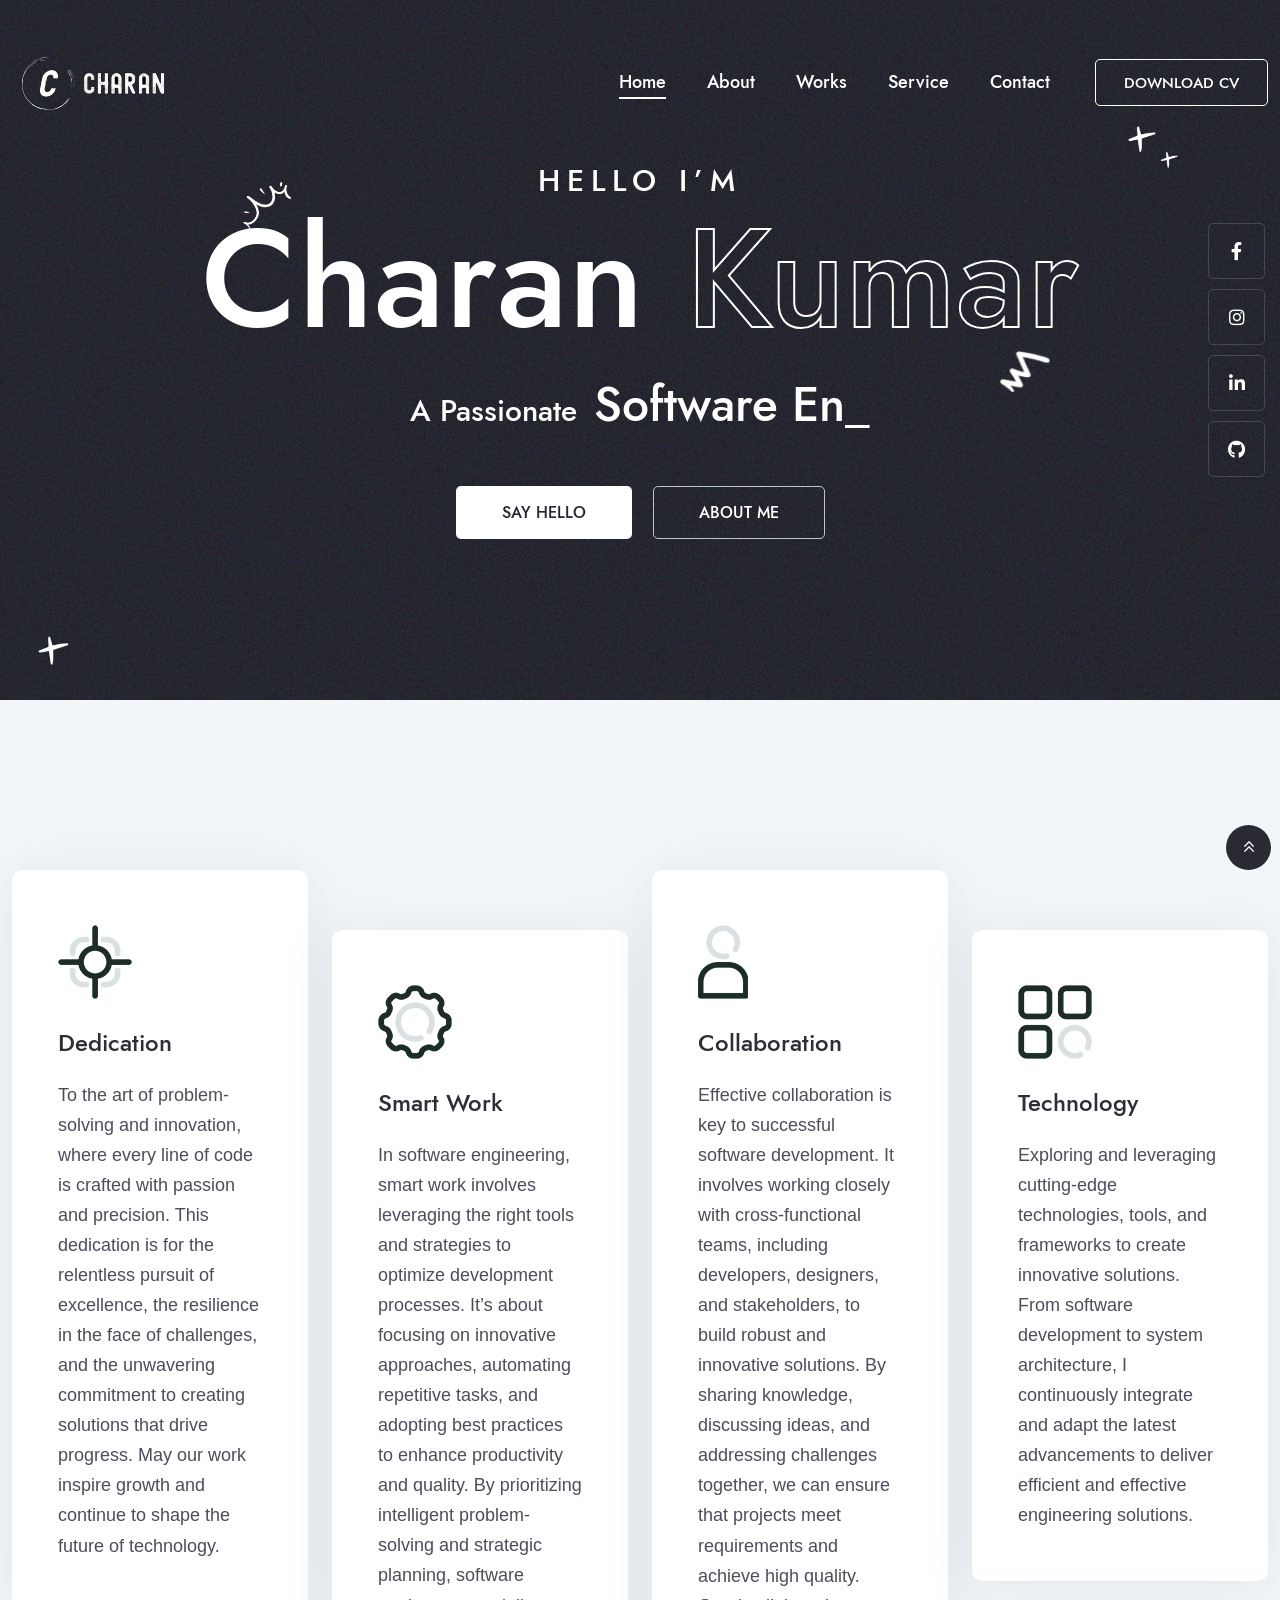
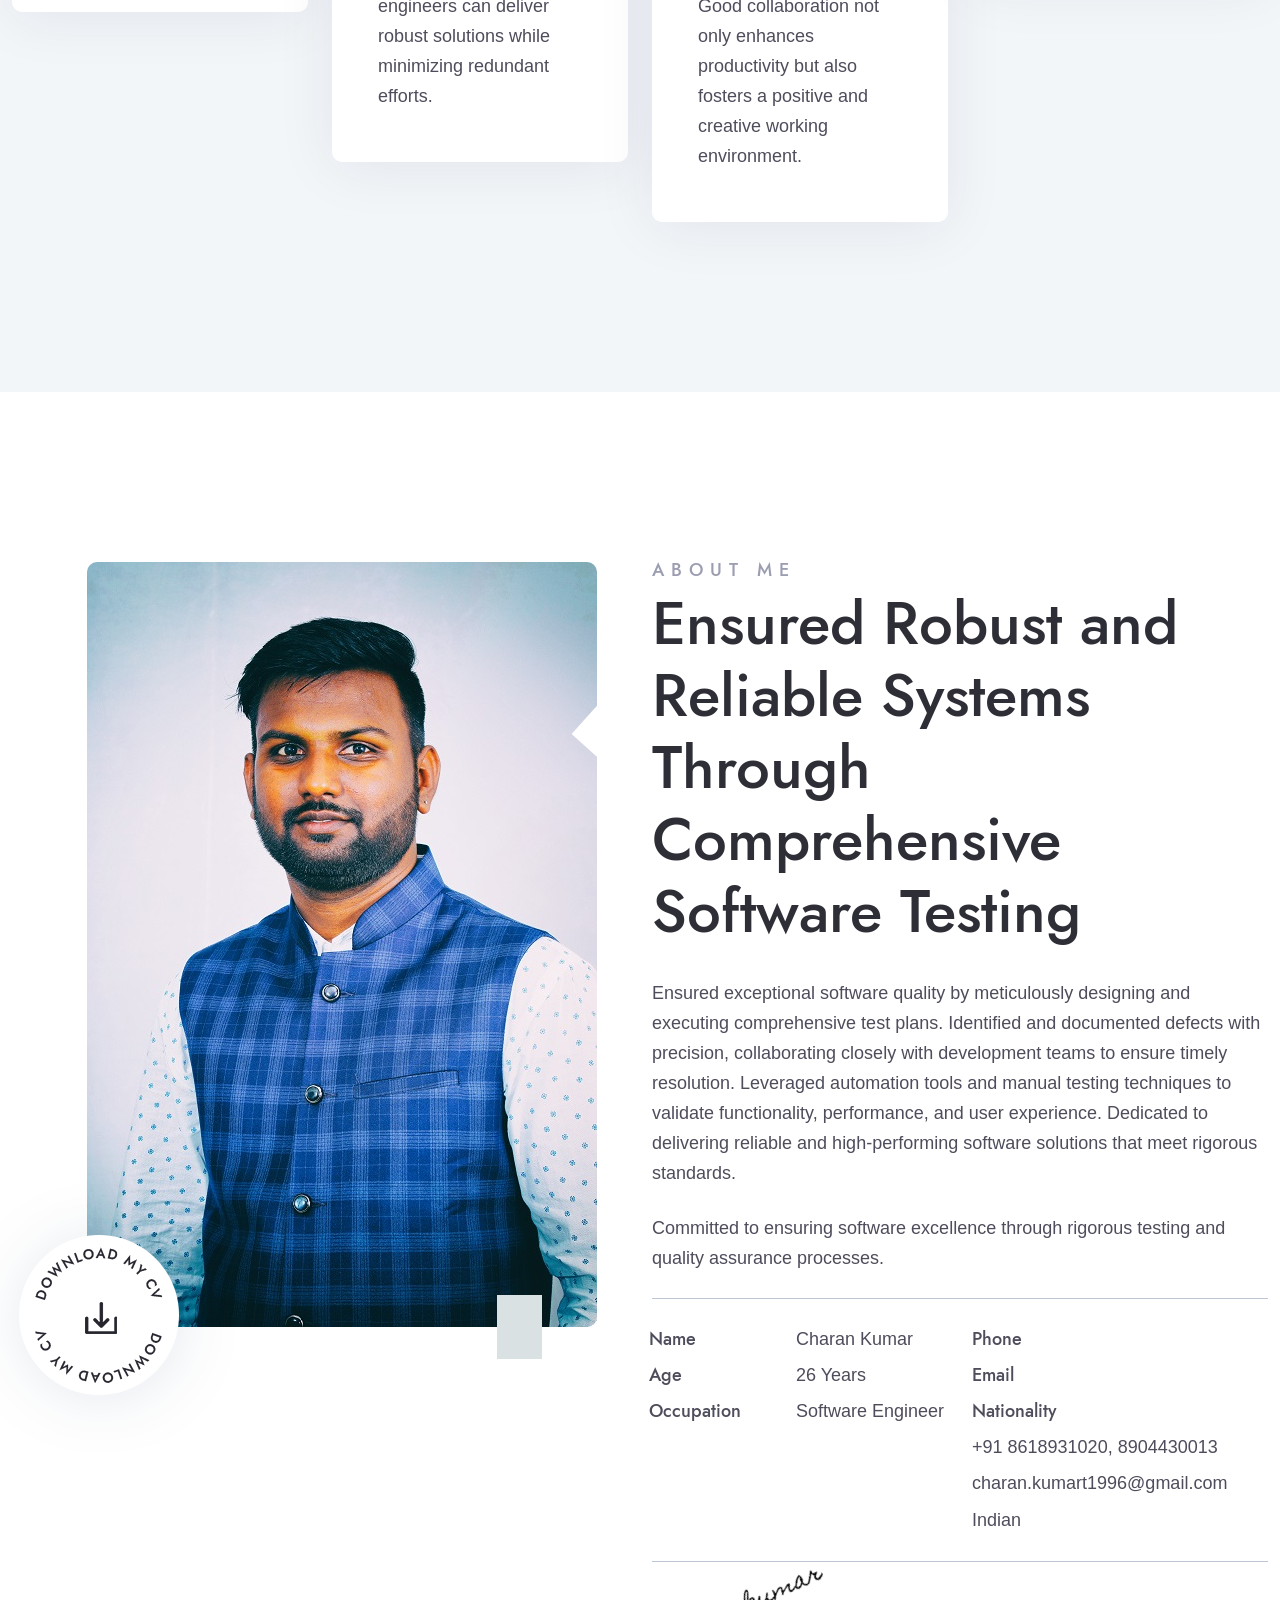
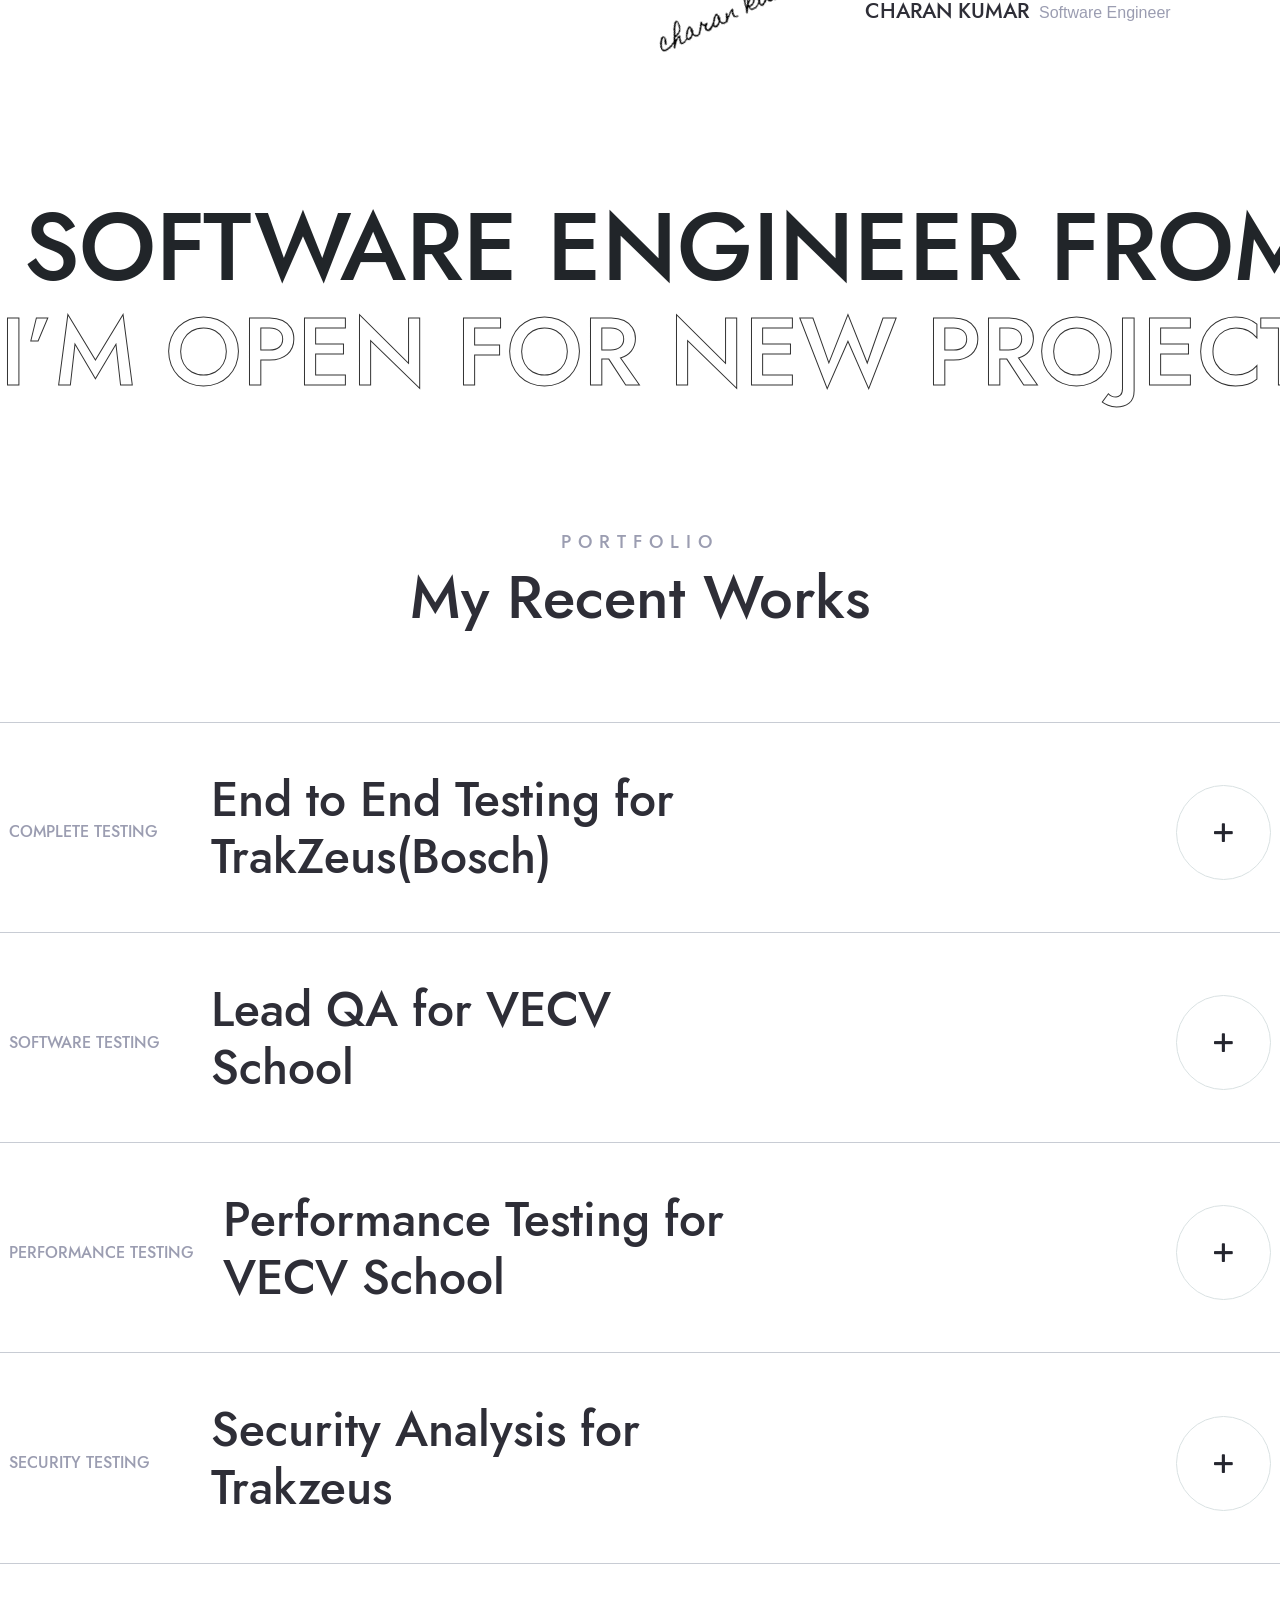
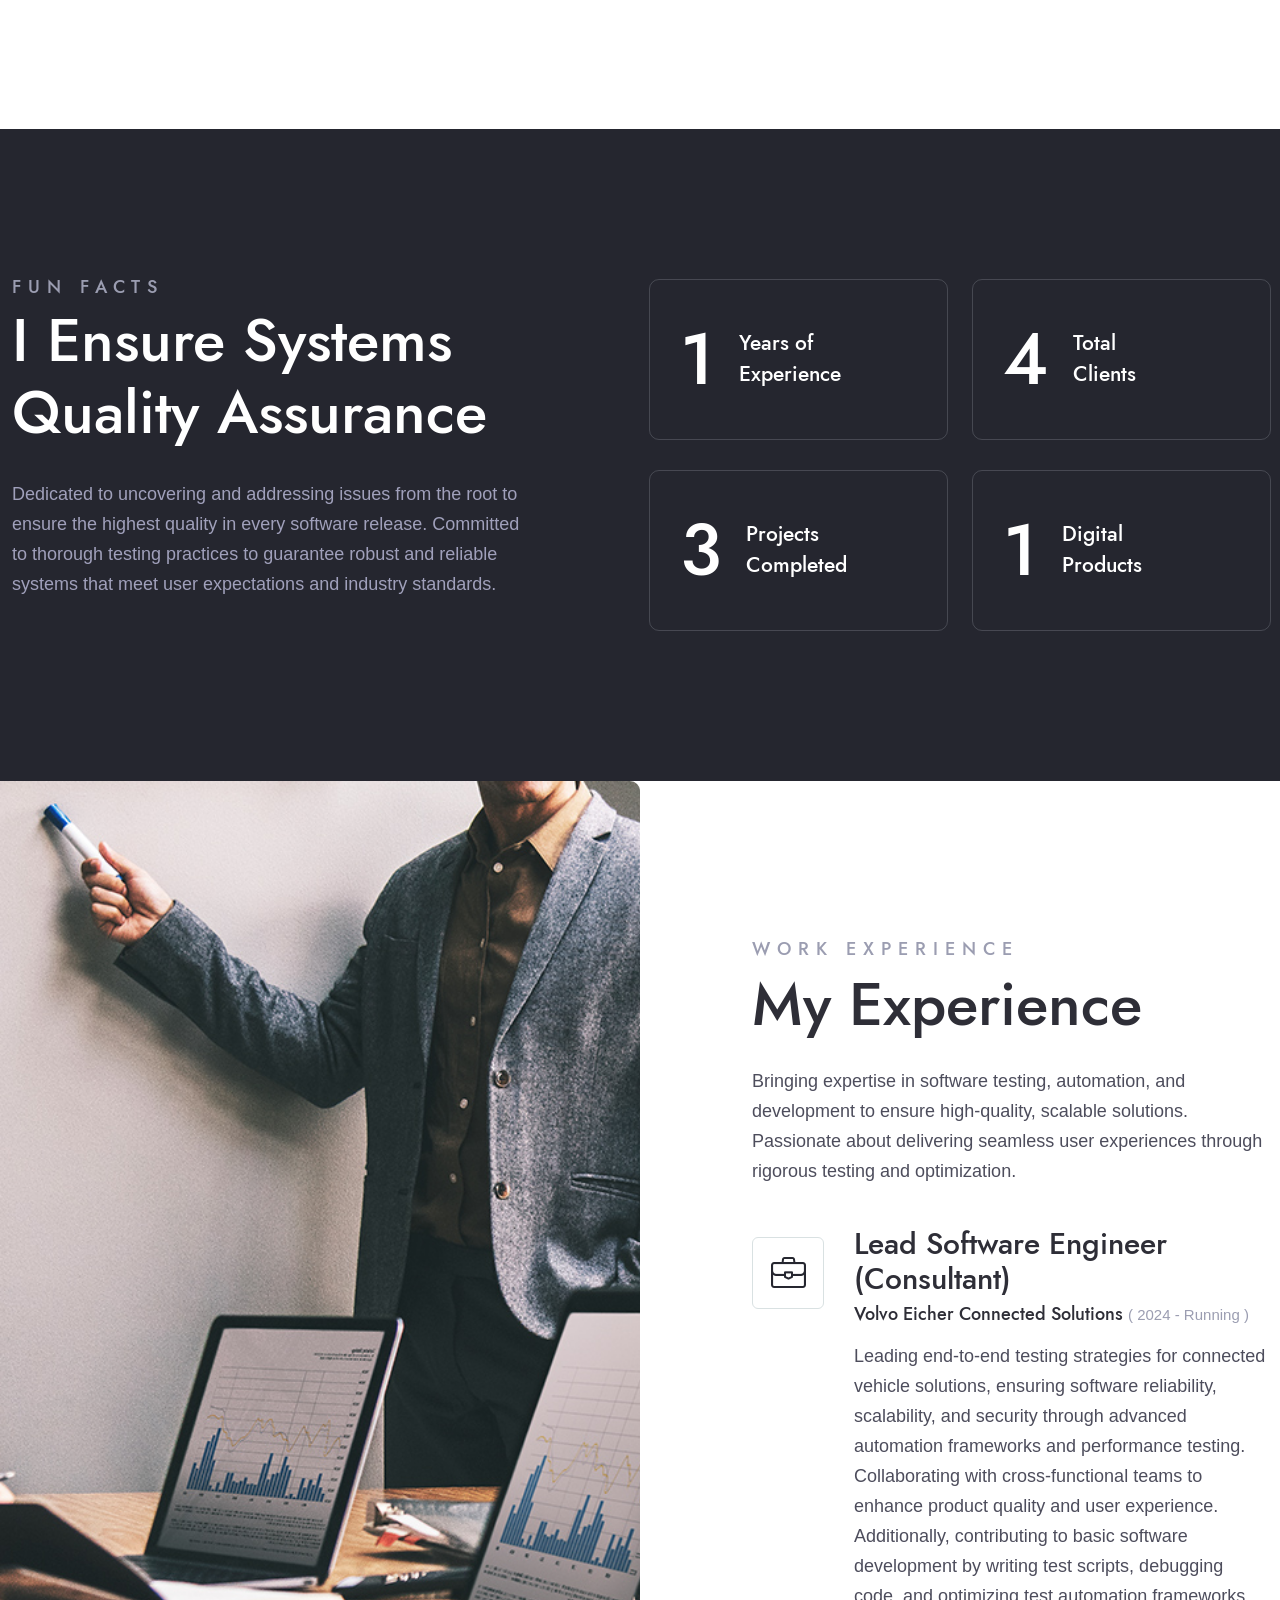
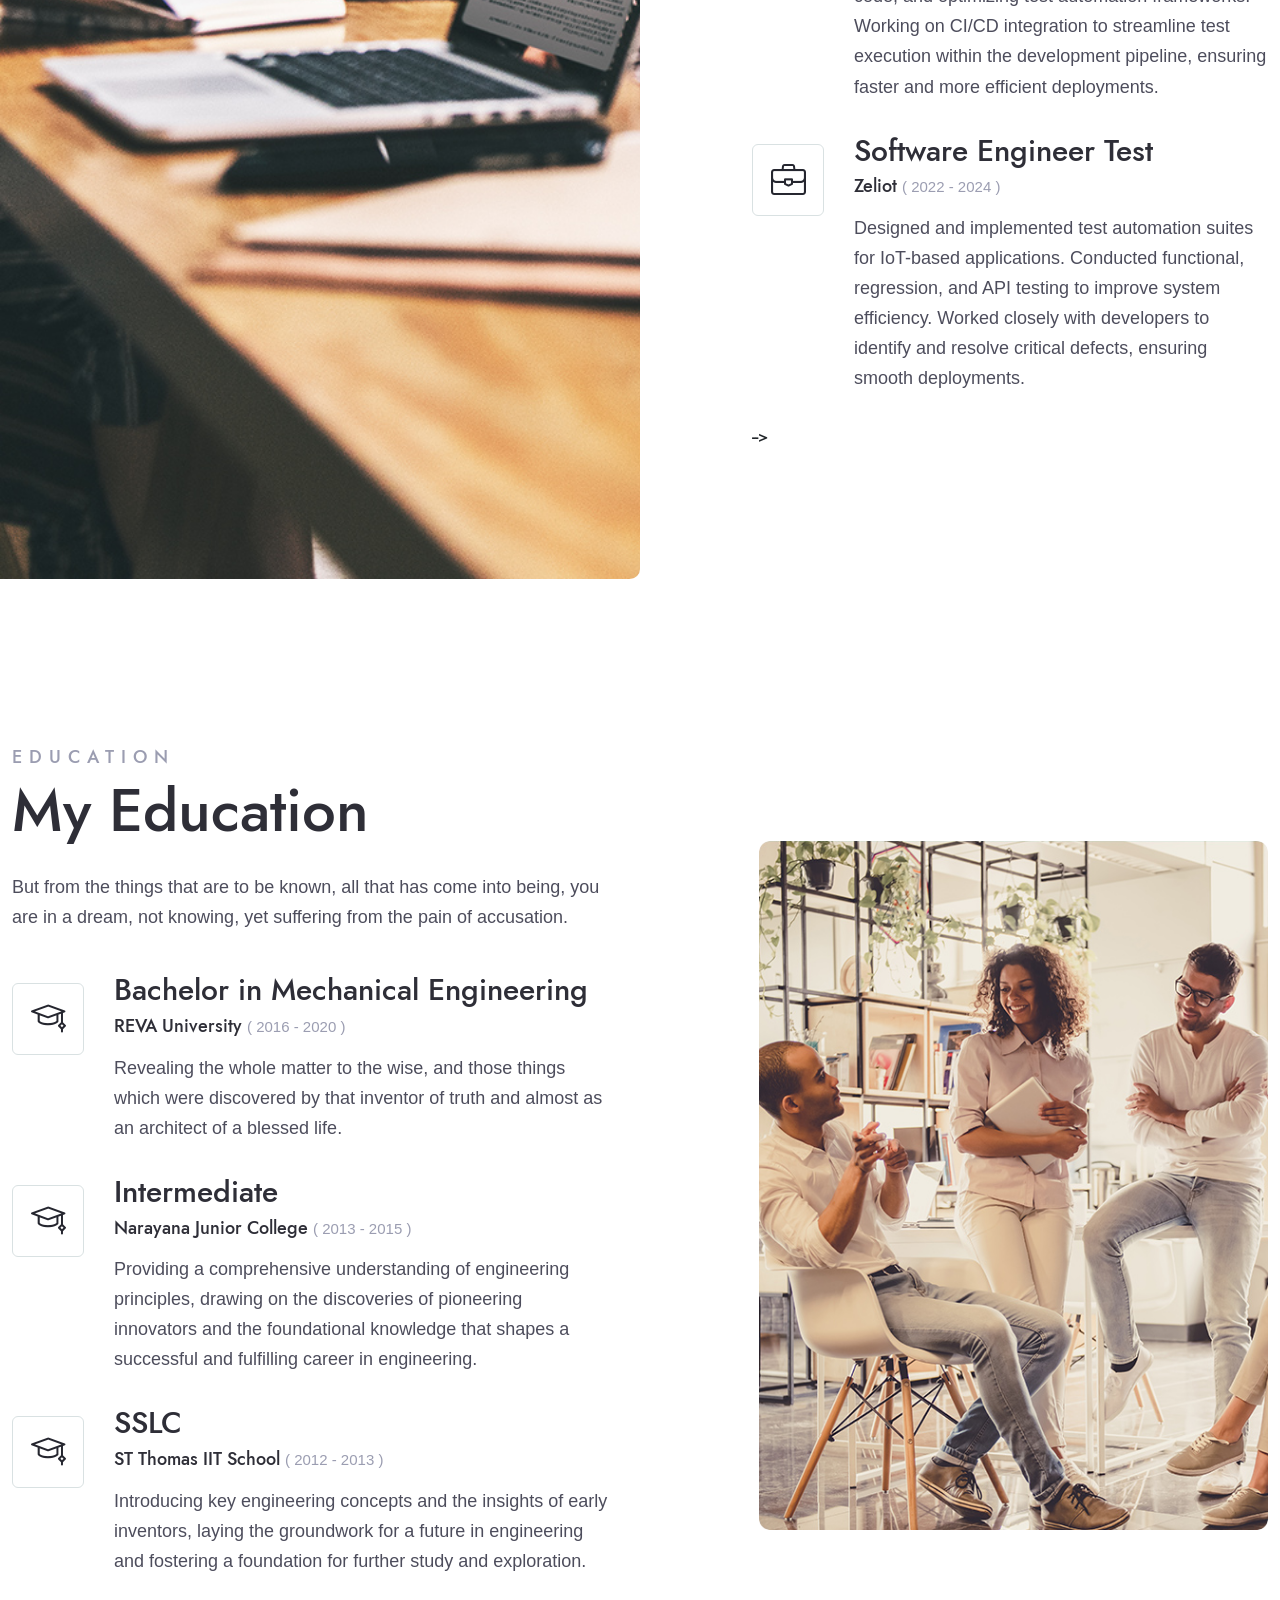
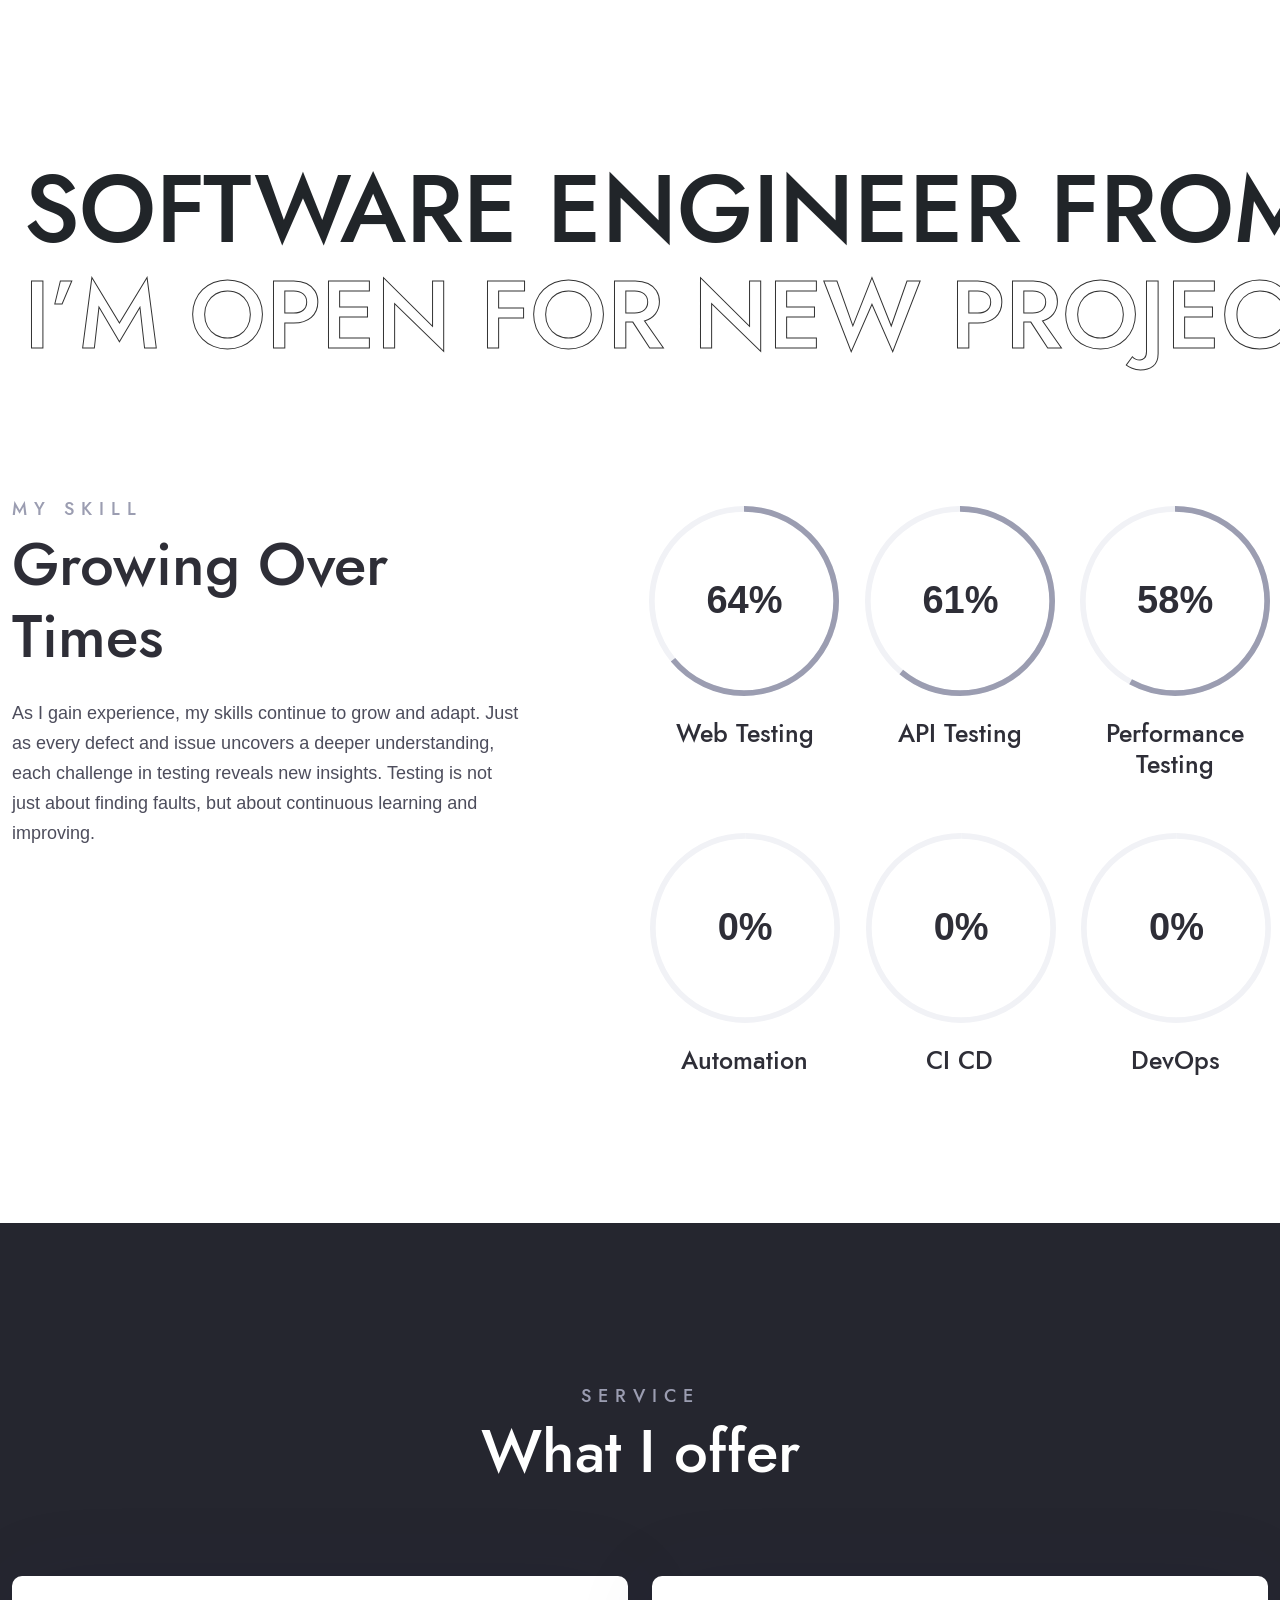
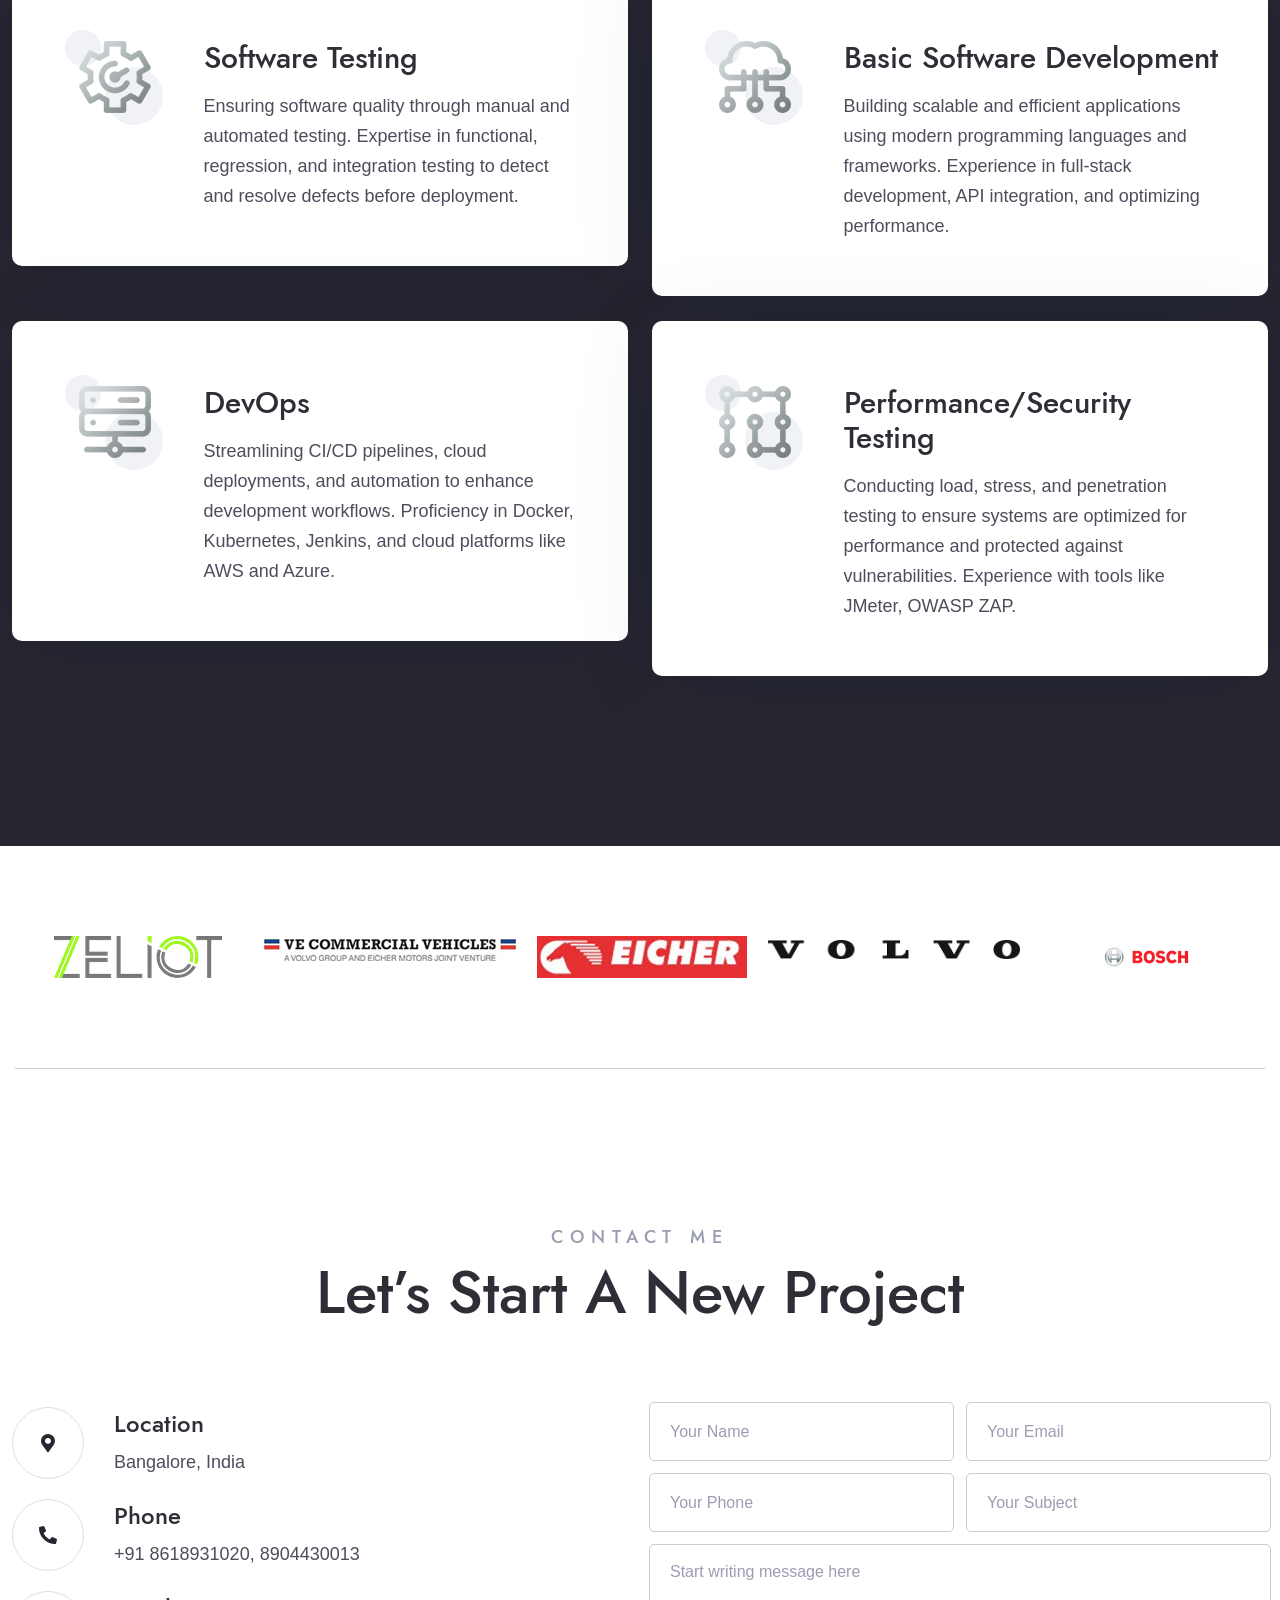
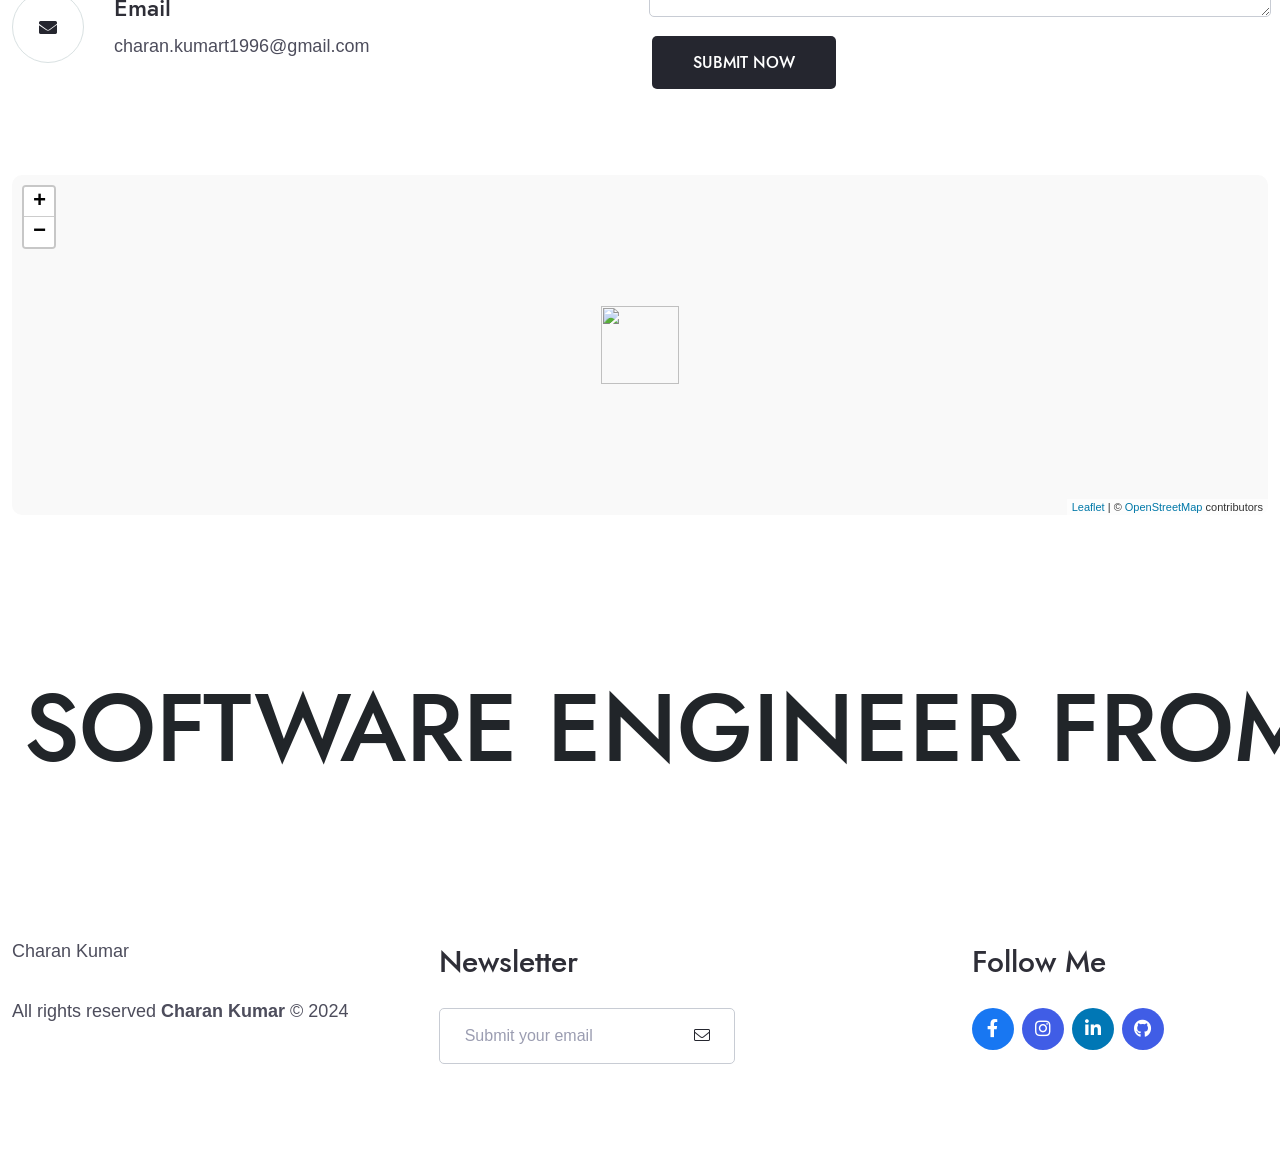
==== index.html @ a5921521 "github latest code" ====
<!DOCTYPE html>
<html class="no-js" lang="zxx">
  <!-- Mirrored from ethemestudio.com/demo/thames/6_home_minimal/index.html by HTTrack Website Copier/3.x [XR&CO'2014], Fri, 09 Aug 2024 05:52:03 GMT -->
  <head>
    <meta charset="utf-8" />
    <meta http-equiv="x-ua-compatible" content="ie=edge" />
    <title>Charan - Software Engineer Personal Portfolio HTML template</title>
    <meta name="description" content="" />
    <meta name="viewport" content="width=device-width, initial-scale=1" />
    <!-- Place favicon.ico in the root directory -->
    <link
      rel="shortcut icon"
      href="images/logo/charanfavicon.png"
      type="image/x-icon"
    />

    <!-- Fonts -->
    <link rel="preconnect" href="../../../../fonts.googleapis.com/index.html" />
    <link
      rel="preconnect"
      href="../../../../fonts.gstatic.com/index.html"
      crossorigin
    />
    <link
      href="../../../../fonts.googleapis.com/css293d2.css?family=Open+Sans:ital,wght@0,300;0,400;0,500;0,700;0,800;1,300;1,400;1,500;1,600;1,700;1,800&amp;display=swap"
      rel="stylesheet"
    />

    <!-- All css here -->
    <link rel="stylesheet" href="css/bootstrap.min.css" />
    <link rel="stylesheet" href="css/fontawesome-all.min.css" />
    <link rel="stylesheet" href="css/flaticon.css" />
    <link rel="stylesheet" href="css/animate.css" />
    <link rel="stylesheet" href="css/aos.css" />
    <link rel="stylesheet" href="css/jquery.fancybox.min.css" />
    <link rel="stylesheet" href="css/slick.css" />
    <link rel="stylesheet" href="css/leaflet.css" />
    <link rel="stylesheet" href="css/meanmenu.css" />
    <link rel="stylesheet" href="css/default.css" />
    <link rel="stylesheet" href="css/style.css" />
    <link rel="stylesheet" href="css/responsive.css" />
  </head>

  <body>
    <!--[if lte IE 9]>
      <p class="browserupgrade">
        You are using an <strong>outdated</strong> browser. Please
        <a href="https://browsehappy.com/">upgrade your browser</a> to improve
        your experience and security.
      </p>
    <![endif]-->

    <!--  ====== preloader=============================================  -->
    <div id="preloader">
      <div id="loading">
        <div id="loading-center">
          <div id="loading-center-absolute">
            <div class="object" id="object_one"></div>
            <div class="object" id="object_two"></div>
            <div class="object" id="object_three"></div>
          </div>
        </div>
      </div>
    </div>
    <!-- /preloader -->

    <!--  ====== header-area-start
    ============================================================ -->
    <header>
      <div id="header-sticky" class="transparent-header header-area">
        <div class="header">
          <div class="container">
            <div class="row align-items-center">
              <div class="col-xl-2 col-lg-2 col-md-3 col-sm-4 col-5">
                <div class="logo mt-50 mb-50 transition5">
                  <a class="header-logo" href="index.html"
                    ><img src="images/logo/logo3.png" alt="CHARAN"
                  /></a>
                </div>
              </div>
              <!-- /col -->
              <div
                class="col-xl-10 col-lg-10 col-md-9 col-sm-8 col-7 pl-0 d-flex justify-content-end align-items-center"
              >
                <div class="main-menu">
                  <nav id="mobile-menu">
                    <ul class="d-block">
                      <li>
                        <a class="active" href="#home">Home</a>
                      </li>
                      <li>
                        <a href="#about">About</a>
                      </li>
                      <li>
                        <a href="#work">Works</a>
                      </li>
                      <li>
                        <a href="#service">service</a>
                      </li>
                      <li>
                        <a href="#contact">Contact</a>
                      </li>
                      <!-- <li>
                        <a href="#blog">Blog</a>
                      </li> -->
                    </ul>
                  </nav>
                </div>
                <!-- /main-menu -->
                <div class="header-btn pl-45">
                  <!-- <a href="#" class="white-text text-uppercase d-inline-block">download cv</a> -->
                  <a
                    href="./images/Resume/Charan-Kumar-Resume.pdf"
                    target="_blank"
                    download
                    class="white-text text-uppercase d-inline-block"
                    >Download CV</a
                  >
                </div>
                <!-- /header-btn -->
                <div class="mobile-m-bar d-block d-lg-none ml-30">
                  <a
                    class="mobile-menubar theme-color primary-hover"
                    href="javascript:void(0);"
                    ><i class="far fa-bars"></i
                  ></a>
                </div>
              </div>
              <!-- /col -->
            </div>
            <!-- /row -->
          </div>
          <!-- /container -->
        </div>
      </div>
      <!-- /header-bottom -->
    </header>
    <!--  header-area-end  -->

    <!--  ====== header extra info start
    ============================================================ -->

    <!-- side-mobile-menu start -->
    <div class="side-mobile-menu pt-15 pb-30 pl-30 pr-20 pb-100">
      <div class="d-fle justify-content-between w-100">
        <div
          class="close-icon d-inline-block float-right clear-both mt-20 mb-15"
        >
          <a href="javascript:void(0);"
            ><span class="icon-clear theme-color"
              ><i class="fa fa-times"></i></span
          ></a>
        </div>
      </div>
      <div class="mobile-menu mt-10"></div>
      <h5 class="text-white text-center mt-35 pb-1 d-inline-block ml-3">
        Follow me
      </h5>
      <ul class="social social-bg text-center d-flex mt-10 ml-3">
        <li class="mr-2 rotate-hover">
          <a
            class="facebook-bg text-center pr-0 text-white d-block transition-3 rotate"
            href="https://www.facebook.com/www.charantogata"
            target="_blank"
            ><i class="fab fa-facebook-f"></i
          ></a>
        </li>
        <li class="mr-2 rotate-hover">
          <a
            class="instagram-bg text-center pr-0 text-white d-block rotate transition-3"
            href="https://www.instagram.com/charanthogata/"
            target="_blank"
            ><i class="fab fa-instagram"></i
          ></a>
        </li>
        <li class="mr-2 rotate-hover">
          <a
            class="linkedin-bg text-center pr-0 text-white d-block rotate transition-3"
            href="https://www.linkedin.com/in/charan-kumar-thogata"
            target="_blank"
            ><i class="fab fa-linkedin-in"></i
          ></a>
        </li>
        <li class="mr-2 rotate-hover">
          <a
            class="instagram-bg text-center pr-0 text-white d-block rotate transition-3"
            href="#"
            ><i class="fab fa-instagram"></i
          ></a>
        </li>
      </ul>
      <!-- social -->
    </div>
    <!-- /side-mobile-menu -->
    <div class="body-overlay"></div>
    <!-- header extra info end  -->

    <main class="over-hiddenn">
      <!-- ====== slider-area-start
        ==================================================== -->
      <div id="home" class="slider-area slider-bg-color over-hidden">
        <div
          class="single-slider slider-height over-hidden position-relative xxl-device-width bg-cover no-repeat"
          data-background="images/slider/slider-bg.jpg"
        >
          <div
            id="scene"
            class="parallax position-absolute w-100 h-100 z-index1"
          >
            <img
              data-depth="0.20"
              class="hero-shape hero-shape1 position-absolute d-none d-lg-inline-block"
              src="images/shape/shape1.png"
              alt="#"
            /><!-- /hero-shape1 -->
            <img
              data-depth="0.15"
              class="hero-shape hero-shape2 position-absolute d-none d-lg-inline-block"
              src="images/shape/shape2.png"
              alt="#"
            /><!-- /hero-shape2 -->
            <img
              data-depth="0.30"
              class="hero-shape hero-shape3 position-absolute d-none d-lg-inline-block"
              src="images/shape/shape3.png"
              alt="#"
            /><!-- /hero-shape3 -->
            <img
              data-depth="0.10"
              class="hero-shape hero-shape4 position-absolute d-none d-lg-inline-block"
              src="images/shape/shape4.png"
              alt="#"
            /><!-- /hero-shape4 -->
          </div>
          <!-- /parallax -->

          <div
            class="container slider-height d-flex align-items-center justify-content-center"
          >
            <div class="row justify-content-center align-items-center h-100">
              <div
                class="col-12 d-flex align-items-center justify-content-center"
              >
                <div
                  class="slider-content text-center text-center position-relative z-index11"
                  data-aos="fade-right"
                  data-aos-duration="2200"
                  data-aos-delay="1000"
                >
                  <h1 class="mb-15 white-text">
                    <span
                      class="sub-heading d-block text-uppercase primary-color mb-1"
                      >Hello I’m</span
                    >
                    Charan <span class="hm2-m-hero-text-style">Kumar</span>
                  </h1>
                  <h2 class="text-capitalize white-text mb-45">
                    A Passionate
                    <span class="d-text d-block d-sm-inline-block">
                      <span
                        class="typer primary-color d-inline-block pl-2"
                        id="main"
                        data-words="Software Engineer, DevOps Engineer, Automation Engineer"
                        data-delay="100"
                        data-colors="#25262f"
                      ></span
                      ><span
                        class="cursor primary-color d-inline-block"
                        data-owner="main"
                      ></span>
                    </span>
                  </h2>
                  <a
                    href="#hero-btn"
                    class="btn position-relative over-hidden theme-bg text-uppercase transition5 mr-3"
                    >Say Hello</a
                  >
                  <a
                    href="#hero-btn"
                    class="btn position-relative over-hidden bg-transparent main-border text-uppercase transition5"
                    >About Me</a
                  >
                </div>
                <!-- /slider-content -->
              </div>
              <!-- /col -->
            </div>
            <!-- /row -->
          </div>
          <!-- /container -->

          <div
            class="slider-social-link position-absolute right-0 d-none d-md-block z-index11"
          >
            <ul class="social pr-60">
              <li class="mt-10 mb-10 rotate-hover">
                <a
                  class="text-center d-inline-block rotate"
                  href="https://www.facebook.com/www.charantogata"
                  target="_blank"
                  ><i class="fab fa-facebook-f"></i
                ></a>
              </li>
              <li class="mt-10 mb-10 rotate-hover">
                <a
                  class="text-center d-inline-block rotate"
                  href="https://www.instagram.com/charanthogata/"
                  target="_blank"
                  ><i class="fab fa-instagram"></i
                ></a>
              </li>
              <li class="mt-10 mb-10 rotate-hover">
                <a
                  class="text-center d-inline-block rotate"
                  href="https://www.linkedin.com/in/charan-kumar-thogata"
                  target="_blank"
                  ><i class="fab fa-linkedin-in"></i
                ></a>
              </li>
              <li class="mt-10 mb-10 rotate-hover">
                <a
                  class="text-center d-inline-block rotate"
                  href="https://github.com/Chandan102"
                  target="_blank"
                  ><i class="fab fa-github"></i
                ></a>
              </li>
            </ul>
            <!-- social -->
          </div>
          <!-- /slider-social-link -->
        </div>
        <!-- /single-slider -->
      </div>
      <!-- slider-area-end  -->

      <!-- ====== intro-feature-area-start
        ================================================== -->
      <div class="intro-feature-area over-hidden position-relative section-bg">
        <div class="container">
          <div
            class="row single-intro-feature-wrapper justify-content-center pt-170 pb-140"
          >
            <div class="col-xl-3 col-lg-3 col-md-6 col-sm-9 col-11">
              <div
                class="single-intro-feature-content white-bg border-radius10 transition5 mb-30"
                data-tilt
                data-tilt-max="10"
              >
                <div class="intro-ft-icon d-inline-block mb-30 transition5">
                  <img src="images/icon/intro-ft-icon1.png" alt="icon1" />
                </div>
                <!-- /intro ft-icon -->
                <div class="intro-feature-text">
                  <h4 class="mb-22">Dedication</h4>
                  <p>
                    To the art of problem-solving and innovation, where every
                    line of code is crafted with passion and precision. This
                    dedication is for the relentless pursuit of excellence, the
                    resilience in the face of challenges, and the unwavering
                    commitment to creating solutions that drive progress. May
                    our work inspire growth and continue to shape the future of
                    technology.
                  </p>
                </div>
              </div>
              <!-- /single-intro-feature-content -->
            </div>
            <!-- /col -->

            <div class="col-xl-3 col-lg-3 col-md-6 col-sm-9 col-11">
              <div
                class="single-intro-feature-content white-bg border-radius10 transition5 mb-30 intro-feature-margin mt-60"
                data-tilt
                data-tilt-max="10"
              >
                <div class="intro-ft-icon d-inline-block mb-30 transition5">
                  <img src="images/icon/intro-ft-icon2.png" alt="icon1" />
                </div>
                <!-- /intro ft-icon -->
                <div class="intro-feature-text">
                  <h4 class="mb-22">Smart Work</h4>
                  <p>
                    In software engineering, smart work involves leveraging the
                    right tools and strategies to optimize development
                    processes. It’s about focusing on innovative approaches,
                    automating repetitive tasks, and adopting best practices to
                    enhance productivity and quality. By prioritizing
                    intelligent problem-solving and strategic planning, software
                    engineers can deliver robust solutions while minimizing
                    redundant efforts.
                  </p>
                </div>
              </div>
              <!-- /single-intro-feature-content -->
            </div>
            <!-- /col -->

            <div class="col-xl-3 col-lg-3 col-md-6 col-sm-9 col-11">
              <div
                class="single-intro-feature-content white-bg border-radius10 transition5 mb-30"
                data-tilt
                data-tilt-max="10"
              >
                <div class="intro-ft-icon d-inline-block mb-30 transition5">
                  <img src="images/icon/intro-ft-icon3.png" alt="icon1" />
                </div>
                <!-- /intro ft-icon -->
                <div class="intro-feature-text">
                  <h4 class="mb-22">Collaboration</h4>
                  <p>
                    Effective collaboration is key to successful software
                    development. It involves working closely with
                    cross-functional teams, including developers, designers, and
                    stakeholders, to build robust and innovative solutions. By
                    sharing knowledge, discussing ideas, and addressing
                    challenges together, we can ensure that projects meet
                    requirements and achieve high quality. Good collaboration
                    not only enhances productivity but also fosters a positive
                    and creative working environment.
                  </p>
                </div>
              </div>
              <!-- /single-intro-feature-content -->
            </div>
            <!-- /col -->

            <div class="col-xl-3 col-lg-3 col-md-6 col-sm-9 col-11">
              <div
                class="single-intro-feature-content white-bg border-radius10 transition5 mb-30 intro-feature-margin mt-60"
                data-tilt
                data-tilt-max="10"
              >
                <div class="intro-ft-icon d-inline-block mb-30 transition5">
                  <img src="images/icon/intro-ft-icon4.png" alt="icon1" />
                </div>
                <!-- /intro ft-icon -->
                <div class="intro-feature-text">
                  <h4 class="mb-22">Technology</h4>
                  <p>
                    Exploring and leveraging cutting-edge technologies, tools,
                    and frameworks to create innovative solutions. From software
                    development to system architecture, I continuously integrate
                    and adapt the latest advancements to deliver efficient and
                    effective engineering solutions.
                  </p>
                </div>
              </div>
              <!-- /single-intro-feature-content -->
            </div>
            <!-- /col -->
          </div>
          <!-- /row -->
        </div>
        <!-- /container -->
      </div>
      <!-- intro-area-end  -->

      <!-- ====== about-area-start
        ==================================================== -->
      <div id="about" class="about-area over-hidden">
        <div
          class="about-content-wrapper about-margin mt-170 mb-110 position-relative"
        >
          <div class="container">
            <div class="row justify-content-center">
              <div
                class="col-xl-6 col-lg-6 col-md-8 offset-md-0 col-sm-10 col-10"
              >
                <div class="about-img-wrapper position-relative mb-90">
                  <div
                    class="about-img position-relative z-index11"
                    data-aos="fade-right"
                    data-aos-duration="2000"
                    data-aos-delay="100"
                  >
                    <div
                      class="about-img-over pl-50 transition5 d-inline-block position-relative"
                    >
                      <div
                        class="position-relative z-index11"
                        data-tilt
                        data-tilt-max="10"
                      >
                        <img
                          class="border-radius10 position-relative z-index11"
                          src="images/about/charan.JPG"
                          alt="about image 1"
                        />
                      </div>

                      <div
                        class="about-shape1 position-absolute"
                        data-aos="fade-right"
                        data-aos-duration="2000"
                        data-aos-delay="800"
                      ></div>
                      <!-- /about-shape1 -->
                      <div
                        class="about-shape2 position-absolute z-index11"
                        data-aos="fade-right"
                        data-aos-duration="2000"
                        data-aos-delay="800"
                      ></div>
                      <!-- /about-shape2 -->
                      <div
                        class="about-download-wrapper position-absolute z-index11"
                      >
                        <img
                          class="download-bg rotate-animation d-inline-block"
                          src="images/about/download-bg.png"
                          alt="about image 2"
                        />
                        <a
                          href="./images/Resume/Charan-Kumar-Resume.pdf"
                          target="_blank"
                          class="cv-download-link transition5"
                          download
                        >
                          <img
                            class="d-icon d-inline-block position-absolute"
                            src="images/icon/download-icon.png"
                            alt="Download Resume"
                          />
                        </a>
                      </div>
                      <!-- /about-download -->
                    </div>
                  </div>
                  <!-- /about-img -->
                </div>
                <!-- /about-img-wrapper -->
              </div>
              <!-- /col -->

              <div class="col-xl-6 col-lg-6 col-md-12 col-sm-12 col-12">
                <div class="about-content position-relative mb-50">
                  <div class="position-relative">
                    <div class="title">
                      <span
                        class="meta-text-color text-uppercase d-block mb-1 mt--5"
                        >About Me</span
                      >
                      <h2 class="mb-30">
                        Ensured Robust and Reliable Systems Through
                        Comprehensive Software Testing
                      </h2>
                    </div>
                    <!-- /title -->
                  </div>
                  <p class="mb-25">
                    Ensured exceptional software quality by meticulously
                    designing and executing comprehensive test plans. Identified
                    and documented defects with precision, collaborating closely
                    with development teams to ensure timely resolution.
                    Leveraged automation tools and manual testing techniques to
                    validate functionality, performance, and user experience.
                    Dedicated to delivering reliable and high-performing
                    software solutions that meet rigorous standards.
                  </p>
                  <p>
                    Committed to ensuring software excellence through rigorous
                    testing and quality assurance processes.
                  </p>
                  <div class="about-info-wrapper pt-25 pb-20 mt-25">
                    <div class="row">
                      <div class="col-xl-6 col-lg-12 col-md-6 col-sm-12 col-12">
                        <ul class="about-info">
                          <li class="d-inline-block pr-50">
                            <p class="jostMedium-font-family mb-6">Name</p>
                            <p class="jostMedium-font-family mb-6">Age</p>
                            <p class="jostMedium-font-family mb-6">
                              Occupation
                            </p>
                          </li>
                          <!-- /li -->
                          <li class="d-inline-block">
                            <p class="mb-6">Charan Kumar</p>
                            <p class="mb-6">26 Years</p>
                            <p class="mb-6">Software Engineer</p>
                          </li>
                          <!-- /li -->
                        </ul>
                      </div>
                      <!-- /col -->
                      <div class="col-xl-6 col-lg-12 col-md-6 col-sm-12 col-12">
                        <ul class="about-info">
                          <li class="d-inline-block pr-50">
                            <p class="jostMedium-font-family mb-6">Phone</p>
                            <p class="jostMedium-font-family mb-6">Email</p>
                            <p class="jostMedium-font-family mb-6">
                              Nationality
                            </p>
                          </li>
                          <!-- /li -->
                          <li class="d-inline-block">
                            <p class="mb-6">+91 8618931020, 8904430013</p>
                            <p class="mb-6">charan.kumart1996@gmail.com</p>
                            <p class="mb-6">Indian</p>
                          </li>
                          <!-- /li -->
                        </ul>
                      </div>
                      <!-- /col -->
                    </div>
                    <!-- /row -->
                  </div>
                  <!-- /about-info-wrapper -->
                  <div
                    class="about-footer-content d-sm-flex align-items-center mt-lg-2 mt-sm-4 mt-3"
                  >
                    <div class="signature pt-12 pr-45">
                      <img
                        src="images/about/charansignature.png"
                        alt="signature"
                        style="transform: rotate(-25deg); margin-top: 4mm"
                      />
                    </div>
                    <div class="about-footer-content-right mt-20 text-left">
                      <h6 class="d-xl-inline-block text-uppercase pr5 mb-0">
                        Charan Kumar
                      </h6>
                      <span class="openS-font-family meta-text-color"
                        >Software Engineer</span
                      >
                    </div>
                  </div>
                  <!-- /about-footer-content -->
                </div>
                <!-- /about-content -->
              </div>
              <!-- /col -->
            </div>
            <!-- /row -->
          </div>
          <!-- /container -->
        </div>
        <!-- /about-wrapper -->
      </div>
      <!-- about-area-end -->

      <!-- ====== portfolio-area-start
        ==================================================== -->
      <div id="work" class="portfolio-area over-hidden pb-165">
        <div class="marquee-w mb-125">
          <div class="marquee">
            <span class="pl-4">Software Engineer from Bangalore India *</span>
            <span class="pl-4">Software Engineer from Bangalore India *</span>
          </div>
          <div class="marquee marquee2 pb-1">
            <span>I’m Open for new projects * Let’s Work Together.</span>
            <span>I’m Open for new projects * Let’s Work Together.</span>
          </div>
        </div>
        <!-- /marquee -->

        <div class="portfolio-wrapper position-relative mt--5">
          <div class="container">
            <div class="row">
              <div class="col-xl-12 col-lg-12 col-md-12 col-sm-12 col-12">
                <div class="title text-center">
                  <span class="meta-text-color text-uppercase d-block mb-6"
                    >Portfolio</span
                  >
                  <h2>My Recent Works</h2>
                </div>
                <!-- /title -->
              </div>
              <!-- /col -->
            </div>
            <!-- /row -->

            <div class="row portfolio mt-80">
              <div class="col-12">
                <div
                  class="row single-portfolio position-relative theme-border-top align-items-center"
                >
                  <div class="col-xl-2 col-lg-2 col-md-7 col-sm- col-">
                    <div class="port-category">
                      <span class="meta-text-color text-uppercase"
                        >Complete Testing</span
                      >
                    </div>
                  </div>
                  <!-- /col -->
                  <div class="col-xl-5 col-lg-5 col-md-6 col-sm- col- pl-lg-0">
                    <h3>End to End Testing for TrakZeus(Bosch)</h3>
                  </div>
                  <!-- /col -->
                  <div
                    class="col-xl-5 col-lg-5 col-md-6 col-sm- col- d-flex justify-content-end align-items-center"
                  >
                    <img
                      class="port-img position-absolute left-0 ml-xl-3 transition5"
                      src="images/portfolio/port-img1.jpg"
                      alt="portfolio image 1"
                    />
                    <div
                      class="port-content text-center transition5 z-index11"
                      data-toggle="modal"
                      data-target="#exampleModal-p1"
                    >
                      <span class="d-inline-block"
                        ><i class="far fa-plus"></i>
                      </span>
                    </div>
                    <!-- /port-content -->
                  </div>
                  <!-- /col -->
                </div>
                <!-- /single-prot -->
              </div>
              <!-- /col -->

              <div class="col-12">
                <div
                  class="row single-portfolio position-relative theme-border-top align-items-center"
                >
                  <div class="col-xl-2 col-lg-2 col-md-7 col-sm- col-">
                    <div class="port-category">
                      <span class="meta-text-color text-uppercase"
                        >Software Testing</span
                      >
                    </div>
                  </div>
                  <!-- /col -->
                  <div class="col-xl-5 col-lg-5 col-md-6 col-sm- col- pl-lg-0">
                    <h3>Lead QA for VECV School</h3>
                  </div>
                  <!-- /col -->
                  <div
                    class="col-xl-5 col-lg-5 col-md-6 col-sm- col- d-flex justify-content-end align-items-center"
                  >
                    <img
                      class="port-img position-absolute left-0 ml-xl-3 transition5"
                      src="images/portfolio/port-img2.jpg"
                      alt="portfolio image2"
                    />
                    <div
                      class="port-content text-center transition5 z-index11"
                      data-toggle="modal"
                      data-target="#exampleModal-p2"
                    >
                      <span class="d-inline-block"
                        ><i class="far fa-plus"></i>
                      </span>
                    </div>
                    <!-- /port-content -->
                  </div>
                  <!-- /col -->
                </div>
                <!-- /single-prot -->
              </div>
              <!-- /col -->

              <div class="col-12">
                <div
                  class="row single-portfolio position-relative theme-border-top align-items-center"
                >
                  <div class="col-xl-2 col-lg-2 col-md-7 col-sm- col-">
                    <div class="port-category">
                      <span class="meta-text-color text-uppercase"
                        >Performance Testing</span
                      >
                    </div>
                  </div>
                  <!-- /col -->
                  <div class="col-xl-5 col-lg-5 col-md-6 col-sm- col- ml-lg-0">
                    <h3>Performance Testing for VECV School</h3>
                  </div>
                  <!-- /col -->
                  <div
                    class="col-xl-5 col-lg-5 col-md-6 col-sm- col- d-flex justify-content-end align-items-center"
                  >
                    <img
                      class="port-img position-absolute left-0 ml-xl-3 transition5"
                      src="images/portfolio/port-img3.jpg"
                      alt="portfolio image 3"
                    />
                    <div
                      class="port-content text-center transition5 z-index11"
                      data-toggle="modal"
                      data-target="#exampleModal-p3"
                    >
                      <span class="d-inline-block"
                        ><i class="far fa-plus"></i>
                      </span>
                    </div>
                    <!-- /port-content -->
                  </div>
                  <!-- /col -->
                </div>
                <!-- /single-prot -->
              </div>
              <!-- /col -->

              <div class="col-12">
                <div
                  class="row single-portfolio position-relative theme-border-top theme-border-bottom align-items-center"
                >
                  <div class="col-xl-2 col-lg-2 col-md-7 col-sm- col-">
                    <div class="port-category">
                      <span class="meta-text-color text-uppercase"
                        >Security Testing</span
                      >
                    </div>
                  </div>
                  <!-- /col -->
                  <div class="col-xl-5 col-lg-5 col-md-6 col-sm- col- pl-lg-0">
                    <h3>Security Analysis for Trakzeus</h3>
                  </div>
                  <!-- /col -->
                  <div
                    class="col-xl-5 col-lg-5 col-md-6 col-sm- col- d-flex justify-content-end align-items-center"
                  >
                    <img
                      class="port-img position-absolute left-0 ml-xl-3 transition5"
                      src="images/portfolio/port-img4.jpg"
                      alt="portfolio image 4"
                    />
                    <div
                      class="port-content text-center transition5 z-index11"
                      data-toggle="modal"
                      data-target="#exampleModal-p4"
                    >
                      <span class="d-inline-block"
                        ><i class="far fa-plus"></i>
                      </span>
                    </div>
                    <!-- /port-content -->
                  </div>
                  <!-- /col -->
                </div>
                <!-- /single-prot -->
              </div>
              <!-- /col -->
            </div>
            <!-- /row -->

            <!-- Modal1 start -->
            <div
              class="modal fade"
              id="exampleModal-p1"
              tabindex="-1"
              role="dialog"
              aria-labelledby="exampleModal-p1"
              aria-hidden="true"
            >
              <div class="modal-dialog" role="document">
                <div class="modal-content">
                  <div class="close-icon float-right pt-10 pr-10">
                    <button
                      type="button"
                      class="close d-inline-block"
                      data-dismiss="modal"
                      aria-label="Close"
                    >
                      <span aria-hidden="true"
                        ><i class="fa fa-times"></i
                      ></span>
                    </button>
                  </div>
                  <div class="modal-content border-0">
                    <div class="modal-body pl-50 pr-50 pt-10 pb-20">
                      <div class="blog-modal-img">
                        <img
                          class="w-100"
                          src="images/portfolio/port-img1-large.jpg"
                          alt="product image 02"
                        />
                      </div>
                      <div class="row">
                        <div
                          class="col-xl-7 col-lg-7 col-md-12 col-sm-12 col-12"
                        >
                          <div class="content-wrapper">
                            <h2 class="modal-title">QA & Testing Expertise</h2>
                            <p>
                              Gained in-depth understanding of applications
                              through detailed analysis of required documents,
                              ensuring comprehensive test coverage.
                            </p>
                            <p>
                              Prepared functional test cases and test data,
                              executing both functional and regression test
                              scenarios to maintain software quality.
                            </p>
                            <p>
                              Responsible for executing test cases, identifying
                              defects, preparing defect reports, and tracking
                              issues to resolution.
                            </p>
                            <p>
                              Conducted security vulnerability testing using
                              OWASP ZAP automation to ensure application
                              security and compliance.
                            </p>
                            <p class="mb-0">
                              Assisted in onboarding and mentoring new team
                              members by providing knowledge transfer sessions
                              and guidance.
                            </p>
                          </div>
                        </div>
                        <!-- /col -->
                        <div
                          class="col-xl-5 col-lg-5 col-md-12 col-sm-12 col-12"
                        >
                          <div
                            class="meta-wrapper form-bg mt-60 pt-40 pb-45 pr-20 pl-45 mt-40 mb-10"
                          >
                            <ul class="item-meta">
                              <li>
                                Project Type :
                                <span class="pl-2 openS-font-family"
                                  >Software Testing</span
                                >
                              </li>
                              <li>
                                Clien :
                                <span class="pl-2 openS-font-family"
                                  >BOSCH</span
                                >
                              </li>
                              <li>
                                Duration :<span class="pl-2 openS-font-family"
                                  >1 year</span
                                >
                              </li>
                              <li>
                                Task :
                                <span class="pl-2 openS-font-family"
                                  >Manual and Automation Testing</span
                                >
                              </li>
                              <li>
                                Tools Used :
                                <span class="pl-2 openS-font-family"
                                  >Playwright with JAVA</span
                                >
                              </li>
                            </ul>
                            <a
                              href="https://portal.trakzeus.in/"
                              class="btn position-relative over-hidden text-uppercase mt-20 pt-2 pb-2"
                              >View Live</a
                            >
                          </div>
                        </div>
                        <!-- /col -->
                      </div>
                      <!-- /row -->
                      <div class="pro-modal-footer mt-30 mb-45">
                        <div
                          class="row align-items-center justify-content-md-between"
                        >
                          <div
                            class="col-xl-7 col-lg-7 col-md-12 col-sm-12 col-12"
                          >
                            <div
                              class="modal-tags d-sm-flex align-items-center pt-25"
                            >
                              <h6 class="mb-0 pr-15">Tags :</h6>
                              <ul class="tag-list">
                                <li class="d-inline-block pr-10">
                                  <a class="d-block" href="#"
                                    >Software Testing</a
                                  >
                                </li>
                                <li class="d-inline-block pr-10">
                                  <a class="d-block" href="#">Automation</a>
                                </li>
                                <li class="d-inline-block pr-10">
                                  <a class="d-block" href="#">Product</a>
                                </li>
                              </ul>
                            </div>
                          </div>
                          <!-- /col -->
                          <div
                            class="col-xl-5 col-lg-5 col-md-12 col-sm-10 col-12"
                          >
                            <div
                              class="pro-modal-social-link d-flex align-items-center justify-content-lg-end pt-25"
                            >
                              <!-- <h6 class="pr-12 mb-0">Share this product :</h6>
                              <ul class="social-link text-md-right">
                                <li class="d-inline-block">
                                  <a
                                    class="facebook-color text-center pl-15 d-inline-block transition-3"
                                    href="https://www.facebook.com/www.charantogata"
                                    target="_blank"
                                    ><i class="fab fa-facebook-f"></i
                                  ></a>
                                </li>
                                <li class="d-inline-block">
                                  <a
                                    class="instagram-color text-center pl-15 d-inline-block transition-3"
                                    href="https://www.instagram.com/charanthogata/"
                                    target="_blank"
                                    ><i class="fab fa-instagram"></i
                                  ></a>
                                </li>
                                <li class="d-inline-block">
                                  <a
                                    class="github-color text-center pl-15 d-inline-block transition-3"
                                    href="https://github.com/Chandan102"
                                    target="_blank"
                                    ><i class="fab fa-github-g"></i
                                  ></a>
                                </li>
                                <li class="d-inline-block">
                                  <a
                                    class="linkedin-color text-center pl-15 d-inline-block transition-3"
                                    href="https://www.linkedin.com/in/charan-kumar-thogata"
                                    target="_blank"
                                    ><i class="fab fa-linkedin-in"></i
                                  ></a>
                                </li>
                              </ul> -->
                              <!-- social-link -->
                            </div>
                          </div>
                          <!-- /col -->
                        </div>
                        <!-- .row -->
                      </div>
                    </div>
                    <!-- /modal-body -->
                  </div>
                </div>
              </div>
            </div>
            <!-- Modal end -->

            <!-- Modal2 start -->
            <div
              class="modal fade"
              id="exampleModal-p2"
              tabindex="-2"
              role="dialog"
              aria-labelledby="exampleModal-p1"
              aria-hidden="true"
            >
              <div class="modal-dialog" role="document">
                <div class="modal-content">
                  <div class="close-icon float-right pt-10 pr-10">
                    <button
                      type="button"
                      class="close d-inline-block"
                      data-dismiss="modal"
                      aria-label="Close"
                    >
                      <span aria-hidden="true"
                        ><i class="fa fa-times"></i
                      ></span>
                    </button>
                  </div>
                  <div class="modal-content border-0">
                    <div class="modal-body pl-50 pr-50 pt-10 pb-20">
                      <div class="blog-modal-img">
                        <img
                          class="w-100"
                          src="images/portfolio/port-img2-large.jpg"
                          alt="product image 02"
                        />
                      </div>
                      <div class="row">
                        <div
                          class="col-xl-7 col-lg-7 col-md-12 col-sm-12 col-12"
                        >
                          <div class="content-wrapper">
                            <h2 class="modal-title">VECV School - Team Lead</h2>
                            <p>
                              Led the QA team in the successful testing and
                              deployment of the VECV School project, ensuring
                              high-quality standards and seamless functionality
                              across the platform.
                            </p>
                            <p>
                              Conducted in-depth application analysis, reviewed
                              business and functional requirement documents, and
                              collaborated with stakeholders to ensure alignment
                              with project objectives.
                            </p>
                            <p>
                              Designed and implemented comprehensive test
                              strategies, covering functional, regression,
                              usability, and security testing to maintain
                              application reliability.
                            </p>
                            <p>
                              Developed and executed detailed test cases,
                              ensuring maximum test coverage, and identified
                              critical defects early in the development
                              lifecycle.
                            </p>
                            <p>
                              Managed test case execution, defect reporting, and
                              tracking through Jira, ensuring effective
                              coordination with developers and timely resolution
                              of issues.
                            </p>
                            <p>
                              Performed security vulnerability testing using
                              OWASP ZAP automation, identifying potential
                              threats and ensuring the application met security
                              compliance standards.
                            </p>
                            <p>
                              Led and mentored a team of QA engineers, providing
                              technical guidance, conducting knowledge transfer
                              (KT) sessions, and enhancing overall testing
                              efficiency.
                            </p>
                            <p>
                              Implemented process improvements to optimize test
                              execution, defect management, and reporting,
                              contributing to faster release cycles and improved
                              software quality.
                            </p>
                            <p>
                              Coordinated with cross-functional teams, including
                              development, business analysts, and product
                              owners, to ensure smooth project execution and
                              timely delivery.
                            </p>
                            <p class="mb-0">
                              Provided valuable insights during sprint planning,
                              release management, and post-release validation,
                              playing a crucial role in delivering a stable and
                              high-performing application.
                            </p>
                          </div>
                        </div>
                        <!-- /col -->
                        <div
                          class="col-xl-5 col-lg-5 col-md-12 col-sm-12 col-12"
                        >
                          <div
                            class="meta-wrapper form-bg mt-60 pt-40 pb-45 pr-20 pl-45 mt-40 mb-10"
                          >
                            <ul class="item-meta">
                              <li>
                                Project Type :
                                <span class="pl-2 openS-font-family"
                                  >Software Testing</span
                                >
                              </li>
                              <li>
                                Clien :
                                <span class="pl-2 openS-font-family"
                                  >Volvo Eicher Commercial Vehicles</span
                                >
                              </li>
                              <li>
                                Duration :<span class="pl-2 openS-font-family"
                                  >6 Months</span
                                >
                              </li>
                              <li>
                                Task :
                                <span class="pl-2 openS-font-family"
                                  >Team Lead - Software Testing</span
                                >
                              </li>
                              <li>
                                Tools Used :
                                <span class="pl-2 openS-font-family"
                                  >Playwright with JAVA</span
                                >
                              </li>
                            </ul>
                            <a
                              href="https://schools.myeicher.in/"
                              class="btn position-relative over-hidden text-uppercase mt-20 pt-2 pb-2"
                              >View Live</a
                            >
                          </div>
                        </div>
                        <!-- /col -->
                      </div>
                      <!-- /row -->
                      <div class="pro-modal-footer mt-30 mb-45">
                        <div
                          class="row align-items-center justify-content-md-between"
                        >
                          <div
                            class="col-xl-7 col-lg-7 col-md-12 col-sm-12 col-12"
                          >
                            <div
                              class="modal-tags d-sm-flex align-items-center pt-25"
                            >
                              <h6 class="mb-0 pr-15">Tags :</h6>
                              <ul class="tag-list">
                                <li class="d-inline-block pr-10">
                                  <a class="d-block" href="#"
                                    >Software Testing</a
                                  >
                                </li>
                                <li class="d-inline-block pr-10">
                                  <a class="d-block" href="#"
                                    >School Transport Solution</a
                                  >
                                </li>
                                <li class="d-inline-block pr-10">
                                  <a class="d-block" href="#">Product</a>
                                </li>
                              </ul>
                            </div>
                          </div>
                          <!-- /col -->
                          <div
                            class="col-xl-5 col-lg-5 col-md-12 col-sm-10 col-12"
                          >
                            <div
                              class="pro-modal-social-link d-flex align-items-center justify-content-lg-end pt-25"
                            >
                              <!-- <h6 class="pr-12 mb-0">Share this product :</h6>
                              <ul class="social-link text-md-right">
                                <li class="d-inline-block">
                                  <a
                                    class="facebook-color text-center pl-15 d-inline-block transition-3"
                                    href="https://www.facebook.com/www.charantogata"
                                    target="_blank"
                                    ><i class="fab fa-facebook-f"></i
                                  ></a>
                                </li>
                                <li class="d-inline-block">
                                  <a
                                    class="instagram-color text-center pl-15 d-inline-block transition-3"
                                    href="https://www.instagram.com/charanthogata/"
                                    target="_blank"
                                    ><i class="fab fa-instagram"></i
                                  ></a>
                                </li>
                                <li class="d-inline-block">
                                  <a
                                    class="github-color text-center pl-15 d-inline-block transition-3"
                                    href="https://github.com/Chandan102"
                                    target="_blank"
                                    ><i class="fab fa-github-g"></i
                                  ></a>
                                </li>
                                <li class="d-inline-block">
                                  <a
                                    class="linkedin-color text-center pl-15 d-inline-block transition-3"
                                    href="https://www.linkedin.com/in/charan-kumar-thogata"
                                    target="_blank"
                                    ><i class="fab fa-linkedin-in"></i
                                  ></a>
                                </li>
                              </ul> -->
                              <!-- social-link -->
                            </div>
                          </div>
                          <!-- /col -->
                        </div>
                        <!-- .row -->
                      </div>
                    </div>
                    <!-- /modal-body -->
                  </div>
                </div>
              </div>
            </div>
            <!-- Modal end -->

            <!-- Modal3 start -->
            <div
              class="modal fade"
              id="exampleModal-p3"
              tabindex="-3"
              role="dialog"
              aria-labelledby="exampleModal-p1"
              aria-hidden="true"
            >
              <div class="modal-dialog" role="document">
                <div class="modal-content">
                  <div class="close-icon float-right pt-10 pr-10">
                    <button
                      type="button"
                      class="close d-inline-block"
                      data-dismiss="modal"
                      aria-label="Close"
                    >
                      <span aria-hidden="true"
                        ><i class="fa fa-times"></i
                      ></span>
                    </button>
                  </div>
                  <div class="modal-content border-0">
                    <div class="modal-body pl-50 pr-50 pt-10 pb-20">
                      <div class="blog-modal-img">
                        <img
                          class="w-100"
                          src="images/portfolio/port-img3-large.jpg"
                          alt="product image 02"
                        />
                      </div>
                      <div class="row">
                        <div
                          class="col-xl-7 col-lg-7 col-md-12 col-sm-12 col-12"
                        >
                          <div class="content-wrapper">
                            <h2 class="modal-title">
                              Performance Testing for VECV School
                            </h2>
                            <p>
                              Ensured optimal system performance and scalability
                              for VECV School’s platform through rigorous load,
                              stress, and endurance testing. Identified and
                              resolved bottlenecks to enhance system
                              reliability, response time, and overall user
                              experience. Leveraged industry-leading tools and
                              frameworks to simulate real-world usage and
                              optimize backend performance.
                            </p>
                            <p>
                              Conducted thorough performance analysis,
                              generating detailed reports and insights to
                              fine-tune system configurations. Collaborated with
                              development teams to implement enhancements,
                              ensuring seamless scalability under peak loads.
                            </p>
                            <p class="mb-0">
                              Utilized automated performance testing frameworks,
                              integrating with CI/CD pipelines for continuous
                              monitoring and proactive issue resolution.
                            </p>
                          </div>
                        </div>
                        <!-- /col -->
                        <div
                          class="col-xl-5 col-lg-5 col-md-12 col-sm-12 col-12"
                        >
                          <div
                            class="meta-wrapper form-bg mt-60 pt-40 pb-45 pr-20 pl-45 mt-40 mb-10"
                          >
                            <ul class="item-meta">
                              <li>
                                Project Type :
                                <span class="pl-2 openS-font-family"
                                  >Performance Testing</span
                                >
                              </li>
                              <li>
                                Clien :
                                <span class="pl-2 openS-font-family">VECV</span>
                              </li>
                              <li>
                                Duration :<span class="pl-2 openS-font-family"
                                  >8 Weeks</span
                                >
                              </li>
                              <li>
                                Task :
                                <span class="pl-2 openS-font-family"
                                  >Load Testing, Stress Testing,
                                  Optimization</span
                                >
                              </li>
                              <!-- <li>
                                Budget :
                                <span class="pl-2 openS-font-family"
                                  >$2000</span
                                >
                              </li> -->
                            </ul>
                            <a
                              href="#"
                              class="btn position-relative over-hidden text-uppercase mt-20 pt-2 pb-2"
                              >View Live</a
                            >
                          </div>
                        </div>
                        <!-- /col -->
                      </div>
                      <!-- /row -->
                      <div class="pro-modal-footer mt-30 mb-45">
                        <div
                          class="row align-items-center justify-content-md-between"
                        >
                          <div
                            class="col-xl-7 col-lg-7 col-md-12 col-sm-12 col-12"
                          >
                            <div
                              class="modal-tags d-sm-flex align-items-center pt-25"
                            >
                              <h6 class="mb-0 pr-15">Tags :</h6>
                              <ul class="tag-list">
                                <li class="d-inline-block pr-10">
                                  <a class="d-block" href="#"
                                    >Performance Testing</a
                                  >
                                </li>
                                <li class="d-inline-block pr-10">
                                  <a class="d-block" href="#">Load Testing</a>
                                </li>
                                <li class="d-inline-block pr-10">
                                  <a class="d-block" href="#">Automation</a>
                                </li>
                              </ul>
                            </div>
                          </div>
                          <!-- /col -->
                          <div
                            class="col-xl-5 col-lg-5 col-md-12 col-sm-10 col-12"
                          >
                            <div
                              class="pro-modal-social-link d-flex align-items-center justify-content-lg-end pt-25"
                            >
                              <!-- <h6 class="pr-12 mb-0">Share this product :</h6>
                              <ul class="social-link text-md-right">
                                <li class="d-inline-block">
                                  <a
                                    class="facebook-color text-center pl-15 d-inline-block transition-3"
                                    href="https://www.facebook.com/www.charantogata"
                                    target="_blank"
                                    ><i class="fab fa-facebook-f"></i
                                  ></a>
                                </li>
                                <li class="d-inline-block">
                                  <a
                                    class="instagram-color text-center pl-15 d-inline-block transition-3"
                                    href="https://www.instagram.com/charanthogata/"
                                    target="_blank"
                                    ><i class="fab fa-instagram"></i
                                  ></a>
                                </li>
                                <li class="d-inline-block">
                                  <a
                                    class="github-color text-center pl-15 d-inline-block transition-3"
                                    href="https://github.com/Chandan102"
                                    target="_blank"
                                    ><i class="fab fa-github-g"></i
                                  ></a>
                                </li>
                                <li class="d-inline-block">
                                  <a
                                    class="linkedin-color text-center pl-15 d-inline-block transition-3"
                                    href="https://www.linkedin.com/in/charan-kumar-thogata"
                                    target="_blank"
                                    ><i class="fab fa-linkedin-in"></i
                                  ></a>
                                </li>
                              </ul> -->
                              <!-- social-link -->
                            </div>
                          </div>
                          <!-- /col -->
                        </div>
                        <!-- .row -->
                      </div>
                    </div>
                    <!-- /modal-body -->
                  </div>
                </div>
              </div>
            </div>
            <!-- Modal end -->

            <!-- Modal4 start -->
            <div
              class="modal fade"
              id="exampleModal-p4"
              tabindex="-4"
              role="dialog"
              aria-labelledby="exampleModal-p1"
              aria-hidden="true"
            >
              <div class="modal-dialog" role="document">
                <div class="modal-content">
                  <div class="close-icon float-right pt-10 pr-10">
                    <button
                      type="button"
                      class="close d-inline-block"
                      data-dismiss="modal"
                      aria-label="Close"
                    >
                      <span aria-hidden="true"
                        ><i class="fa fa-times"></i
                      ></span>
                    </button>
                  </div>
                  <div class="modal-content border-0">
                    <div class="modal-body pl-50 pr-50 pt-10 pb-20">
                      <div class="blog-modal-img">
                        <img
                          class="w-100"
                          src="images/portfolio/port-img4-large.jpg"
                          alt="product image 02"
                        />
                      </div>
                      <div class="row">
                        <div
                          class="col-xl-7 col-lg-7 col-md-12 col-sm-12 col-12"
                        >
                          <div class="content-wrapper">
                            <h2 class="modal-title">
                              Security Analysis for Trakzeus
                            </h2>
                            <p>
                              Conducted an in-depth security assessment for
                              Trakzeus, identifying vulnerabilities and ensuring
                              compliance with industry security standards.
                              Performed penetration testing, threat modeling,
                              and risk assessment to safeguard sensitive data
                              and prevent potential cyber threats.
                            </p>
                            <p>
                              Utilized OWASP methodologies and security tools to
                              detect vulnerabilities in authentication, data
                              encryption, and API security. Provided detailed
                              reports with actionable recommendations to enhance
                              system security and mitigate risks.
                            </p>
                            <p class="mb-0">
                              Integrated security best practices into the
                              development lifecycle, ensuring continuous
                              monitoring and proactive defense mechanisms
                              against evolving threats.
                            </p>
                          </div>
                        </div>
                        <!-- /col -->
                        <div
                          class="col-xl-5 col-lg-5 col-md-12 col-sm-12 col-12"
                        >
                          <div
                            class="meta-wrapper form-bg mt-60 pt-40 pb-45 pr-20 pl-45 mt-40 mb-10"
                          >
                            <ul class="item-meta">
                              <li>
                                Project Type :
                                <span class="pl-2 openS-font-family"
                                  >Security Analysis</span
                                >
                              </li>
                              <li>
                                Clien :
                                <span class="pl-2 openS-font-family"
                                  >BOSCH</span
                                >
                              </li>
                              <li>
                                Duration :<span class="pl-2 openS-font-family"
                                  >4 Weeks</span
                                >
                              </li>
                              <li>
                                Task :
                                <span class="pl-2 openS-font-family"
                                  >Penetration Testing, Risk Assessment, Threat
                                  Mitigation</span
                                >
                              </li>
                              <!-- <li>
                                Budget :
                                <span class="pl-2 openS-font-family"
                                  >$2000</span
                                >
                              </li> -->
                            </ul>
                            <a
                              href="#"
                              class="btn position-relative over-hidden text-uppercase mt-20 pt-2 pb-2"
                              >View Live</a
                            >
                          </div>
                        </div>
                        <!-- /col -->
                      </div>
                      <!-- /row -->
                      <div class="pro-modal-footer mt-30 mb-45">
                        <div
                          class="row align-items-center justify-content-md-between"
                        >
                          <div
                            class="col-xl-7 col-lg-7 col-md-12 col-sm-12 col-12"
                          >
                            <div
                              class="modal-tags d-sm-flex align-items-center pt-25"
                            >
                              <h6 class="mb-0 pr-15">Tags :</h6>
                              <ul class="tag-list">
                                <li class="d-inline-block pr-10">
                                  <a class="d-block" href="#">Cybersecurity </a>
                                </li>
                                <li class="d-inline-block pr-10">
                                  <a class="d-block" href="#"
                                    >Penetration Testing</a
                                  >
                                </li>
                                <li class="d-inline-block pr-10">
                                  <a class="d-block" href="#"
                                    >Risk Assessment</a
                                  >
                                </li>
                              </ul>
                            </div>
                          </div>
                          <!-- /col -->
                          <div
                            class="col-xl-5 col-lg-5 col-md-12 col-sm-10 col-12"
                          >
                            <div
                              class="pro-modal-social-link d-flex align-items-center justify-content-lg-end pt-25"
                            >
                              <!-- <h6 class="pr-15 mb-0">Share this product :</h6>
                              <ul class="social-link text-md-right">
                                <li class="d-inline-block">
                                  <a
                                    class="facebook-color text-center pl-15 d-inline-block transition-3"
                                    href="https://www.facebook.com/www.charantogata"
                                    target="_blank"
                                    ><i class="fab fa-facebook-f"></i
                                  ></a>
                                </li>
                                <li class="d-inline-block">
                                  <a
                                    class="instagram-color text-center pl-15 d-inline-block transition-3"
                                    href="https://www.instagram.com/charanthogata/"
                                    target="_blank"
                                    ><i class="fab fa-instagram"></i
                                  ></a>
                                </li>
                                <li class="d-inline-block">
                                  <a
                                    class="github-color text-center pl-15 d-inline-block transition-3"
                                    href="https://github.com/Chandan102"
                                    target="_blank"
                                    ><i class="fab fa-github-g"></i
                                  ></a>
                                </li>
                                <li class="d-inline-block">
                                  <a
                                    class="linkedin-color text-center pl-15 d-inline-block transition-3"
                                    href="https://www.linkedin.com/in/charan-kumar-thogata"
                                    target="_blank"
                                    ><i class="fab fa-linkedin-in"></i
                                  ></a>
                                </li>
                              </ul> -->
                              <!-- social-link -->
                            </div>
                          </div>
                          <!-- /col -->
                        </div>
                        <!-- .row -->
                      </div>
                    </div>
                    <!-- /modal-body -->
                  </div>
                </div>
              </div>
            </div>
            <!-- Modal end -->
          </div>
          <!-- /container -->
        </div>
        <!-- /portfolio-wrapper -->
      </div>
      <!-- portfolio-area-end -->

      <!-- ====== fun-fact-area-start
        ==================================================== -->
      <div
        class="fun-fact-area fun-fact-bg position-relative over-hidden pt-150 pb-120"
        data-aos="fade-up"
        data-aos-duration="1800"
      >
        <div class="container">
          <div class="row">
            <div class="col-xl-5 col-lg-6 col-md-12 col-sm- col-">
              <div class="fun-fact-content mb-50 mr-lg-2 mr-xl-0">
                <div class="position-relative">
                  <div class="title">
                    <span
                      class="meta-text-color text-uppercase d-block mb-1 mt--5"
                      >Fun Facts</span
                    >
                    <h2 class="mb-30 text-white">
                      I Ensure Systems Quality Assurance
                    </h2>
                  </div>
                  <!-- /title -->
                </div>
                <p>
                  Dedicated to uncovering and addressing issues from the root to
                  ensure the highest quality in every software release.
                  Committed to thorough testing practices to guarantee robust
                  and reliable systems that meet user expectations and industry
                  standards.
                </p>
              </div>
              <!-- fun-fact-content -->
            </div>
            <!-- /col -->

            <div class="col-xl-6 offset-xl-1 col-lg-6 col-md-12 col-sm- col-">
              <div class="row justify-content-center align-items-center">
                <div class="col-xl-6 col-lg-6 col-md-6 col-sm-6 col-10">
                  <div
                    class="single-fact d-block d-flex align-items-center border-radius10 mb-30"
                  >
                    <div
                      class="mr-25 d-flex align-content-start justify-content-center"
                    >
                      <span class="primary-color d-inline-block counter"
                        >3</span
                      >
                    </div>
                    <h3 class="text-white mb-0">
                      Years of <br />
                      Experience
                    </h3>
                  </div>
                  <!-- /single-fact -->
                </div>
                <!-- /col -->

                <div class="col-xl-6 col-lg-6 col-md-6 col-sm-6 col-10">
                  <div
                    class="single-fact d-block d-flex align-items-center border-radius10 mb-30"
                  >
                    <div
                      class="mr-25 d-flex align-content-start justify-content-center"
                    >
                      <span class="primary-color d-inline-block counter"
                        >10</span
                      >
                      <span class="per d-inline-block primary-color"></span>
                    </div>
                    <h3 class="text-white mb-0">
                      Total <br />
                      Clients
                    </h3>
                  </div>
                  <!-- /single-fact -->
                </div>
                <!-- /col -->

                <div class="col-xl-6 col-lg-6 col-md-6 col-sm-6 col-10">
                  <div
                    class="single-fact d-block d-flex align-items-center border-radius10 mb-30"
                  >
                    <div
                      class="mr-25 d-flex align-content-start justify-content-center"
                    >
                      <span class="primary-color d-inline-block counter"
                        >10</span
                      >
                      <span class="per d-inline-block primary-color"></span>
                    </div>
                    <h3 class="text-white mb-0">
                      Projects <br />
                      Completed
                    </h3>
                  </div>
                  <!-- /single-fact -->
                </div>
                <!-- /col -->

                <div class="col-xl-6 col-lg-6 col-md-6 col-sm-6 col-10">
                  <div
                    class="single-fact d-block d-flex align-items-center border-radius10 mb-30"
                  >
                    <div
                      class="mr-25 d-flex align-content-start justify-content-center"
                    >
                      <span class="primary-color d-inline-block counter"
                        >3</span
                      >
                    </div>
                    <h3 class="text-white mb-0">
                      Digital <br />
                      Products
                    </h3>
                  </div>
                  <!-- /single-fact -->
                </div>
                <!-- /col -->
              </div>
              <!-- /row -->
            </div>
            <!-- /col -->
          </div>
          <!-- /row -->
        </div>
        <!-- /container -->
      </div>
      <!-- fun-fact-area-end  -->

      <!-- ====== award-area-start 
        ==================================================== -->

      <!-- award-area-end  -->

      <!-- ====== experience-area-start
        ==================================================== -->
      <div class="experience-area over-hidden pb-165">
        <div class="experience-wrapper extra-width position-relative">
          <div
            class="experience-bg-img left-0 top-0 bottom-0 bg-cover no-repeat w-50 position-absolute"
            data-background="images/work/work-img.jpg"
          ></div>
          <div class="container">
            <div class="row">
              <div class="col-xl-6 col-lg-6 col-md-12 col-sm-12 col-12 d-none">
                <div
                  class="experience-img"
                  data-aos="fade-right"
                  data-aos-duration="2000"
                ></div>
                <!-- /experience-img -->
              </div>
              <!-- /col -->
              <div
                class="col-xl-6 col-lg-6 offset-lg-6 col-md-12 col-sm-12 col-12"
              >
                <div class="experience-margin mt-160 pb-80 pl-100 mb-50">
                  <div class="position-relative">
                    <div class="title">
                      <span
                        class="meta-text-color text-uppercase d-block mb-6 mt--5"
                        >Work Experience</span
                      >
                      <h2 class="mb-25">My Experience</h2>
                      <p>
                        Bringing expertise in software testing, automation, and
                        development to ensure high-quality, scalable solutions.
                        Passionate about delivering seamless user experiences
                        through rigorous testing and optimization.
                      </p>
                    </div>
                    <!-- /title -->
                  </div>
                  <div class="experience-wrapper pt-25">
                    <ul class="experience-content">
                      <li class="mb-32 d-flex align-items-start rotate-hover">
                        <div
                          class="experience-ser-icon d-inline-block text-center mt-10 mr-30 transition3"
                        >
                          <span class="theme-color d-inline-block">
                            <span
                              class="d-block rotate flat-family flaticon-briefcase"
                            ></span>
                          </span>
                        </div>
                        <!-- /experience-ser-icon -->
                        <div class="experience-service-text d-inline-block">
                          <h3 class="mb-2">
                            Lead Software Engineer (Consultant)
                          </h3>
                          <h4>
                            Volvo Eicher Connected Solutions
                            <span class="meta-text-color openS-font-family">
                              ( 2024 - Running )</span
                            >
                          </h4>
                          <p class="mb-0 mt-15">
                            Leading end-to-end testing strategies for connected
                            vehicle solutions, ensuring software reliability,
                            scalability, and security through advanced
                            automation frameworks and performance testing.
                            Collaborating with cross-functional teams to enhance
                            product quality and user experience. Additionally,
                            contributing to basic software development by
                            writing test scripts, debugging code, and optimizing
                            test automation frameworks. Working on CI/CD
                            integration to streamline test execution within the
                            development pipeline, ensuring faster and more
                            efficient deployments.
                          </p>
                        </div>
                      </li>
                      <li class="mb-32 d-flex align-items-start rotate-hover">
                        <div
                          class="experience-ser-icon d-inline-block text-center mt-10 mr-30 transition3"
                        >
                          <span class="theme-color d-inline-block">
                            <span
                              class="d-block rotate flat-family flaticon-briefcase"
                            ></span>
                          </span>
                        </div>
                        <!-- /experience-ser-icon -->
                        <div class="experience-service-text d-inline-block">
                          <h3 class="mb-2">Software Engineer Test</h3>
                          <h4>
                            Zeliot
                            <span class="meta-text-color openS-font-family"
                              >( 2022 - 2024 )</span
                            >
                          </h4>
                          <p class="mb-0 mt-15">
                            Designed and implemented test automation suites for
                            IoT-based applications. Conducted functional,
                            regression, and API testing to improve system
                            efficiency. Worked closely with developers to
                            identify and resolve critical defects, ensuring
                            smooth deployments.
                          </p>
                        </div>
                      </li>
                      <!-- <li class="mb-32 d-flex align-items-start rotate-hover">
                        <div
                          class="experience-ser-icon d-inline-block text-center mt-10 mr-30 transition3"
                        >
                          <span class="theme-color d-inline-block">
                            <span
                              class="d-block rotate flat-family flaticon-briefcase"
                            ></span>
                          </span>
                        </div>
                        <!-- /experience-ser-icon -->
                      <!-- <div class="experience-service-text d-inline-block"> -->
                      <!-- <h3 class="mb-2">
                            Senior Technical Support Engineer
                          </h3> -->
                      <!-- <h4>
                            DXC Technology
                            <span class="meta-text-color openS-font-family"
                              >( 2021 - 2022 )</span
                            >
                          </h4> -->
                      <!-- <p class="mb-0 mt-15">
                            Provided technical support and troubleshooting for
                            enterprise applications. Analyzed system issues,
                            worked on root cause analysis, and assisted in
                            enhancing product stability. Contributed to
                            knowledge base documentation and process
                            improvements.
                          </p>
                        </div>
                      </li> -->
                      -->
                    </ul>
                  </div>
                  <!-- /experience-wrapper -->
                </div>
                <!-- /experience-margin -->
              </div>
              <!-- /col -->
            </div>
            <!-- /row -->
          </div>
          <!-- /container -->
        </div>
        <!-- /experience-wrapper -->
      </div>
      <!-- experience-area-end -->

      <!-- ====== education-area-start
        ==================================================== -->
      <div class="education-area over-hidden">
        <div class="container">
          <div class="row position-relative">
            <div class="col-xl-6 col-lg-6 col-md-12 col-sm-12 col-12">
              <div class="position-relative">
                <div class="title">
                  <span class="meta-text-color text-uppercase d-block mb-1"
                    >Education</span
                  >
                  <h2 class="mb-25">My Education</h2>
                  <p>
                    But from the things that are to be known, all that has come
                    into being, you are in a dream, not knowing, yet suffering
                    from the pain of accusation.
                  </p>
                </div>
                <!-- /title -->
              </div>
              <div class="education-wrapper mr-20 pt-25 mb-50">
                <ul class="education-content">
                  <!-- <li class="mb-32 d-flex align-items-start rotate-hover">
                                    <div class="experience-ser-icon d-inline-block text-center mt-10 mr-30 transition3">
                                        <span class="theme-color d-inline-block">
                                            <span class="d-block rotate flat-family flaticon-graduation-cap"></span>
                                        </span>
                                    </div>
                                    <div class="experience-service-text d-inline-block">
                                        <h3 class="mb-2">Masters in Computer Science</h3>
                                        <h4>New York University <span class="meta-text-color openS-font-family"> ( 2012
                                                - 2016 )</span></h4>
                                        <p class="mb-0 mt-15">Ludantium totam rem aperia meaque ipsa quae ab illo
                                            inven tore veritatis et quasi architecto beatae vitae.</p>
                                    </div>
                                </li> -->
                  <li class="mb-32 d-flex align-items-start rotate-hover">
                    <div
                      class="experience-ser-icon d-inline-block text-center mt-10 mr-30 transition3"
                    >
                      <span class="theme-color d-inline-block">
                        <span
                          class="d-block rotate flat-family flaticon-graduation-cap"
                        ></span>
                      </span>
                    </div>
                    <!-- /education-ser-icon -->
                    <div class="experience-service-text d-inline-block">
                      <h3 class="mb-2">Bachelor in Mechanical Engineering</h3>
                      <h4>
                        REVA University
                        <span class="meta-text-color openS-font-family">
                          ( 2016 - 2020 )</span
                        >
                      </h4>
                      <p class="mb-0 mt-15">
                        Revealing the whole matter to the wise, and those things
                        which were discovered by that inventor of truth and
                        almost as an architect of a blessed life.
                      </p>
                    </div>
                  </li>
                  <li class="mb-32 d-flex align-items-start rotate-hover">
                    <div
                      class="experience-ser-icon d-inline-block text-center mt-10 mr-30 transition3"
                    >
                      <span class="theme-color d-inline-block">
                        <span
                          class="d-block rotate flat-family flaticon-graduation-cap"
                        ></span>
                      </span>
                    </div>
                    <!-- /education-ser-icon -->
                    <div class="experience-service-text d-inline-block">
                      <h3 class="mb-2">Intermediate</h3>
                      <h4>
                        Narayana Junior College
                        <span class="meta-text-color openS-font-family">
                          ( 2013 - 2015 )</span
                        >
                      </h4>
                      <p class="mb-0 mt-15">
                        Providing a comprehensive understanding of engineering
                        principles, drawing on the discoveries of pioneering
                        innovators and the foundational knowledge that shapes a
                        successful and fulfilling career in engineering.
                      </p>
                    </div>
                  </li>
                  <li class="mb-32 d-flex align-items-start rotate-hover">
                    <div
                      class="experience-ser-icon d-inline-block text-center mt-10 mr-30 transition3"
                    >
                      <span class="theme-color d-inline-block">
                        <span
                          class="d-block rotate flat-family flaticon-graduation-cap"
                        ></span>
                      </span>
                    </div>
                    <!-- /education-ser-icon -->
                    <div class="experience-service-text d-inline-block">
                      <h3 class="mb-2">SSLC</h3>
                      <h4>
                        ST Thomas IIT School
                        <span class="meta-text-color openS-font-family">
                          ( 2012 - 2013 )</span
                        >
                      </h4>
                      <p class="mb-0 mt-15">
                        Introducing key engineering concepts and the insights of
                        early inventors, laying the groundwork for a future in
                        engineering and fostering a foundation for further study
                        and exploration.
                      </p>
                    </div>
                  </li>
                </ul>
              </div>
              <!-- /education-wrapper -->
            </div>
            <!-- /col -->
            <div
              class="col-xl-5 offset-xl-1 col-lg-6 col-md-12 col-sm-12 col-12 d-lg-blok d-flex align-items-center justify-content-center"
            >
              <div
                class="education-img position-relative text-center"
                data-aos="fade-left"
                data-aos-duration="2000"
              >
                <img
                  class="border-radius10"
                  src="images/education/education-img.jpg"
                  alt="education image"
                />
              </div>
              <!-- /education-img -->
            </div>
            <!-- /col -->
          </div>
          <!-- /row -->
        </div>
        <!-- /container -->
      </div>
      <!-- education-area-end -->

      <!-- ====== skill-area-start
        ==================================================== -->
      <div
        id="skills"
        class="skill-area over-hidden position-relative pt-130 pb-110"
      >
        <div class="marquee-w mb-125">
          <div class="marquee">
            <span class="pl-4">Software Engineer from Bangalore India *</span>
            <span class="pl-4">Software Engineer from Bangalore India *</span>
          </div>
          <div class="marquee marquee2 pb-1">
            <span class="pl-4"
              >I’m Open for new projects * Let’s Work Together *</span
            >
            <span class="pl-4"
              >I’m Open for new projects * Let’s Work Together *</span
            >
          </div>
        </div>
        <!-- /marquee -->

        <div class="container">
          <div class="row align-items-start justify-content-center">
            <div class="col-xl-5 col-lg-5 col-md-12 col-sm-12 col-12">
              <div class="position-relative">
                <div class="title mb-50">
                  <span class="meta-text-color text-uppercase d-block mb-6"
                    >My Skill</span
                  >
                  <h2 class="mb-25">Growing Over Times</h2>
                  <p>
                    As I gain experience, my skills continue to grow and adapt.
                    Just as every defect and issue uncovers a deeper
                    understanding, each challenge in testing reveals new
                    insights. Testing is not just about finding faults, but
                    about continuous learning and improving.
                  </p>
                </div>
                <!-- /title -->
              </div>
            </div>
            <!-- /col -->
            <div
              class="col-xl-6 col-lg-7 offset-xl-1 col-md-12 col-sm-12 col-12"
              data-aos="fade-up"
              data-aos-anchor-placement="top-bottom"
              data-aos-duration="1400"
            >
              <div class="row justify-content-center mt-10">
                <div class="col-xl-4 col-lg-4 col-md-4 col-sm-6 col-9 mb-30">
                  <div class="single-skill mb-15 text-center text-lg-left">
                    <div class="progress-circular over-hidden">
                      <input
                        type="text"
                        class="knob"
                        value="0"
                        data-rel="100"
                        data-linecap=""
                        data-width="190"
                        data-height="190"
                        data-bgcolor="#f1f2f6"
                        data-fgcolor="#9b9db1"
                        data-thickness=".06"
                        data-readonly="true"
                        disabled=""
                        readonly="readonly"
                      />
                      <h4 class="mt-15 text-center">Web Testing</h4>
                    </div>
                  </div>
                </div>
                <!-- /col -->
                <div class="col-xl-4 col-lg-4 col-md-4 col-sm-6 col-9 mb-30">
                  <div class="single-skill text-center">
                    <div class="progress-circular over-hidden">
                      <input
                        type="text"
                        class="knob"
                        value="0"
                        data-rel="95"
                        data-linecap=""
                        data-width="190"
                        data-height="190"
                        data-bgcolor="#f1f2f6"
                        data-fgcolor="#9b9db1"
                        data-thickness=".06"
                        data-readonly="true"
                        disabled=""
                        readonly="readonly"
                      />
                      <h4 class="mt-15 text-center">API Testing</h4>
                    </div>
                  </div>
                </div>
                <!-- /col -->
                <div class="col-xl-4 col-lg-4 col-md-4 col-sm-6 col-9 mb-30">
                  <div class="single-skill mb-15 text-center text-lg-left">
                    <div class="progress-circular over-hidden">
                      <input
                        type="text"
                        class="knob"
                        value="0"
                        data-rel="90"
                        data-linecap=""
                        data-width="190"
                        data-height="190"
                        data-bgcolor="#f1f2f6"
                        data-fgcolor="#9b9db1"
                        data-thickness=".06"
                        data-readonly="true"
                        disabled=""
                        readonly="readonly"
                      />
                      <h4 class="mt-15 text-center">Performance Testing</h4>
                    </div>
                  </div>
                </div>
                <!-- /col -->
                <div class="col-xl-4 col-lg-4 col-md-4 col-sm-6 col-9 mb-30">
                  <div class="single-skill text-center">
                    <div class="progress-circular over-hidden">
                      <input
                        type="text"
                        class="knob"
                        value="0"
                        data-rel="98"
                        data-linecap=""
                        data-width="190"
                        data-height="190"
                        data-bgcolor="#f1f2f6"
                        data-fgcolor="#9b9db1"
                        data-thickness=".06"
                        data-readonly="true"
                        disabled=""
                        readonly="readonly"
                      />
                      <h4 class="mt-15 text-center">Automation</h4>
                    </div>
                  </div>
                </div>
                <!-- /col -->
                <div class="col-xl-4 col-lg-4 col-md-4 col-sm-6 col-9 mb-30">
                  <div class="single-skill text-center text-lg-right">
                    <div class="progress-circular over-hidden">
                      <input
                        type="text"
                        class="knob"
                        value="0"
                        data-rel="80"
                        data-linecap=""
                        data-width="190"
                        data-height="190"
                        data-bgcolor="#f1f2f6"
                        data-fgcolor="#9b9db1"
                        data-thickness=".06"
                        data-readonly="true"
                        disabled=""
                        readonly="readonly"
                      />
                      <h4 class="mt-15 text-center">CI CD</h4>
                    </div>
                  </div>
                </div>
                <!-- /col -->
                <div class="col-xl-4 col-lg-4 col-md-4 col-sm-6 col-9 mb-30">
                  <div class="single-skill text-center text-lg-right">
                    <div class="progress-circular over-hidden">
                      <input
                        type="text"
                        class="knob"
                        value="0"
                        data-rel="75"
                        data-linecap=""
                        data-width="190"
                        data-height="190"
                        data-bgcolor="#f1f2f6"
                        data-fgcolor="#9b9db1"
                        data-thickness=".06"
                        data-readonly="true"
                        disabled=""
                        readonly="readonly"
                      />
                      <h4 class="mt-15 text-center">DevOps</h4>
                    </div>
                  </div>
                </div>
                <!-- /col -->
              </div>
              <!-- /row -->
            </div>
            <!-- /col -->
          </div>
          <!-- /row -->
        </div>
        <!-- /container -->
      </div>
      <!-- skill-area-end -->

      <!-- ====== service-area-start
        ==================================================== -->
      <div id="service" class="service-area theme-bg over-hidden pt-160 pb-145">
        <div class="service-wrapper position-relative">
          <div class="container">
            <div class="row align-items-start">
              <div class="col-xl-12 col-lg-12 col-md-12 col-sm-12 col-12">
                <div class="title text-center">
                  <span class="meta-text-color text-uppercase d-block mb-6"
                    >Service</span
                  >
                  <h2 class="text-white">What I offer</h2>
                </div>
                <!-- /title -->
              </div>
              <!-- /col -->
            </div>
            <!-- /row -->
            <div class="row service-wrappers mt-80">
              <div
                class="col-xl-6 col-lg-6 col-md-6 col-sm-12 col-12"
                data-aos="fade-up"
                data-aos-anchor-placement="top-bottom"
                data-aos-duration="1000"
                data-aos-delay="500"
              >
                <div
                  class="single-service shadow-hover transition3 white-bg border-radius10 pl-50 pr-50 pt-65 pb-55 mb-25"
                >
                  <div class="row">
                    <div
                      class="col-xl-3 col-lg-3 col-md-6 col-sm-4 col-4 text-lg-center"
                    >
                      <div
                        class="service-ser-icon d-inline-block text-center position-relative mb-15"
                      >
                        <img
                          class="position-relative z-index1"
                          src="images/icon/ser-icon1.png"
                          alt="icon"
                        />
                        <div
                          class="service-small-circle service-circle rounded-circle transition5 secondary-bg d-inline-block position-absolute"
                        ></div>
                        <div
                          class="service-large-circle service-circle rounded-circle transition5 secondary-bg d-inline-block position-absolute"
                        ></div>
                      </div>
                      <!-- /service-ser-icon -->
                    </div>
                    <!-- /col -->
                    <div class="col-xl-9 col-lg-9 col-md-12 col-sm-12 col-12">
                      <div class="service-text d-inline-block ml-xl-2">
                        <h3 class="mb-15">Software Testing</h3>
                        <p class="mb-0">
                          Ensuring software quality through manual and automated
                          testing. Expertise in functional, regression, and
                          integration testing to detect and resolve defects
                          before deployment.
                        </p>
                      </div>
                    </div>
                    <!-- /col -->
                  </div>
                </div>
                <!-- /single-service -->
              </div>
              <!-- /col -->
              <div
                class="col-xl-6 col-lg-6 col-md-6 col-sm-12 col-12"
                data-aos="fade-up"
                data-aos-anchor-placement="top-bottom"
                data-aos-duration="1200"
                data-aos-delay="500"
              >
                <div
                  class="single-service shadow-hover transition3 white-bg border-radius10 pl-50 pr-50 pt-65 pb-55 mb-25"
                >
                  <div class="row">
                    <div
                      class="col-xl-3 col-lg-3 col-md-6 col-sm-4 col-4 text-lg-center"
                    >
                      <div
                        class="service-ser-icon d-inline-block text-center position-relative mb-15"
                      >
                        <img
                          class="position-relative z-index1"
                          src="images/icon/ser-icon2.png"
                          alt="icon"
                        />
                        <div
                          class="service-small-circle service-circle rounded-circle transition5 secondary-bg d-inline-block position-absolute"
                        ></div>
                        <div
                          class="service-large-circle service-circle rounded-circle transition5 secondary-bg d-inline-block position-absolute"
                        ></div>
                      </div>
                      <!-- /service-ser-icon -->
                    </div>
                    <!-- /col -->
                    <div class="col-xl-9 col-lg-9 col-md-12 col-sm-12 col-12">
                      <div class="service-text d-inline-block ml-xl-2">
                        <h3 class="mb-15">Basic Software Development</h3>
                        <p class="mb-0">
                          Building scalable and efficient applications using
                          modern programming languages and frameworks.
                          Experience in full-stack development, API integration,
                          and optimizing performance.
                        </p>
                      </div>
                    </div>
                    <!-- /col -->
                  </div>
                </div>
                <!-- /single-service -->
              </div>
              <!-- /col -->
              <div
                class="col-xl-6 col-lg-6 col-md-6 col-sm-12 col-12"
                data-aos="fade-up"
                data-aos-anchor-placement="top-bottom"
                data-aos-duration="1000"
              >
                <div
                  class="single-service shadow-hover transition3 white-bg border-radius10 pl-50 pr-50 pt-65 pb-55 mb-25"
                >
                  <div class="row">
                    <div
                      class="col-xl-3 col-lg-3 col-md-6 col-sm-4 col-4 text-lg-center"
                    >
                      <div
                        class="service-ser-icon d-inline-block text-center position-relative mb-15"
                      >
                        <img
                          class="position-relative z-index1"
                          src="images/icon/ser-icon3.png"
                          alt="icon"
                        />
                        <div
                          class="service-small-circle service-circle rounded-circle transition5 secondary-bg d-inline-block position-absolute"
                        ></div>
                        <div
                          class="service-large-circle service-circle rounded-circle transition5 secondary-bg d-inline-block position-absolute"
                        ></div>
                      </div>
                      <!-- /service-ser-icon -->
                    </div>
                    <!-- /col -->
                    <div class="col-xl-9 col-lg-9 col-md-12 col-sm-12 col-12">
                      <div class="service-text d-inline-block ml-xl-2">
                        <h3 class="mb-15">DevOps</h3>
                        <p class="mb-0">
                          Streamlining CI/CD pipelines, cloud deployments, and
                          automation to enhance development workflows.
                          Proficiency in Docker, Kubernetes, Jenkins, and cloud
                          platforms like AWS and Azure.
                        </p>
                      </div>
                    </div>
                    <!-- /col -->
                  </div>
                </div>
                <!-- /single-service -->
              </div>
              <!-- /col -->
              <div
                class="col-xl-6 col-lg-6 col-md-6 col-sm-12 col-12"
                data-aos="fade-up"
                data-aos-anchor-placement="top-bottom"
                data-aos-duration="1200"
              >
                <div
                  class="single-service shadow-hover transition3 white-bg border-radius10 pl-50 pr-50 pt-65 pb-55 mb-25"
                >
                  <div class="row">
                    <div
                      class="col-xl-3 col-lg-3 col-md-6 col-sm-4 col-4 text-lg-center"
                    >
                      <div
                        class="service-ser-icon d-inline-block text-center position-relative mb-15"
                      >
                        <img
                          class="position-relative z-index1"
                          src="images/icon/ser-icon4.png"
                          alt="icon"
                        />
                        <div
                          class="service-small-circle service-circle rounded-circle transition5 secondary-bg d-inline-block position-absolute"
                        ></div>
                        <div
                          class="service-large-circle service-circle rounded-circle transition5 secondary-bg d-inline-block position-absolute"
                        ></div>
                      </div>
                      <!-- /service-ser-icon -->
                    </div>
                    <!-- /col -->
                    <div class="col-xl-9 col-lg-9 col-md-12 col-sm-12 col-12">
                      <div class="service-text d-inline-block ml-xl-2">
                        <h3 class="mb-15">Performance/Security Testing</h3>
                        <p class="mb-0">
                          Conducting load, stress, and penetration testing to
                          ensure systems are optimized for performance and
                          protected against vulnerabilities. Experience with
                          tools like JMeter, OWASP ZAP.
                        </p>
                      </div>
                    </div>
                    <!-- /col -->
                  </div>
                </div>
                <!-- /single-service -->
              </div>
              <!-- /col -->
            </div>
            <!-- /row -->
          </div>
          <!-- /container -->
        </div>
        <!-- /service-wrapper -->
      </div>
      <!-- service-area-end -->

      <!-- ====== pricing-area-start
        ==================================================== -->

      <!-- pricing-area-end -->

      <!-- ====== testimonial-area-start
        ==================================================== -->

      <!-- testimonial-area-end -->

      <!-- ====== brand-area-start
        ==================================================== -->
      <div class="brand-area brand-height over-hidden">
        <div class="container">
          <div class="row">
            <div class="col-xl-12 col-lg-12 col-md-12 col-sm-12 col-12">
              <ul class="brand-active mt-70 mb-90">
                <li class="d-inline-block position-relative over-hidden">
                  <a
                    class="single-brand pt-20 d-block text-center transition3"
                    href="index.html"
                  >
                    <img
                      class="img"
                      src="images/brand/bosch-logo.png"
                      alt="brand logo 1"
                    />
                  </a>
                </li>
                <li class="d-inline-block position-relative over-hidden">
                  <a
                    class="single-brand pt-20 d-block text-center transition3"
                    href="index.html"
                  >
                    <img
                      class="img"
                      src="images/brand/ZeliotLogo.png"
                      alt="brand logo 2"
                    />
                  </a>
                </li>
                <li class="d-inline-block position-relative over-hidden">
                  <a
                    class="single-brand pt-20 d-block text-center transition3"
                    href="index.html"
                  >
                    <img
                      class="img"
                      src="images/brand/vecv.png
                      "
                      alt="brand logo 3"
                    />
                  </a>
                </li>
                <li class="d-inline-block position-relative over-hidden">
                  <a
                    class="single-brand pt-20 d-block text-center transition3"
                    href="index.html"
                  >
                    <img
                      class="img"
                      src="images/brand/eicher-logo.jpg"
                      alt="brand logo 4"
                    />
                  </a>
                </li>
                <li class="d-inline-block position-relative over-hidden">
                  <a
                    class="single-brand pt-20 d-block text-center transition3"
                    href="index.html"
                  >
                    <img
                      class="img"
                      src="images/brand/volvo.jpg"
                      alt="brand logo 5"
                    />
                  </a>
                </li>
                <li class="d-inline-block position-relative over-hidden">
                  <a
                    class="single-brand pt-20 d-block text-center transition3"
                    href="index.html"
                  >
                    <img
                      class="img"
                      src="images/brand/bosch-logo.png"
                      alt="brand logo 1"
                    />
                  </a>
                </li>
                <li class="d-inline-block position-relative over-hidden">
                  <a
                    class="single-brand pt-20 d-block text-center transition3"
                    href="index.html"
                  >
                    <img
                      class="img"
                      src="images/brand/ZeliotLogo.png"
                      alt="brand logo 2"
                    />
                  </a>
                </li>
                <li class="d-inline-block position-relative over-hidden">
                  <a
                    class="single-brand pt-20 d-block text-center transition3"
                    href="index.html"
                  >
                    <img
                      class="img"
                      src="images/brand/vecv.png"
                      alt="brand logo 3"
                    />
                  </a>
                </li>
                <li class="d-inline-block position-relative over-hidden">
                  <a
                    class="single-brand pt-20 d-block text-center transition3"
                    href="index.html"
                  >
                    <img
                      class="img"
                      src="images/brand/eicher-logo.jpg"
                      alt="brand logo 4"
                    />
                  </a>
                </li>
                <li class="d-inline-block position-relative over-hidden">
                  <a
                    class="single-brand pt-20 d-block text-center transition3"
                    href="index.html"
                  >
                    <img
                      class="img"
                      src="images/brand/volvo.jpg"
                      alt="brand logo 5"
                    />
                  </a>
                </li>
              </ul>
            </div>
            <!-- /col -->
          </div>
          <!-- /row -->
          <div class="theme-border-bottom"></div>
        </div>
        <!-- /container -->
      </div>
      <!-- brand-area-end  -->

      <!-- ====== contact-area-start
        ==================================================== -->
      <div id="contact" class="contact-area over-hidden mb-160 mt-155">
        <div id="hero-btn" class="contact-wrapper position-relative">
          <div class="container">
            <div class="row align-items-start">
              <div class="col-xl-12 col-lg-12 col-md-12 col-sm-12 col-12">
                <div class="title text-center">
                  <span class="meta-text-color text-uppercase d-block mb-6"
                    >Contact Me</span
                  >
                  <h2>Let’s Start A New Project</h2>
                </div>
                <!-- /title -->
              </div>
              <!-- /col -->
            </div>
            <!-- /row -->
            <div class="row">
              <div class="col-xl-6 col-lg-5 col-md-12 col-sm-12 col-12">
                <div class="contact-wrapper mt-70">
                  <ul class="contact-info-content">
                    <li
                      class="contact-location s-contact mb-20 transition-3 d-lg-flex align-items-center"
                    >
                      <div
                        class="contact-icon d-inline-block text-center mr-30 transition5"
                      >
                        <span class="d-inline-block">
                          <i class="fas fa-map-marker-alt"></i>
                        </span>
                      </div>
                      <!-- /contact-icon -->
                      <div class="contact-text d-inline-block">
                        <h4 class="mb-2">Location</h4>
                        <p class="text-color mb-0">Bangalore, India</p>
                      </div>
                    </li>
                    <!-- /contact-location -->
                    <li
                      class="contact-email s-contact mb-20 transition-3 d-lg-flex align-items-center"
                    >
                      <div
                        class="contact-icon d-inline-block text-center mr-30 transition5"
                      >
                        <span class="d-inline-block">
                          <i class="fas fa-phone-alt"></i>
                        </span>
                      </div>
                      <!-- /contact-icon -->
                      <div class="contact-text">
                        <h4 class="mb-2">Phone</h4>
                        <p class="mb-0">
                          <a class="text-color primary-hover d-block" href="#"
                            >+91 8618931020, 8904430013</a
                          >
                        </p>
                      </div>
                    </li>
                    <!-- /contact-email -->
                    <li
                      class="contact-phone s-contact mb-20 transition-3 d-lg-flex align-items-center"
                    >
                      <div
                        class="contact-icon d-inline-block text-center mr-30 transition5"
                      >
                        <span class="d-inline-block">
                          <i class="fas fa-envelope"></i>
                        </span>
                      </div>
                      <!-- /contact-icon -->
                      <div class="contact-text d-inline-block">
                        <h4 class="mb-2">Email</h4>
                        <p class="mb-0">
                          <a class="text-color primary-hover d-block" href="#"
                            >charan.kumart1996@gmail.com</a
                          >
                        </p>
                      </div>
                    </li>
                    <!-- /contact-phone -->
                  </ul>
                  <!-- /contact-info-content -->
                </div>
                <!-- /contact-wrapper -->
              </div>
              <!-- /col -->
              <div class="col-xl-6 col-lg-7 col-md-12 col-sm-12 col-12">
                <div class="contact-wrapper">
                  <div class="contact-form mt-45">
                    <form id="contact-form" name="submit-to-google-sheet">
                      <div class="contact-info pt-20">
                        <div class="row">
                          <div
                            class="col-xl-6 col-lg-6 col-md-6 col-sm-6 col-12 pr6 mb-12"
                            data-aos="fade-up"
                            data-aos-anchor-placement="top-bottom"
                            data-aos-duration="2000"
                          >
                            <input
                              class="name w-100 theme-border pl-20 pt-15 pb-15 pr-10 form-color border-radius5 openS-font-family"
                              type="text"
                              name="inputName"
                              id="inputName"
                              placeholder="Your Name"
                              required
                            />
                          </div>
                          <!-- /col -->
                          <div
                            class="col-xl-6 col-lg-6 col-md-6 col-sm-6 col-12 pl6 pr-12 mb-12"
                            data-aos="fade-up"
                            data-aos-anchor-placement="top-bottom"
                            data-aos-duration="2500"
                          >
                            <input
                              class="email w-100 theme-border pl-20 pt-15 pb-15 pr-10 form-color border-radius5 openS-font-family"
                              type="email"
                              name="inputEmail"
                              id="inputEmail"
                              placeholder="Your Email"
                              required
                            />
                          </div>
                          <!-- /col -->
                          <div
                            class="col-xl-6 col-lg-6 col-md-6 col-sm-6 col-12 pr6 mb-12"
                            data-aos="fade-up"
                            data-aos-anchor-placement="top-bottom"
                            data-aos-duration="2000"
                          >
                            <input
                              class="phone w-100 theme-border pl-20 pt-15 pb-15 pr-10 form-color border-radius5 openS-font-family"
                              type="text"
                              name="inputPhone"
                              id="inputPhone"
                              placeholder="Your Phone"
                              required
                            />
                          </div>
                          <!-- /col -->
                          <div
                            class="col-xl-6 col-lg-6 col-md-6 col-sm-6 col-12 pl6 pr-12 mb-12"
                            data-aos="fade-up"
                            data-aos-anchor-placement="top-bottom"
                            data-aos-duration="2500"
                          >
                            <input
                              class="subject w-100 theme-border pl-20 pt-15 pb-15 pr-10 form-color border-radius5 openS-font-family"
                              type="text"
                              name="inputSubject"
                              id="inputSubject"
                              placeholder="Your Subject"
                              required
                            />
                          </div>
                          <!-- /col -->
                        </div>
                        <!-- /row -->
                        <div class="row">
                          <div
                            class="col-xl-12 col-lg-12 col-md-12 col-sm-12 col-12 pl-12 pr-12 mb-12"
                            data-aos="fade-up"
                            data-aos-anchor-placement="top-bottom"
                            data-aos-duration="2000"
                          >
                            <textarea
                              class="message w-100 theme-border pl-20 pt-15 pr-10 primary-color border-radius5 openS-font-family"
                              name="inputMessage"
                              id="inputMessage"
                              placeholder="Start writing message here"
                              required
                            ></textarea>
                          </div>
                          <!-- /col -->
                        </div>
                        <!-- /row -->
                        <button
                          class="btn position-relative over-hidden text-white d-inline-block theme-bg white-text text-uppercase"
                          type="submit"
                          name="submit"
                          data-aos="fade-up"
                          data-aos-anchor-placement="top-bottom"
                          data-aos-duration="2500"
                        >
                          Submit Now
                        </button>
                        <p id="message" class="message-status"></p>
                        <!-- Element to display success or error messages -->
                      </div>
                    </form>
                  </div>
                  <!-- /contact-form -->
                </div>
                <!-- /contact-wrapper -->
              </div>
              <!-- /col -->
            </div>
            <!-- /row -->
            <div class="row">
              <div
                class="col-xl-12 col-lg-12 col-md-12 col-sm-12 col-12"
                data-aos="fade-up"
                data-aos-anchor-placement="top-bottom"
                data-aos-duration="2000"
                data-aos-delay="500"
              >
                <div class="map-wrapper mt-70" id="mapwrapper"></div>
              </div>
              <!-- /col -->
            </div>
            <!-- /row -->
          </div>
          <!-- /container -->
        </div>
        <!-- /contact-wrapper -->
      </div>
      <!-- contact-area-end  -->

      <!-- ====== blog-area-start
        ==================================================== -->
      <div id="blog" class="blog-area over-hidden">
        <div class="marquee-w mb-45">
          <div class="marquee">
            <span class="pl-4">Software Engineer from Bangalore India *</span>
            <span class="pl-4">Software Engineer from Bangalore India *</span>
          </div>
        </div>
        <!-- /marquee -->

        <!-- /blog-wrapper -->
      </div>
      <!-- blog-area-end  -->
    </main>

    <!-- ====== footer-area-start 
    ============================================ -->
    <footer>
      <div class="footer-area over-hidden pt-110 mb-60">
        <div class="footer-top">
          <div class="container">
            <div class="row">
              <div class="col-xl-4 col-lg-5 col-md-8 col-sm-7 col-12">
                <div class="footer-widget footer-logo pb-40">
                  <div class="foot-logo mb-30">
                    <!-- <img src="images/logo/charanfavicon.png" alt="Themes" /> -->
                    <p class="mb-0">Charan Kumar</p>
                  </div>
                  <div class="copyright-text">
                    <p class="mb-0">
                      All rights reserved
                      <a class="c-theme theme-color f-600 transition5"
                        >Charan Kumar</a
                      >
                      © 2024
                    </p>
                  </div>
                </div>
              </div>
              <!-- /col -->
              <div
                class="col-xl-3 offset-xl-2 col-lg-3 col-md-4 col-sm-4 col-12 d-none d-sm-block d-lg-none"
              >
                <div class="footer-widget pb-40">
                  <h4 class="mb-28 mt-2">Follow Me</h4>
                  <ul class="social social-bg text-center d-flex">
                    <li class="mr-2 rotate-hover">
                      <a
                        class="facebook-bg text-center pr-0 text-white d-block transition-3 rotate"
                        href="https://www.facebook.com/www.charantogata"
                        target="_blank"
                        ><i class="fab fa-facebook-f"></i
                      ></a>
                    </li>
                    <li class="mr-2 rotate-hover">
                      <a
                        class="instagram-bg text-center pr-0 text-white d-block rotate transition-3"
                        href="https://www.instagram.com/charanthogata/"
                        target="_blank"
                        ><i class="fab fa-instagram"></i
                      ></a>
                    </li>
                    <li class="mr-2 rotate-hover">
                      <a
                        class="linkedin-bg text-center pr-0 text-white d-block rotate transition-3"
                        href="https://www.linkedin.com/in/charan-kumar-thogata"
                        target="_blank"
                        ><i class="fab fa-linkedin-in"></i
                      ></a>
                    </li>
                    <li class="mr-2 rotate-hover">
                      <a
                        class="instagram-bg text-center pr-0 text-white d-block rotate transition-3"
                        href="https://github.com/Chandan102"
                        target="_blank"
                        ><i class="fab fa-github"></i
                      ></a>
                    </li>
                  </ul>
                  <!-- social -->
                </div>
              </div>
              <!-- /col -->
              <div class="col-xl-3 col-lg-4 col-md-12 col-sm-12 col-12">
                <div class="footer-widget pb-40">
                  <h4 class="mb-28 mt-2">Newsletter</h4>
                  <div class="newsletter-form">
                    <form action="#">
                      <div class="subscribe-info position-relative">
                        <input
                          class="sub-name theme-border pl-25 pt-15 pb-15 pr-10 w-100 secondary-color2 border-radius5 bg-white"
                          type="email"
                          name="email"
                          id="Email"
                          placeholder="Submit your email"
                        />
                        <span
                          class="d-block position-absolute theme-color cursor-pointer"
                          ><i class="fal fa-envelope"></i
                        ></span>
                      </div>
                    </form>
                  </div>
                </div>
              </div>
              <!-- /col -->
              <div
                class="col-xl-3 offset-xl-2 col-lg-3 col-md-4 col-sm-4 col-12 d-sm-none d-lg-block"
              >
                <div class="footer-widget pb-40">
                  <h4 class="mb-28 mt-2">Follow Me</h4>
                  <ul class="social social-bg text-center d-flex">
                    <li class="mr-2 rotate-hover">
                      <a
                        class="facebook-bg text-center pr-0 text-white d-block transition-3 rotate"
                        href="https://www.facebook.com/www.charantogata"
                        target="_blank"
                        ><i class="fab fa-facebook-f"></i
                      ></a>
                    </li>
                    <li class="mr-2 rotate-hover">
                      <a
                        class="instagram-bg text-center pr-0 text-white d-block rotate transition-3"
                        href="https://www.instagram.com/charanthogata/"
                        target="_blank"
                        ><i class="fab fa-instagram"></i
                      ></a>
                    </li>
                    <li class="mr-2 rotate-hover">
                      <a
                        class="linkedin-bg text-center pr-0 text-white d-block rotate transition-3"
                        href="https://www.linkedin.com/in/charan-kumar-thogata"
                        target="_blank"
                        ><i class="fab fa-linkedin-in"></i
                      ></a>
                    </li>
                    <li class="mr-2 rotate-hover">
                      <a
                        class="instagram-bg text-center pr-0 text-white d-block rotate transition-3"
                        href="https://github.com/Chandan102"
                        target="_blank"
                        ><i class="fab fa-github"></i
                      ></a>
                    </li>
                  </ul>
                  <!-- social -->
                </div>
              </div>
              <!-- /col -->
            </div>
            <!-- /row -->
          </div>
          <!-- /container -->
        </div>
      </div>
    </footer>
    <!-- footer-area-end  -->

    <!-- back top -->
    <div id="scroll" class="scrollTop text-right">
      <a
        href="#"
        class="theme-bg white-text text-center d-inline-block mr-10 transition5"
      >
        <span><i class="fal fa-angle-double-up"></i></span>
      </a>
    </div>

    <!-- ================== All js here ================ -->
    <script src="js/vendor/modernizr-3.5.0.min.js"></script>
    <script src="js/vendor/jquery-1.12.4.min.js"></script>
    <script src="js/popper.min.js"></script>
    <script src="js/bootstrap.min.js"></script>
    <!-- knob-js -->
    <script src="js/jquery-appear.js"></script>
    <script src="js/jquery-knob.js"></script>
    <script src="js/aos.js"></script>
    <script src="js/jquery.fancybox.min.js"></script>
    <script src="js/waypoint.js"></script>
    <script src="js/isotope.pkgd.min.js"></script>
    <script src="js/image-loaded.min.js"></script>
    <script src="js/counterup-min.js"></script>
    <script src="js/one-page-nav-min.js"></script>
    <script src="js/slick.min.js"></script>
    <script src="js/parallax.js"></script>
    <!-- map js -->
    <script src="js/leaflet.js"></script>
    <script src="js/typer.js"></script>
    <script src="js/plugins.js"></script>
    <script src="js/ajax-form.js"></script>
    <script src="js/vanilla-tilt.min.js"></script>
    <script src="js/jquery.meanmenu.min.js"></script>
    <script src="js/main.js"></script>

    <script>
      const scriptURL =
        "https://script.google.com/macros/s/AKfycbyvhKKP4fQ3F0mbNcbSt3CZMb99kfWYz-UpOEVanwkMzqzCQTI-odd-EihIBzhS7w4k2A/exec";
      const form = document.getElementById("contact-form");
      const message = document.getElementById("message");

      form.addEventListener("submit", (e) => {
        e.preventDefault();
        fetch(scriptURL, { method: "POST", body: new FormData(form) })
          .then((response) => response.json())
          .then((result) => {
            if (result.result === "success") {
              message.innerHTML = "Message sent successfully";
              setTimeout(() => {
                message.innerHTML = "";
              }, 5000);
              form.reset();
            } else {
              throw new Error(result.error || "Unknown error");
            }
          })
          .catch((error) => {
            message.innerHTML = "There was an error sending your message.";
            console.error("Error!", error.message);
          });
      });
    </script>
  </body>

  <!-- Mirrored from ethemestudio.com/demo/thames/6_home_minimal/index.html by HTTrack Website Copier/3.x [XR&CO'2014], Fri, 09 Aug 2024 05:53:36 GMT -->
</html>
---- css/flaticon.css ----
@font-face {
    font-family: "flaticon";
    src: url("../fonts/flaticon-font/flaticone00d.ttf?19959793abe6cfe9ea84881b4b60c080") format("truetype"),
url("../fonts/flaticon-font/flaticone00d.woff?19959793abe6cfe9ea84881b4b60c080") format("woff"),
url("../fonts/flaticon-font/flaticone00d.woff2?19959793abe6cfe9ea84881b4b60c080") format("woff2"),
url("../fonts/flaticon-font/flaticone00d.eot?19959793abe6cfe9ea84881b4b60c080#iefix") format("embedded-opentype"),
url("../fonts/flaticon-font/flaticone00d.svg?19959793abe6cfe9ea84881b4b60c080#flaticon") format("svg");
}

i[class^="flaticon-"]:before, i[class*=" flaticon-"]:before {
    font-family: flaticon !important;
    font-style: normal;
    font-weight: normal !important;
    font-variant: normal;
    text-transform: none;
    line-height: 1;
    -webkit-font-smoothing: antialiased;
    -moz-osx-font-smoothing: grayscale;
}

.flaticon-briefcase:before {
    content: "\f101";
}
.flaticon-graduation-cap:before {
    content: "\f102";
}
---- css/leaflet.css ----
/* required styles */

.leaflet-pane,
.leaflet-tile,
.leaflet-marker-icon,
.leaflet-marker-shadow,
.leaflet-tile-container,
.leaflet-pane > svg,
.leaflet-pane > canvas,
.leaflet-zoom-box,
.leaflet-image-layer,
.leaflet-layer {
	position: absolute;
	left: 0;
	top: 0;
	}
.leaflet-container {
	overflow: hidden;
	}
.leaflet-tile,
.leaflet-marker-icon,
.leaflet-marker-shadow {
	-webkit-user-select: none;
	   -moz-user-select: none;
	        user-select: none;
	  -webkit-user-drag: none;
	}
/* Prevents IE11 from highlighting tiles in blue */
.leaflet-tile::selection {
	background: transparent;
}
/* Safari renders non-retina tile on retina better with this, but Chrome is worse */
.leaflet-safari .leaflet-tile {
	image-rendering: -webkit-optimize-contrast;
	}
/* hack that prevents hw layers "stretching" when loading new tiles */
.leaflet-safari .leaflet-tile-container {
	width: 1600px;
	height: 1600px;
	-webkit-transform-origin: 0 0;
	}
.leaflet-marker-icon,
.leaflet-marker-shadow {
	display: block;
	}
/* .leaflet-container svg: reset svg max-width decleration shipped in Joomla! (joomla.org) 3.x */
/* .leaflet-container img: map is broken in FF if you have max-width: 100% on tiles */
.leaflet-container .leaflet-overlay-pane svg,
.leaflet-container .leaflet-marker-pane img,
.leaflet-container .leaflet-shadow-pane img,
.leaflet-container .leaflet-tile-pane img,
.leaflet-container img.leaflet-image-layer,
.leaflet-container .leaflet-tile {
	max-width: none !important;
	max-height: none !important;
	}

.leaflet-container.leaflet-touch-zoom {
	-ms-touch-action: pan-x pan-y;
	touch-action: pan-x pan-y;
	}
.leaflet-container.leaflet-touch-drag {
	-ms-touch-action: pinch-zoom;
	/* Fallback for FF which doesn't support pinch-zoom */
	touch-action: none;
	touch-action: pinch-zoom;
}
.leaflet-container.leaflet-touch-drag.leaflet-touch-zoom {
	-ms-touch-action: none;
	touch-action: none;
}
.leaflet-container {
	-webkit-tap-highlight-color: transparent;
}
.leaflet-container a {
	-webkit-tap-highlight-color: rgba(51, 181, 229, 0.4);
}
.leaflet-tile {
	filter: inherit;
	visibility: hidden;
	}
.leaflet-tile-loaded {
	visibility: inherit;
	}
.leaflet-zoom-box {
	width: 0;
	height: 0;
	-moz-box-sizing: border-box;
	     box-sizing: border-box;
	z-index: 800;
	}
/* workaround for https://bugzilla.mozilla.org/show_bug.cgi?id=888319 */
.leaflet-overlay-pane svg {
	-moz-user-select: none;
	}

.leaflet-pane         { z-index: 400; }

.leaflet-tile-pane    { z-index: 200; }
.leaflet-overlay-pane { z-index: 400; }
.leaflet-shadow-pane  { z-index: 500; }
.leaflet-marker-pane  { z-index: 600; }
.leaflet-tooltip-pane   { z-index: 650; }
.leaflet-popup-pane   { z-index: 700; }

.leaflet-map-pane canvas { z-index: 100; }
.leaflet-map-pane svg    { z-index: 200; }

.leaflet-vml-shape {
	width: 1px;
	height: 1px;
	}
.lvml {
	behavior: url(#default#VML);
	display: inline-block;
	position: absolute;
	}


/* control positioning */

.leaflet-control {
	position: relative;
	z-index: 800;
	pointer-events: visiblePainted; /* IE 9-10 doesn't have auto */
	pointer-events: auto;
	}
.leaflet-top,
.leaflet-bottom {
	position: absolute;
	z-index: 1000;
	pointer-events: none;
	}
.leaflet-top {
	top: 0;
	}
.leaflet-right {
	right: 0;
	}
.leaflet-bottom {
	bottom: 0;
	}
.leaflet-left {
	left: 0;
	}
.leaflet-control {
	float: left;
	clear: both;
	}
.leaflet-right .leaflet-control {
	float: right;
	}
.leaflet-top .leaflet-control {
	margin-top: 10px;
	}
.leaflet-bottom .leaflet-control {
	margin-bottom: 10px;
	}
.leaflet-left .leaflet-control {
	margin-left: 10px;
	}
.leaflet-right .leaflet-control {
	margin-right: 10px;
	}


/* zoom and fade animations */

.leaflet-fade-anim .leaflet-tile {
	will-change: opacity;
	}
.leaflet-fade-anim .leaflet-popup {
	opacity: 0;
	-webkit-transition: opacity 0.2s linear;
	   -moz-transition: opacity 0.2s linear;
	        transition: opacity 0.2s linear;
	}
.leaflet-fade-anim .leaflet-map-pane .leaflet-popup {
	opacity: 1;
	}
.leaflet-zoom-animated {
	-webkit-transform-origin: 0 0;
	    -ms-transform-origin: 0 0;
	        transform-origin: 0 0;
	}
.leaflet-zoom-anim .leaflet-zoom-animated {
	will-change: transform;
	}
.leaflet-zoom-anim .leaflet-zoom-animated {
	-webkit-transition: -webkit-transform 0.25s cubic-bezier(0,0,0.25,1);
	   -moz-transition:    -moz-transform 0.25s cubic-bezier(0,0,0.25,1);
	        transition:         transform 0.25s cubic-bezier(0,0,0.25,1);
	}
.leaflet-zoom-anim .leaflet-tile,
.leaflet-pan-anim .leaflet-tile {
	-webkit-transition: none;
	   -moz-transition: none;
	        transition: none;
	}

.leaflet-zoom-anim .leaflet-zoom-hide {
	visibility: hidden;
	}


/* cursors */

.leaflet-interactive {
	cursor: pointer;
	}
.leaflet-grab {
	cursor: -webkit-grab;
	cursor:    -moz-grab;
	cursor:         grab;
	}
.leaflet-crosshair,
.leaflet-crosshair .leaflet-interactive {
	cursor: crosshair;
	}
.leaflet-popup-pane,
.leaflet-control {
	cursor: auto;
	}
.leaflet-dragging .leaflet-grab,
.leaflet-dragging .leaflet-grab .leaflet-interactive,
.leaflet-dragging .leaflet-marker-draggable {
	cursor: move;
	cursor: -webkit-grabbing;
	cursor:    -moz-grabbing;
	cursor:         grabbing;
	}

/* marker & overlays interactivity */
.leaflet-marker-icon,
.leaflet-marker-shadow,
.leaflet-image-layer,
.leaflet-pane > svg path,
.leaflet-tile-container {
	pointer-events: none;
	}

.leaflet-marker-icon.leaflet-interactive,
.leaflet-image-layer.leaflet-interactive,
.leaflet-pane > svg path.leaflet-interactive,
svg.leaflet-image-layer.leaflet-interactive path {
	pointer-events: visiblePainted; /* IE 9-10 doesn't have auto */
	pointer-events: auto;
	}

/* visual tweaks */

.leaflet-container {
	background: #ddd;
	outline: 0;
	}
.leaflet-container a {
	color: #0078A8;
	}
.leaflet-container a.leaflet-active {
	outline: 2px solid orange;
	}
.leaflet-zoom-box {
	border: 2px dotted #38f;
	background: rgba(255,255,255,0.5);
	}


/* general typography */
.leaflet-container {
	font: 12px/1.5 "Helvetica Neue", Arial, Helvetica, sans-serif;
	}


/* general toolbar styles */

.leaflet-bar {
	box-shadow: 0 1px 5px rgba(0,0,0,0.65);
	border-radius: 4px;
	}
.leaflet-bar a,
.leaflet-bar a:hover {
	background-color: #fff;
	border-bottom: 1px solid #ccc;
	width: 26px;
	height: 26px;
	line-height: 26px;
	display: block;
	text-align: center;
	text-decoration: none;
	color: black;
	}
.leaflet-bar a,
.leaflet-control-layers-toggle {
	background-position: 50% 50%;
	background-repeat: no-repeat;
	display: block;
	}
.leaflet-bar a:hover {
	background-color: #f4f4f4;
	}
.leaflet-bar a:first-child {
	border-top-left-radius: 4px;
	border-top-right-radius: 4px;
	}
.leaflet-bar a:last-child {
	border-bottom-left-radius: 4px;
	border-bottom-right-radius: 4px;
	border-bottom: none;
	}
.leaflet-bar a.leaflet-disabled {
	cursor: default;
	background-color: #f4f4f4;
	color: #bbb;
	}

.leaflet-touch .leaflet-bar a {
	width: 30px;
	height: 30px;
	line-height: 30px;
	}
.leaflet-touch .leaflet-bar a:first-child {
	border-top-left-radius: 2px;
	border-top-right-radius: 2px;
	}
.leaflet-touch .leaflet-bar a:last-child {
	border-bottom-left-radius: 2px;
	border-bottom-right-radius: 2px;
	}

/* zoom control */

.leaflet-control-zoom-in,
.leaflet-control-zoom-out {
	font: bold 18px 'Lucida Console', Monaco, monospace;
	text-indent: 1px;
	}

.leaflet-touch .leaflet-control-zoom-in, .leaflet-touch .leaflet-control-zoom-out  {
	font-size: 22px;
	}


/* layers control */

.leaflet-control-layers {
	box-shadow: 0 1px 5px rgba(0,0,0,0.4);
	background: #fff;
	border-radius: 5px;
	}
.leaflet-control-layers-toggle {
	background-image: url(images/layers.html);
	width: 36px;
	height: 36px;
	}
.leaflet-retina .leaflet-control-layers-toggle {
	background-image: url(images/layers-2x.html);
	background-size: 26px 26px;
	}
.leaflet-touch .leaflet-control-layers-toggle {
	width: 44px;
	height: 44px;
	}
.leaflet-control-layers .leaflet-control-layers-list,
.leaflet-control-layers-expanded .leaflet-control-layers-toggle {
	display: none;
	}
.leaflet-control-layers-expanded .leaflet-control-layers-list {
	display: block;
	position: relative;
	}
.leaflet-control-layers-expanded {
	padding: 6px 10px 6px 6px;
	color: #333;
	background: #fff;
	}
.leaflet-control-layers-scrollbar {
	overflow-y: scroll;
	overflow-x: hidden;
	padding-right: 5px;
	}
.leaflet-control-layers-selector {
	margin-top: 2px;
	position: relative;
	top: 1px;
	}
.leaflet-control-layers label {
	display: block;
	}
.leaflet-control-layers-separator {
	height: 0;
	border-top: 1px solid #ddd;
	margin: 5px -10px 5px -6px;
	}

/* Default icon URLs */
.leaflet-default-icon-path {
	background-image: url(images/marker-icon.html);
	}


/* attribution and scale controls */

.leaflet-container .leaflet-control-attribution {
	background: #fff;
	background: rgba(255, 255, 255, 0.7);
	margin: 0;
	}
.leaflet-control-attribution,
.leaflet-control-scale-line {
	padding: 0 5px;
	color: #333;
	}
.leaflet-control-attribution a {
	text-decoration: none;
	}
.leaflet-control-attribution a:hover {
	text-decoration: underline;
	}
.leaflet-container .leaflet-control-attribution,
.leaflet-container .leaflet-control-scale {
	font-size: 11px;
	}
.leaflet-left .leaflet-control-scale {
	margin-left: 5px;
	}
.leaflet-bottom .leaflet-control-scale {
	margin-bottom: 5px;
	}
.leaflet-control-scale-line {
	border: 2px solid #777;
	border-top: none;
	line-height: 1.1;
	padding: 2px 5px 1px;
	font-size: 11px;
	white-space: nowrap;
	overflow: hidden;
	-moz-box-sizing: border-box;
	     box-sizing: border-box;

	background: #fff;
	background: rgba(255, 255, 255, 0.5);
	}
.leaflet-control-scale-line:not(:first-child) {
	border-top: 2px solid #777;
	border-bottom: none;
	margin-top: -2px;
	}
.leaflet-control-scale-line:not(:first-child):not(:last-child) {
	border-bottom: 2px solid #777;
	}

.leaflet-touch .leaflet-control-attribution,
.leaflet-touch .leaflet-control-layers,
.leaflet-touch .leaflet-bar {
	box-shadow: none;
	}
.leaflet-touch .leaflet-control-layers,
.leaflet-touch .leaflet-bar {
	border: 2px solid rgba(0,0,0,0.2);
	background-clip: padding-box;
	}


/* popup */

.leaflet-popup {
	position: absolute;
	text-align: center;
	margin-bottom: 20px;
	}
.leaflet-popup-content-wrapper {
	padding: 1px;
	text-align: left;
	border-radius: 12px;
	}
.leaflet-popup-content {
	margin: 13px 19px;
	line-height: 1.4;
	}
.leaflet-popup-content p {
	margin: 18px 0;
	}
.leaflet-popup-tip-container {
	width: 40px;
	height: 20px;
	position: absolute;
	left: 50%;
	margin-left: -20px;
	overflow: hidden;
	pointer-events: none;
	}
.leaflet-popup-tip {
	width: 17px;
	height: 17px;
	padding: 1px;

	margin: -10px auto 0;

	-webkit-transform: rotate(45deg);
	   -moz-transform: rotate(45deg);
	    -ms-transform: rotate(45deg);
	        transform: rotate(45deg);
	}
.leaflet-popup-content-wrapper,
.leaflet-popup-tip {
	background: white;
	color: #333;
	box-shadow: 0 3px 14px rgba(0,0,0,0.4);
	}
.leaflet-container a.leaflet-popup-close-button {
	position: absolute;
	top: 0;
	right: 0;
	padding: 4px 4px 0 0;
	border: none;
	text-align: center;
	width: 18px;
	height: 14px;
	font: 16px/14px Tahoma, Verdana, sans-serif;
	color: #c3c3c3;
	text-decoration: none;
	font-weight: bold;
	background: transparent;
	}
.leaflet-container a.leaflet-popup-close-button:hover {
	color: #999;
	}
.leaflet-popup-scrolled {
	overflow: auto;
	border-bottom: 1px solid #ddd;
	border-top: 1px solid #ddd;
	}

.leaflet-oldie .leaflet-popup-content-wrapper {
	-ms-zoom: 1;
	}
.leaflet-oldie .leaflet-popup-tip {
	width: 24px;
	margin: 0 auto;

	-ms-filter: "progid:DXImageTransform.Microsoft.Matrix(M11=0.70710678, M12=0.70710678, M21=-0.70710678, M22=0.70710678)";
	filter: progid:DXImageTransform.Microsoft.Matrix(M11=0.70710678, M12=0.70710678, M21=-0.70710678, M22=0.70710678);
	}
.leaflet-oldie .leaflet-popup-tip-container {
	margin-top: -1px;
	}

.leaflet-oldie .leaflet-control-zoom,
.leaflet-oldie .leaflet-control-layers,
.leaflet-oldie .leaflet-popup-content-wrapper,
.leaflet-oldie .leaflet-popup-tip {
	border: 1px solid #999;
	}


/* div icon */

.leaflet-div-icon {
	background: #fff;
	border: 1px solid #666;
	}


/* Tooltip */
/* Base styles for the element that has a tooltip */
.leaflet-tooltip {
	position: absolute;
	padding: 6px;
	background-color: #fff;
	border: 1px solid #fff;
	border-radius: 3px;
	color: #222;
	white-space: nowrap;
	-webkit-user-select: none;
	-moz-user-select: none;
	-ms-user-select: none;
	user-select: none;
	pointer-events: none;
	box-shadow: 0 1px 3px rgba(0,0,0,0.4);
	}
.leaflet-tooltip.leaflet-clickable {
	cursor: pointer;
	pointer-events: auto;
	}
.leaflet-tooltip-top:before,
.leaflet-tooltip-bottom:before,
.leaflet-tooltip-left:before,
.leaflet-tooltip-right:before {
	position: absolute;
	pointer-events: none;
	border: 6px solid transparent;
	background: transparent;
	content: "";
	}

/* Directions */

.leaflet-tooltip-bottom {
	margin-top: 6px;
}
.leaflet-tooltip-top {
	margin-top: -6px;
}
.leaflet-tooltip-bottom:before,
.leaflet-tooltip-top:before {
	left: 50%;
	margin-left: -6px;
	}
.leaflet-tooltip-top:before {
	bottom: 0;
	margin-bottom: -12px;
	border-top-color: #fff;
	}
.leaflet-tooltip-bottom:before {
	top: 0;
	margin-top: -12px;
	margin-left: -6px;
	border-bottom-color: #fff;
	}
.leaflet-tooltip-left {
	margin-left: -6px;
}
.leaflet-tooltip-right {
	margin-left: 6px;
}
.leaflet-tooltip-left:before,
.leaflet-tooltip-right:before {
	top: 50%;
	margin-top: -6px;
	}
.leaflet-tooltip-left:before {
	right: 0;
	margin-right: -12px;
	border-left-color: #fff;
	}
.leaflet-tooltip-right:before {
	left: 0;
	margin-left: -12px;
	border-right-color: #fff;
	}
---- css/default.css ----
/* Deafult Margin & Padding */
/*-- Margin Top --*/
.mt-5 {
  margin-top: 5px;
}
.mt-10 {
  margin-top: 10px;
}
.mt-15 {
  margin-top: 15px;
}
.mt-20 {
  margin-top: 20px;
}
.mt-25 {
  margin-top: 25px;
}
.mt-30 {
  margin-top: 30px;
}
.mt-35 {
  margin-top: 35px;
}
.mt-40 {
  margin-top: 40px;
}
.mt-45 {
  margin-top: 45px;
}
.mt-50 {
  margin-top: 50px;
}
.mt-55 {
  margin-top: 55px;
}
.mt-60 {
  margin-top: 60px;
}
.mt-65 {
  margin-top: 65px;
}
.mt-70 {
  margin-top: 70px;
}
.mt-75 {
  margin-top: 75px;
}
.mt-80 {
  margin-top: 80px;
}
.mt-85 {
  margin-top: 85px;
}
.mt-90 {
  margin-top: 90px;
}
.mt-95 {
  margin-top: 95px;
}
.mt-100 {
  margin-top: 100px;
}
.mt-105 {
  margin-top: 105px;
}
.mt-110 {
  margin-top: 110px;
}
.mt-115 {
  margin-top: 115px;
}
.mt-120 {
  margin-top: 120px;
}
.mt-125 {
  margin-top: 125px;
}
.mt-130 {
  margin-top: 130px;
}
.mt-135 {
  margin-top: 135px;
}
.mt-140 {
  margin-top: 140px;
}
.mt-145 {
  margin-top: 145px;
}
.mt-150 {
  margin-top: 150px;
}
.mt-155 {
  margin-top: 155px;
}
.mt-160 {
  margin-top: 160px;
}
.mt-165 {
  margin-top: 165px;
}
.mt-170 {
  margin-top: 170px;
}
.mt-175 {
  margin-top: 175px;
}
.mt-180 {
  margin-top: 180px;
}
.mt-185 {
  margin-top: 185px;
}
.mt-190 {
  margin-top: 190px;
}
.mt-195 {
  margin-top: 195px;
}
.mt-200 {
  margin-top: 200px;
}
/*-- Margin Bottom --*/

.mb-5 {
  margin-bottom: 5px;
}
.mb-6 {
  margin-bottom: 6px;
}
.mb-10 {
  margin-bottom: 10px;
}
.mb-15 {
  margin-bottom: 15px;
}
.mb-20 {
  margin-bottom: 20px;
}
.mb-22 {
  margin-bottom: 22px;
}
.mb-24 {
  margin-bottom: 24px;
}
.mb-25 {
  margin-bottom: 25px;
}
.mb-30 {
  margin-bottom: 30px;
}
.mb-32 {
  margin-bottom: 32px;
}
.mb-35 {
  margin-bottom: 35px;
}
.mb-40 {
  margin-bottom: 40px;
}
.mb-45 {
  margin-bottom: 45px;
}
.mb-50 {
  margin-bottom: 50px;
}
.mb-55 {
  margin-bottom: 55px;
}
.mb-60 {
  margin-bottom: 60px;
}
.mb-65 {
  margin-bottom: 65px;
}
.mb-70 {
  margin-bottom: 70px;
}
.mb-75 {
  margin-bottom: 75px;
}
.mb-80 {
  margin-bottom: 80px;
}
.mb-85 {
  margin-bottom: 85px;
}
.mb-90 {
  margin-bottom: 90px;
}
.mb-95 {
  margin-bottom: 95px;
}
.mb-100 {
  margin-bottom: 100px;
}
.mb-105 {
  margin-bottom: 105px;
}
.mb-110 {
  margin-bottom: 110px;
}
.mb-115 {
  margin-bottom: 115px;
}
.mb-120 {
  margin-bottom: 120px;
}
.mb-125 {
  margin-bottom: 125px;
}
.mb-130 {
  margin-bottom: 130px;
}
.mb-135 {
  margin-bottom: 135px;
}
.mb-140 {
  margin-bottom: 140px;
}
.mb-145 {
  margin-bottom: 145px;
}
.mb-150 {
  margin-bottom: 150px;
}
.mb-155 {
  margin-bottom: 155px;
}
.mb-160 {
  margin-bottom: 160px;
}
.mb-165 {
  margin-bottom: 165px;
}
.mb-170 {
  margin-bottom: 170px;
}
.mb-175 {
  margin-bottom: 175px;
}
.mb-180 {
  margin-bottom: 180px;
}
.mb-185 {
  margin-bottom: 185px;
}
.mb-190 {
  margin-bottom: 190px;
}
.mb-195 {
  margin-bottom: 195px;
}
.mb-200 {
  margin-bottom: 200px;
}
.mr-10 {
  margin-right: 10px;
}
.mr-15 {
  margin-right: 15px;
}
.mr-25 {
  margin-right: 25px;
}
.mr-30 {
  margin-right: 30px;
}
.mr-100 {
  margin-right: 100px;
}
.mr-120 {
  margin-right: 120px;
}
.mr-150 {
  margin-right: 180px;
}
.mr-200 {
  margin-right: 200px;
}
.mr-20 {
  margin-right: 20px;
}
.mr--30 {
  margin-right: -30px;
}
.mr--55 {
  margin-right: -55px;
}

.ml-20 {
  margin-left: 20px;
}
.ml-30 {
  margin-left: 30px;
}
.ml-25 {
  margin-left: 28px;
}
.ml-100 {
  margin-left: 100px;
}
.ml-130 {
  margin-left: 130px;
}
.ml-150 {
  margin-left: 150px;
}
.ml-200 {
  margin-left: 200px;
}
.ml-300 {
  margin-left: 300px;
}
.ml-200 {
  margin-left: 200px;
}
.mt--20 {
  margin-top: -20px;
}
.mt--8 {
  margin-top: -8px;
}
.mt--30 {
  margin-top: -30px;
}
.mt--45 {
  margin-top: -45px;
}
.ml-6 {
  margin-left: 6px;
}
.mr-6 {
  margin-right: 6px;
}
/*-- Padding Top --*/

.pt-5 {
  padding-top: 5px;
}
.pt-10 {
  padding-top: 10px;
}
.pt-15 {
  padding-top: 15px;
}
.pt-20 {
  padding-top: 20px;
}
.pt-25 {
  padding-top: 25px;
}
.pt-30 {
  padding-top: 30px;
}
.pt-32 {
  padding-top: 32px;
}
.pt-35 {
  padding-top: 35px;
}
.pt-40 {
  padding-top: 40px;
}
.pt-45 {
  padding-top: 45px;
}
.pt-50 {
  padding-top: 50px;
}
.pt-55 {
  padding-top: 55px;
}
.pt-60 {
  padding-top: 60px;
}
.pt-65 {
  padding-top: 65px;
}
.pt-70 {
  padding-top: 70px;
}
.pt-75 {
  padding-top: 75px;
}
.pt-80 {
  padding-top: 80px;
}
.pt-85 {
  padding-top: 85px;
}
.pt-90 {
  padding-top: 90px;
}
.pt-95 {
  padding-top: 95px;
}
.pt-100 {
  padding-top: 100px;
}
.pt-105 {
  padding-top: 105px;
}
.pt-110 {
  padding-top: 110px;
}
.pt-115 {
  padding-top: 115px;
}
.pt-120 {
  padding-top: 120px;
}
.pt-125 {
  padding-top: 125px;
}
.pt-130 {
  padding-top: 130px;
}
.pt-135 {
  padding-top: 135px;
}
.pt-140 {
  padding-top: 140px;
}
.pt-145 {
  padding-top: 145px;
}
.pt-150 {
  padding-top: 150px;
}
.pt-155 {
  padding-top: 155px;
}
.pt-160 {
  padding-top: 160px;
}
.pt-165 {
  padding-top: 165px;
}
.pt-170 {
  padding-top: 170px;
}
.pt-175 {
  padding-top: 175px;
}
.pt-180 {
  padding-top: 180px;
}
.pt-185 {
  padding-top: 185px;
}
.pt-190 {
  padding-top: 190px;
}
.pt-195 {
  padding-top: 195px;
}
.pt-200 {
  padding-top: 200px;
}
.pt-300 {
  padding-top: 300px;
}
.pt-400 {
  padding-top: 400px;
}
/*-- Padding Bottom --*/

.pb-6 {
  padding-bottom: 5px;
}
.pb-10 {
  padding-bottom: 10px;
}
.pb-15 {
  padding-bottom: 15px;
}
.pb-20 {
  padding-bottom: 20px;
}
.pb-25 {
  padding-bottom: 25px;
}
.pb-30 {
  padding-bottom: 30px;
}
.pb-35 {
  padding-bottom: 35px;
}
.pb-40 {
  padding-bottom: 40px;
}
.pb-45 {
  padding-bottom: 45px;
}
.pb-50 {
  padding-bottom: 50px;
}
.pb-55 {
  padding-bottom: 55px;
}
.pb-60 {
  padding-bottom: 60px;
}
.pb-65 {
  padding-bottom: 65px;
}
.pb-70 {
  padding-bottom: 70px;
}
.pb-75 {
  padding-bottom: 75px;
}
.pb-80 {
  padding-bottom: 80px;
}
.pb-85 {
  padding-bottom: 85px;
}
.pb-90 {
  padding-bottom: 90px;
}
.pb-95 {
  padding-bottom: 95px;
}
.pb-100 {
  padding-bottom: 100px;
}
.pb-105 {
  padding-bottom: 105px;
}
.pb-110 {
  padding-bottom: 110px;
}
.pb-115 {
  padding-bottom: 115px;
}
.pb-120 {
  padding-bottom: 120px;
}
.pb-125 {
  padding-bottom: 125px;
}
.pb-130 {
  padding-bottom: 130px;
}
.pb-135 {
  padding-bottom: 135px;
}
.pb-140 {
  padding-bottom: 140px;
}
.pb-145 {
  padding-bottom: 145px;
}
.pb-148 {
  padding-bottom: 148px;
}
.pb-150 {
  padding-bottom: 150px;
}
.pb-155 {
  padding-bottom: 155px;
}
.pb-160 {
  padding-bottom: 160px;
}
.pb-165 {
  padding-bottom: 165px;
}
.pb-170 {
  padding-bottom: 170px;
}
.pb-175 {
  padding-bottom: 175px;
}
.pb-180 {
  padding-bottom: 180px;
}
.pb-185 {
  padding-bottom: 185px;
}
.pb-190 {
  padding-bottom: 190px;
}
.pb-195 {
  padding-bottom: 195px;
}
.pb-200 {
  padding-bottom: 200px;
}

/*-- Padding Left --*/
.pl-0 {
  padding-left: 0px;
}
.pl5 {
  padding-left: 5px;
}
.pl-10 {
  padding-left: 10px;
}
.pl-12 {
  padding-left: 12px;
}
.pl-15 {
  padding-left: 15px;
}
.pl-20 {
  padding-left: 20px;
}
.pl-25 {
  padding-left: 25px;
}
.pl-30 {
  padding-left: 30px;
}
.pl-35 {
  padding-left: 35px;
}

.pl-35 {
  padding-left: 35px;
}

.pl-40 {
  padding-left: 40px;
}
.pl-42 {
  padding-left: 42px;
}
.pl-45 {
  padding-left: 45px;
}

.pl-50 {
  padding-left: 50px;
}

.pl-55 {
  padding-left: 55px;
}

.pl-60 {
  padding-left: 60px;
}
.pl-65 {
  padding-left: 65px;
}
.pl-70 {
  padding-left: 70px;
}
.pl-75 {
  padding-left: 75px;
}
.pl-80 {
  padding-left: 80px;
}
.pl-85 {
  padding-left: 80px;
}
.pl-90 {
  padding-left: 90px;
}
.pl-95 {
  padding-left: 95px;
}
.pl-100 {
  padding-left: 100px;
}
.pl-140 {
  padding-left: 140px;
}
.pl-230 {
  padding-left: 230px;
}

/*-- Padding Right --*/
.pr-0 {
  padding-right: 0px;
}
.pr5 {
  padding-right: 5px;
}
.pr-10 {
  padding-right: 10px;
}
.pr-12 {
  padding-right: 12px;
}
.pr-15 {
  padding-right: 15px;
}
.pr-20 {
  padding-right: 20px;
}
.pr-25 {
  padding-right: 25px;
}
.pr-30 {
  padding-right: 30px;
}
.pr-35 {
  padding-right: 35px;
}

.pr-35 {
  padding-right: 35px;
}

.pr-40 {
  padding-right: 40px;
}

.pr-45 {
  padding-right: 45px;
}

.pr-50 {
  padding-right: 50px;
}

.pr-55 {
  padding-right: 55px;
}

.pr-60 {
  padding-right: 60px;
}
.pr-65 {
  padding-right: 65px;
}
.pr-70 {
  padding-right: 70px;
}
.pr-75 {
  padding-right: 75px;
}
.pr-80 {
  padding-right: 80px;
}
.pr-85 {
  padding-right: 80px;
}
.pr-90 {
  padding-right: 90px;
}
.pr-95 {
  padding-right: 95px;
}
.pr-100 {
  padding-right: 100px;
}
.pr-150 {
  padding-right: 140px;
}
.pr-200 {
  padding-right: 200px;
}
.pr-230 {
  padding-right: 230px;
}
.pl-120 {
  padding-left: 120px;
}
.pr-120 {
  padding-right: 120px;
}
.ml--40 {
  margin-left: -35px;
}
.pb-260 {
  padding-bottom: 260px;
}
.mt--50 {
  margin-top: -40px;
}
.pl3 {
  padding-left: 3px;
}
.pr3 {
  padding-right: 3px;
}
.pl6 {
  padding-left: 6px;
}
.pr6 {
  padding-right: 6px;
}
.mt--5 {
  margin-top: -5px;
}
.mb-12 {
  margin-bottom: 12px;
}
.mb-28 {
  margin-bottom: 28px;
}
/* Background Color */
.theme-bg {
  background: var(--main-color);
}
.primary-bg {
  background: var(--primary-color);
}
.section-bg {
  background: var(--section-bg);
}
.secondary-bg {
  background: #f5f4f4;
}
.white-bg {
  background: #fff;
}
.dark-bg {
  background: #2f3036;
}
.form-bg {
  background: #f3f5fc;
}
.dark-black-bg {
  background: #000000 !important;
}
.gray-bg {
  background: #d4d4d4;
}
.gray-bg2 {
  background: #f7f7f7;
}
.light-gray-bg {
  background: #f5f5f5;
}
.orange-bg {
  background: #da1b1b;
}
.pink-bg {
  background: #f06eaa;
}
.lower-blue-bg {
  background: #8194d9;
}
.darkblue-bg {
  background: #004a80;
}
.yellow-brown-bg {
  background: #c69c6d;
}
.green-bg {
  background: #1cbbb4;
}
.yellow-bg {
  background: #fbaf5d;
}
.dark-black {
  background: #000;
}
.footer-4-bg {
  background-color: #161619;
}
.p-blue {
  background: #2349d5;
  border: 1px solid #2349d5 !important;
}
.p-d-blue {
  background: #004a80;
  border: 1px solid #004a80 !important;
}
.p-gray {
  background: #d4d4d4;
  border: 1px solid #d4d4d4 !important;
}
.p-green {
  background: #1cbbb4;
  border: 1px solid #1cbbb4 !important;
}
.p-l-black {
  background: #363636;
  border: 1px solid #363636 !important;
}
.p-l-blue {
  background: #8194d9;
  border: 1px solid #8194d9 !important;
}
.p-orange {
  background: #fbaf5d;
  border: 1px solid #fbaf5d !important;
}
.p-pink {
  background: #f06eaa;
  border: 1px solid #f06eaa !important;
}
.p-yellow {
  background: #c69c6d;
  border: 1px solid #c69c6d !important;
}

/* Color */
.theme-color {
  color: var(--main-color);
}
.text-color {
  color: var(--text-color);
}
.meta-text-color {
  color: var(--meta-text-color);
}
.primary-color {
  color: var(--primary-color);
}
.secondary-color {
  color: var(secondary-color);
}
.secondary-color2 {
  color: #4d4d5c;
}
.secondary-color3 {
  color: #646d8a;
}
.white-text {
  color: #fff;
}
.dark-black-color {
  color: #000000;
}
.black-color {
  color: #222222;
}
/* border css */
.main-border {
  border: 1px solid var(--main-border);
}
.theme-border-top {
  border-top: 1px solid #c8ccd4;
}
.theme-border-bottom {
  border-bottom: 1px solid #c8ccd4;
}
.theme-border {
  border: 1px solid #c8ccd4;
}
.border-radius10 {
  border-radius: 10px;
  -webkit-border-radius: 10px;
  -moz-border-radius: 10px;
  -ms-border-radius: 10px;
  -o-border-radius: 10px;
}

/* social link-color css */
.facebook-bg {
  background: #1877f2;
}
.twitter-bg {
  background: #1da1f2;
}
.instagram-bg {
  background: #405de6;
}
.linkedin-bg {
  background: #0077b5;
}
.facebook-color {
  color: #1877f2;
}
.twitter-color {
  color: #1da1f2;
}
.instagram-color {
  color: #405de6;
}
.linkedin-color {
  color: #0077b5;
}

/* form contact css start */
.form-color {
  color: #9b9db1;
}
.form-control:focus,
.form-control:active {
  background-color: var(--primary-color);
  border: 1px solid var(--main-border) !important;
  box-shadow: none;
}
input:focus-visible,
textarea:focus-visible {
  border: 1px solid var(--main-color) !important;
  box-shadow: none;
  outline: 0;
}
*::-moz-placeholder {
  color: #9b9db1;
  font-size: 16px;
  font-family: "Open Sans", sans-serif;
  opacity: 1;
}
*::placeholder {
  color: #9b9db1;
  font-size: 16px;
  font-family: "Open Sans", sans-serif;
  opacity: 1;
}
/* form contact css end */

/* common css start */
/* font css */
.primary-font-family {
  font-family: "jostMedium-font-family";
}
.flat-family {
  font-family: "Flaticon";
}
.f-500 {
  font-weight: 500;
}
.f-600 {
  font-weight: 600;
}
.f-800 {
  font-weight: 800;
}
.f-700 {
  font-weight: 700;
}
.f-900 {
  font-weight: 900;
}
/* others css */
.top-0 {
  top: 0;
}
.left-0 {
  left: 0;
}
.right-0 {
  right: 0;
}
.bottom-0 {
  bottom: 0;
}
.over-hidden {
  overflow: hidden;
}
.clear-both {
  clear: both;
}
.over-scroll {
  overflow: scroll;
}
.over-x-hidden {
  overflow-x: hidden;
}
.over-x-scroll {
  overflow-y: scroll;
}
.over-y-hidden {
  overflow-x: hidden;
}
.z-index-1 {
  z-index: -1;
}
.z-index1 {
  z-index: 1;
}
.z-index11 {
  z-index: 11;
}
.border-radius5 {
  border-radius: 5px;
  -webkit-border-radius: 5px;
  -moz-border-radius: 5px;
  -ms-border-radius: 5px;
  -o-border-radius: 5px;
}
.border-radius10 {
  border-radius: 10px;
  -webkit-border-radius: 10px;
  -moz-border-radius: 10px;
  -ms-border-radius: 10px;
  -o-border-radius: 10px;
}
.border-radius12 {
  border-radius: 12px;
  -webkit-border-radius: 10px;
  -moz-border-radius: 10px;
  -ms-border-radius: 10px;
  -o-border-radius: 10px;
}
.primary-hover:hover {
  color: var(--main-color);
}
.transition3 {
  transition: 0.3s;
  -webkit-transition: 0.3s;
  -moz-transition: 0.3s;
  -ms-transition: 0.3s;
  -o-transition: 0.3s;
}
.transition5 {
  transition: 0.5s;
  -webkit-transition: 0.5s;
  -moz-transition: 0.5s;
  -ms-transition: 0.5s;
  -o-transition: 0.5s;
}
.img {
  transition: all 1.5s cubic-bezier(0, 0, 0.2, 1);
}
.no-repeat {
  background-repeat: no-repeat;
}
.bg-cover {
  background-size: cover;
}
/* common css end */

/* black overlay */
[data-overlay] {
  position: relative;
}
[data-overlay]::before {
  background: #fc8459 none repeat scroll 0 0;
  content: "";
  height: 100%;
  left: 0;
  position: absolute;
  top: 0;
  width: 100%;
  z-index: 1;
}
[data-overlay="3"]::before {
  opacity: 0.3;
}
[data-overlay="4"]::before {
  opacity: 0.4;
}
[data-overlay="5"]::before {
  opacity: 0.5;
}
[data-overlay="6"]::before {
  opacity: 0.6;
}
[data-overlay="7"]::before {
  opacity: 0.7;
}
[data-overlay="8"]::before {
  opacity: 0.8;
}
[data-overlay="9"]::before {
  opacity: 0.9;
}

/* bounce-animate start */
.bounce-animate {
  animation-name: float-bob;
  animation-duration: 3s;
  animation-iteration-count: infinite;
  animation-timing-function: linear;
  -moz-animation-name: float-bob;
  -moz-animation-duration: 3s;
  -moz-animation-iteration-count: infinite;
  -moz-animation-timing-function: linear;
  -ms-animation-name: float-bob;
  -ms-animation-duration: 3s;
  -ms-animation-iteration-count: infinite;
  -ms-animation-timing-function: linear;
  -o-animation-name: float-bob;
  -o-animation-duration: 3s;
  -o-animation-iteration-count: infinite;
  -o-animation-timing-function: linear;
}

@-webkit-keyframes float-bob {
  0% {
    -webkit-transform: translateY(-20px);
    transform: translateY(-20px);
  }
  50% {
    -webkit-transform: translateY(-10px);
    transform: translateY(-10px);
  }
  100% {
    -webkit-transform: translateY(-20px);
    transform: translateY(-20px);
  }
}
/* bounce-animate css end */

/* pulse btn css start */
@-webkit-keyframes pulse {
  0% {
    -webkit-box-shadow: 0 0 0 0 rgba(255, 255, 255, 0.5);
  }
  70% {
    -webkit-box-shadow: 0 0 0 15px rgba(255, 255, 255, 0);
  }
  100% {
    -webkit-box-shadow: 0 0 0 0 rgba(255, 255, 255, 0);
  }
}
@keyframes pulse {
  0% {
    -moz-box-shadow: 0 0 0 0 rgba(255, 255, 255, 0.5);
    box-shadow: 0 0 0 0 rgba(255, 255, 255, 0.5);
  }
  70% {
    -moz-box-shadow: 0 0 0 15px rgba(255, 255, 255, 0);
    box-shadow: 0 0 0 15px rgba(255, 255, 255, 0);
  }
  100% {
    -moz-box-shadow: 0 0 0 0 rgba(255, 255, 255, 0);
    box-shadow: 0 0 0 0 rgba(255, 255, 255, 0);
  }
}
/* pulse btn css end */

/* zoom-animation */
.zoom-animation {
  animation: zoom-animation 4s infinite alternate;
  -webkit-animation: zoom-animation 4s infinite alternate;
}
/* heartbeat-middle */
@-webkit-keyframes zoom-animation {
  0% {
    transform: scale(0.7);
    -webkit-transform: scale(0.7);
    -moz-transform: scale(0.7);
    -ms-transform: scale(0.7);
    -o-transform: scale(0.7);
  }
  50% {
    transform: scale(1);
    -webkit-transform: scale(1);
    -moz-transform: scale(1);
    -ms-transform: scale(1);
    -o-transform: scale(1);
  }
  100% {
    transform: scale(0.7);
    -webkit-transform: scale(0.7);
    -moz-transform: scale(0.7);
    -ms-transform: scale(0.7);
    -o-transform: scale(0.7);
  }
}

@-webkit-keyframes heartbeat2 {
  to {
    transform: scale(0.8);
    -webkit-transform: scale(0.8);
    -moz-transform: scale(0.8);
    -ms-transform: scale(0.8);
    -o-transform: scale(0.8);
  }
}

/* bounce-animate end*/

/* preloader css start */
#loading {
  background-color: #ffffff;
  height: 100%;
  width: 100%;
  position: fixed;
  z-index: 999;
  margin-top: 0px;
  top: 0px;
}
#loading-center {
  width: 100%;
  height: 100%;
  position: relative;
}
#loading-center-absolute {
  position: absolute;
  left: 50%;
  top: 50%;
  height: 150px;
  width: 150px;
  margin-top: -75px;
  margin-left: -75px;
}
.object {
  width: 20px;
  height: 20px;
  background-color: var(--main-color);
  float: left;
  margin-right: 20px;
  margin-top: 65px;
  -moz-border-radius: 50% 50% 50% 50%;
  -webkit-border-radius: 50% 50% 50% 50%;
  border-radius: 50% 50% 50% 50%;
}

#object_one {
  -webkit-animation: object_one 1.5s infinite;
  animation: object_one 1.5s infinite;
}
#object_two {
  -webkit-animation: object_two 1.5s infinite;
  animation: object_two 1.5s infinite;
  -webkit-animation-delay: 0.25s;
  animation-delay: 0.25s;
}
#object_three {
  -webkit-animation: object_three 1.5s infinite;
  animation: object_three 1.5s infinite;
  -webkit-animation-delay: 0.5s;
  animation-delay: 0.5s;
}

@-webkit-keyframes object_one {
  75% {
    -webkit-transform: scale(0);
  }
}

@keyframes object_one {
  75% {
    transform: scale(0);
    -webkit-transform: scale(0);
  }
}

@-webkit-keyframes object_two {
  75% {
    -webkit-transform: scale(0);
  }
}

@keyframes object_two {
  75% {
    transform: scale(0);
    -webkit-transform: scale(0);
  }
}

@-webkit-keyframes object_three {
  75% {
    -webkit-transform: scale(0);
  }
}

@keyframes object_three {
  75% {
    transform: scale(0);
    -webkit-transform: scale(0);
  }
}

/* preloader end */

/* arrow-bounce-animate start */
.bounce-animate-arrow {
  animation-name: float-bob3;
  animation-duration: 2s;
  animation-iteration-count: infinite;
  animation-timing-function: linear;
  -moz-animation-name: float-bob3;
  -moz-animation-duration: 2s;
  -moz-animation-iteration-count: infinite;
  -moz-animation-timing-function: linear;
  -ms-animation-name: float-bob3;
  -ms-animation-duration: 2s;
  -ms-animation-iteration-count: infinite;
  -ms-animation-timing-function: linear;
  -o-animation-name: float-bob3;
  -o-animation-duration: 2s;
  -o-animation-iteration-count: infinite;
  -o-animation-timing-function: linear;
}

@-webkit-keyframes float-bob3 {
  0% {
    -webkit-transform: translateY(-40px);
    transform: translateY(-40px);
    -moz-transform: translateY(-40px);
    -ms-transform: translateY(-40px);
    -o-transform: translateY(-40px);
  }
  50% {
    -webkit-transform: translateY(0px);
    transform: translateY(0px);
    -moz-transform: translateY(0px);
    -ms-transform: translateY(0px);
    -o-transform: translateY(0px);
  }
  100% {
    -webkit-transform: translateY(-40px);
    transform: translateY(-40px);
    -moz-transform: translateY(-40px);
    -ms-transform: translateY(-40px);
    -o-transform: translateY(-40px);
  }
}
/* bounce-animate end*/

/* shape-up-down-animation start */
.shape-up-down-animation {
  animation: anim-up-down 5s infinite;
  -webkit-animation: anim-up-down 5s infinite;
}
@keyframes anim-up-down {
  0% {
    transform: translateY(0);
  }
  50% {
    transform: translateY(30px);
  }
  100% {
    transform: translateY(0);
  }
}
/* shape-up-down-animation end */
---- css/style.css ----
/*
  Theme Name: Charan - Portfolio HTML template
  Author: Charan
  Support: xuwelkhan@gmail.com
  Description: Personal Portfolio Template
  Version: 1.0
*/

/* CSS Index
-----------------------------------
1. Theme default css
2. header
3. slider
4. about area
5. about area
6. fun fact area
7. portfolio area
8. experience area
9. skill area
10. price area
11. service area
12. testimonial area
13. brand area
14. contact area
15. blog area
16. footer area
17. extra info css
*/

/* 1. Theme default css
-------------------------------------------------------------- */
/* font css */
@font-face {
  font-family: "jost-medium-font";
  src: url(../fonts/jost-medium-font/jost-medium.ttf);
}

/* common css */
:root {
  --main-color: #25262f;
  --primary-color: #ffffff;
  --secondary-color: #d9e1e2;
  /* --secondary-color2: #d9e1e2; */
  /* --secondary-color2: #bec9ca; */
  --text-color: #4d4d5c;
  --meta-text-color: #9b9db1;
  --section-bg: #f3f6f8;
  /* --section-bg: #F2F7FC; */
  --main-border: #bcc7d3;
}
body {
  font-family: "jost-medium-font";
  font-weight: 400;
}
h1,
h2,
h3,
h4,
h5,
h6 {
  color: #2e2e37;
  font-weight: 400;
}
h1 a,
h2 a,
h3 a,
h4 a,
h5 a,
h6 a {
  color: inherit;
}
h1 a:hover,
h2 a:hover,
h3 a:hover,
h4 a:hover,
h5 a:hover,
h6 a:hover {
  color: inherit;
}
h2 {
  font-size: 72px;
}
h3 {
  font-size: 60px;
  line-height: 1.16;
}
h4 {
  font-size: 30px;
}
h5 {
  font-size: 24px;
  line-height: 1.5;
}
h6 {
  font-size: 21px;
}
p {
  font-family: "Open Sans", sans-serif;
  font-size: 18px;
  font-weight: 400;
  line-height: 1.67;
  color: #4d4d5c;
}
span,
input,
img {
  transition: all 0.3s ease-out;
  -webkit-transition: all 0.3s ease-out;
  -moz-transition: all 0.3s ease-out;
  -ms-transition: all 0.3s ease-out;
  -o-transition: all 0.3s ease-out;
}
ul {
  margin: 0px;
  padding: 0px;
}
li {
  list-style: none;
}
img {
  max-width: 100%;
  transition: all 0.3s ease-out 0s;
}
a,
button,
li {
  transition: 0.3s;
  -webkit-transition: all 0.3s ease-out 0s;
  -moz-transition: all 0.3s ease-out 0s;
  -ms-transition: all 0.3s ease-out 0s;
  -o-transition: all 0.3s ease-out 0s;
  transition: all 0.3s ease-out 0s;
}
a:focus,
button:focus,
.btn:focus {
  text-decoration: none;
  outline: 0;
  box-shadow: none;
}
a:focus,
a:hover,
.footer-menu li a:hover {
  color: var(--main-color);
  text-decoration: none;
  outline: 0 none;
}
*::-moz-selection {
  background: #7a7a8a;
  color: #fff;
  text-shadow: none;
}
::-moz-selection {
  background: #7a7a8a;
  color: #fff;
  text-shadow: none;
}
::selection {
  background: #7a7a8a;
  color: #fff;
  text-shadow: none;
}
.btn:focus {
  outline: 0 none;
}
/* button */
.btn {
  padding: 14px 40px 13px 40px;
  font-size: 16px;
  color: var(--primary-color);
  background: var(--main-color);
  border-radius: 5px;
  outline: 0 none;
  text-transform: capitalize;
  transition: all 0.5s ease-in-out;
  -webkit-transition: all 0.3s ease-in-out;
  -moz-transition: all 0.5s ease-in-out;
  -ms-transition: all 0.5s ease-in-out;
  -o-transition: all 0.5s ease-in-out;
  -webkit-border-radius: 5px;
  -moz-border-radius: 5px;
  -ms-border-radius: 5px;
  -o-border-radius: 5px;
}
.btn::after {
  position: absolute;
  content: "";
  background: var(--primary-color);
  height: 155px;
  left: -75px;
  opacity: 0.2;
  top: -50px;
  -webkit-transform: rotate(35deg);
  transform: rotate(35deg);
  -webkit-transition: all 550ms cubic-bezier(0.19, 1, 0.22, 1);
  transition: all 550ms cubic-bezier(0.19, 1, 0.22, 1);
  width: 50px;
  z-index: 1;
}
.btn:hover::after {
  left: 120%;
  -webkit-transition: all 550ms cubic-bezier(0.19, 1, 0.22, 1);
  transition: all 550ms cubic-bezier(0.19, 1, 0.22, 1);
}
.btn:hover {
  color: var(--primary-color);
}
.slider-content .btn.bg-transparent {
  color: var(--primary-color);
}
.slider-content .btn.bg-transparent::after {
  background: #ffffff;
}
.slider-content .btn {
  padding: 14px 45px 13px 45px;
  background: var(--primary-color);
}
.slider-content .btn {
  color: var(--main-color);
}
.slider-content .btn::after {
  background: var(--main-color);
}
/* btn css end */
/* common css */
.jostMedium-font-family {
  font-family: "jost-medium-font";
}
.openS-font-family {
  font-family: "Open Sans", sans-serif;
}
.img-grayscale {
  filter: grayscale(100%);
  -webkit-filter: grayscale(100%);
}
.shadow-hover:hover {
  box-shadow: 0px 5px 15px 0px rgba(7, 7, 7, 0.08);
}
.cursor-pointer {
  cursor: pointer;
}
.rotate {
  transition: 0.9s;
  -webkit-transition: all 0.4s ease-out 0s;
  -moz-transition: all 0.4s ease-out 0s;
  -ms-transition: all 0.4s ease-out 0s;
  -o-transition: all 0.4s ease-out 0s;
  transition: all 0.4s ease-out 0s;
  -webkit-transform: rotateY(0deg);
  -ms-transform: rotateY(0deg);
  transform: rotateY(0deg);
  z-index: 1;
}
.rotate-hover:hover span.rotate,
.rotate-hover:hover a.rotate {
  -webkit-transform: rotateY(360deg);
  -ms-transform: rotateY(360deg);
  transform: rotateY(360deg);
}
/* title css */
.title span {
  font-size: 18px;
  letter-spacing: 7px;
}
.title h2 {
  font-size: 60px;
}
/* marquee css start */
.marquee {
  display: block;
  margin: auto auto;
  white-space: nowrap;
  overflow: hidden;
  min-width: 100%;
  height: 100%;
}
.marquee span {
  display: inline-block;
  padding-left: 0%;
  text-transform: uppercase;
  white-space: nowrap;
  min-width: 100%;
  height: 100%;
  line-height: 1.1;
  font-size: 96px;
  animation: marquee1 20s linear infinite;
  -webkit-animation: marquee1 20s linear infinite;
}
.marquee2 span {
  -webkit-text-stroke: 1px #333;
  -webkit-text-fill-color: transparent;
  animation: marquee2 20s linear infinite;
  -webkit-animation: marquee2 20s linear infinite;
}
@keyframes marquee1 {
  0% {
    transform: translate(0, 0);
  }
  100% {
    transform: translate(-100%, 0);
  }
}

@keyframes marquee2 {
  0% {
    transform: translate(-100%, 0);
  }
  100% {
    transform: translate(0, 0);
  }
}
/* marquee css end */
.section-text-color {
  color: var(--secondary-color);
}

/* slick-dots css */
.slick-dots {
  position: absolute;
  left: 80px;
  bottom: -80px;
  z-index: 11;
}
.slick-dots li {
  border: 2px solid transparent;
  border-radius: 50%;
  width: 20px;
  height: 20px;
  background: transparent;
  margin-right: 15px;
  cursor: pointer;
  display: inline-block;
  -webkit-border-radius: 50%;
  -moz-border-radius: 50%;
  -ms-border-radius: 50%;
  -o-border-radius: 50%;
}
.slick-dots button {
  width: 8px !important;
  height: 8px;
  background: #bec9ca;
  display: block;
  text-indent: 1000px;
  overflow: hidden;
  border: 0;
  border-radius: 50%;
  margin: 4px auto;
  cursor: pointer;
  padding: 0;
}
.slick-dots li.slick-active {
  border: 2px solid var(--main-color);
}
.slick-dots li.slick-active button {
  background: var(--main-color);
}
/* slick-arrow css */
.slick-arrow .l-a,
.slick-arrow .r-a {
  position: absolute;
  right: 65px;
  top: -130px;
  width: 42px;
  height: 42px;
  line-height: 41px;
  background: transparent;
  color: var(--main-color);
  text-align: center;
  z-index: 11;
  font-size: 18px;
  border: 1px solid #c8ccd4;
  border-radius: 50px;
  -webkit-border-radius: 50px;
  -moz-border-radius: 50px;
  -ms-border-radius: 50px;
  -o-border-radius: 50px;
  transition: 0.4s;
  -webkit-transition: 0.4s;
  -moz-transition: 0.4s;
  -ms-transition: 0.4s;
  -o-transition: 0.4s;
}
.slick-arrow .r-a {
  left: auto;
  right: 15px;
}
.slick-arrow .l-a:hover,
.slick-arrow .r-a:hover {
  cursor: pointer;
  background: var(--main-color);
  color: #fff;
  border: 1px solid var(--main-color);
}
.testimonial-active .slick-arrow .l-a,
.testimonial-active .slick-arrow .r-a {
  right: auto;
  top: auto;
  bottom: -80px;
  left: 80px;
}
.testimonial-active .slick-arrow .r-a {
  left: 132px;
}

/* 2. header
--------------------------------------------------- */
.transparent-header {
  position: absolute;
  left: 0;
  top: 0;
  width: 100%;
  z-index: 22;
  transition: 0.3s;
  transition: 0.5s;
  -webkit-transition: 0.5s;
  -moz-transition: 0.5s;
  -ms-transition: 0.5s;
  -o-transition: 0.5s;
}

.body-overlay {
  background-color: rgba(0, 0, 0, 0.5);
  height: 100%;
  width: 100%;
  position: fixed;
  top: 0;
  z-index: 999;
  left: 0;
  opacity: 0;
  visibility: hidden;
  transition: all 0.5s ease-out;
  -webkit-transition: all 0.5s ease-out;
  -moz-transition: all 0.5s ease-out;
  -ms-transition: all 0.5s ease-out;
  -o-transition: all 0.5s ease-out;
}
.body-overlay.opened {
  opacity: 1;
  visibility: visible;
}
.sticky-menu {
  position: fixed;
  top: 0;
  left: 0;
  width: 100%;
  z-index: 99;
  transition: 0.3s;
  -webkit-transition: 0.3s;
  -moz-transition: 0.3s;
  -ms-transition: 0.3s;
  -o-transition: 0.3s;
}
.logo a {
  display: block;
}
.sticky-menu .logo {
  margin: 0 0;
}
.sticky-menu .logo img {
  max-width: 72%;
}
.sticky-menu .logo a.header-sticky-logo {
  display: block;
}
.sticky-menu .header {
  background: var(--main-color);
  -webkit-box-shadow: 0 8px 4px -7px rgba(115, 115, 115, 0.1);
  -moz-box-shadow: 0 8px 4px -7px rgba(115, 115, 115, 0.1);
  box-shadow: 0 8px 4px -7px rgba(115, 115, 115, 0.1);
  transition: 0.5s;
  -webkit-transition: 0.5s;
  -moz-transition: 0.5s;
  -ms-transition: 0.5s;
  -o-transition: 0.5s;
}
.sticky-menu .main-menu ul li > a {
  padding: 24px 0;
}
.main-menu ul li {
  display: inline-block;
  margin-left: 36px;
  position: relative;
}
.main-menu ul li > a {
  color: #ffffff;
  font-size: 18px;
  display: inline-block;
  text-transform: capitalize;
  padding: 53px 0;
  position: relative;
}
.main-menu ul li:hover > a,
.main-menu ul li.active a,
.mean-container .mean-nav ul li a:hover {
  color: var(--primary-color);
}
.main-menu ul li > a::before {
  position: absolute;
  content: "";
  background: var(--primary-color);
  width: 0;
  height: 2px;
  bottom: 50px;
  transition: 0.5s;
  -webkit-transition: 0.5s;
  -moz-transition: 0.5s;
  -ms-transition: 0.5s;
  -o-transition: 0.5s;
}
.main-menu ul li > a:hover::before,
/* .main-menu ul li > a.active::before, */
.main-menu ul li.active > a::before {
  background: var(--primary-color);
  width: 100%;
  left: 0;
}
.sticky-menu .main-menu ul li > a::before {
  bottom: 22px;
}
.header-btn a {
  padding: 12px 28px 11px 28px;
  border: 1px solid var(--primary-color);
  border-radius: 5px;
  -webkit-border-radius: 5px;
  -moz-border-radius: 5px;
  -ms-border-radius: 5px;
  -o-border-radius: 5px;
  font-size: 15px;
}
.header-btn a:hover,
.sticky-menu .header-btn a:hover {
  background: var(--primary-color);
  color: var(--main-color);
}
.sticky-menu .header-btn a {
  padding: 8px 20px 7px 20px;
}

/* 3. slider
-------------------------------------------------------------- */
.slider-height {
  min-height: 1080px;
}
.slider-bg-color {
  background: #25262f;
}
.slider-img {
  max-height: 100vh;
}
.slider-content .sub-heading {
  font-size: 30px;
  line-height: 1.3;
  letter-spacing: 7px;
  font-weight: 400;
}
.slider-content h1,
.slider-content h1 span {
  font-size: 200px;
  line-height: 1.07;
}
.slider-content h2 {
  font-size: 30px;
  line-height: 2;
}
.slider-content h2 span {
  font-size: 48px;
  letter-spacing: 0px;
}
.hm2-m-hero-text-style {
  -webkit-text-stroke: 2px #fff;
  -webkit-text-fill-color: transparent;
}
span#main {
  color: var(--primary-color) !important;
}
.slider-social-link {
  top: 50%;
  transform: translateY(-50%) !important;
  -webkit-transform: translateY(-50%) !important;
  -moz-transform: translateY(-50%) !important;
  -ms-transform: translateY(-50%) !important;
  -o-transform: translateY(-50%) !important;
}
.slider-social-link .social li a {
  font-size: 18px;
  width: 55px;
  margin: 2px 0;
  height: 50px;
  line-height: 52px;
  color: var(--primary-color);
}
.slider-social-link .social li {
  border: 1px solid rgb(204, 211, 217, 0.2);
  border-radius: 5px;
  -webkit-border-radius: 5px;
  -moz-border-radius: 5px;
  -ms-border-radius: 5px;
  -o-border-radius: 5px;
}
.slider-social-link .social li:hover {
  background: var(--primary-color);
  border: 1px solid var(--primary-color);
}
.slider-social-link .social li:hover a {
  color: var(--main-color);
}
/* shape css */
.hero-shape1 {
  top: 18%;
  right: 8%;
}
.hero-shape2 {
  bottom: 44%;
  right: 18%;
}
.hero-shape3 {
  bottom: 8%;
  left: 6%;
}
.hero-shape4 {
	top: 26%;
	left: 19%;
	max-width: 65px;
}

/* 4. intro feature area
------------------------------------------------------------- */
.single-intro-feature-content {
  box-shadow: 0px 5px 60px 0px rgba(2, 24, 93, 0.08);
  padding: 55px 48px 35px 48px;
}
.single-intro-feature-content:hover {
  box-shadow: 0px 5px 60px 0px rgba(2, 24, 93, 0.15);
}
.single-intro-feature-content h4 {
  font-size: 24px;
}
.intro-feature-text-style {
  font-size: 300px;
  bottom: -110px;
  line-height: 1;
  right: -30px;
  color: #e2ecf6;
  opacity: 0.6;
}
.intro-feature-icon {
  top: 28%;
  left: 7%;
}

/* 5. about area
------------------------------------------------------------- */
.about-img-over::after {
  position: absolute;
  content: "";
  background: #ffffff;
  width: 65px;
  height: 65px;
  right: -9%;
  top: 137px;
  transform: rotate(42deg);
  z-index: 11;
}
.about-img-over::before {
  position: absolute;
  content: "";
  width: 45px;
  height: 64px;
  background: var(--secondary-color);
  right: 55px;
  bottom: -32px;
  z-index: 111;
}
.about-shape1 {
  width: 133px;
  height: 134px;
  border: 4px solid var(--secondary-color);
  right: -25px;
  top: -25px;
}
.about-shape2 {
  background: var(--secondary-color);
  width: 91px;
  height: 91px;
  top: 70px;
  left: -12px;
}
.about-download-wrapper {
  left: -75px;
  bottom: -125px;
}
.d-icon {
  left: 50%;
  top: 50%;
  transform: translate(-50%, -50%);
}
.about-info-wrapper {
  border-top: 1px solid var(--main-border);
  border-bottom: 1px solid var(--main-border);
}
.about-icon {
  right: 3%;
  top: 5%;
}
.about-text-style {
  font-size: 310px;
  line-height: 1;
  transform: matrix(0, -1, 1, 0, 0, 0);
  -moz-transform: matrix(0, -1, 1, 0, 0, 0);
  -webkit-transform: matrix(0, -1, 1, 0, 0, 0);
  -ms-transform: matrix(0, -1, 1, 0, 0, 0);
  bottom: 165px;
  right: 68%;
  opacity: 0.3;
}
.rotate-animation {
  animation: rotation 10s infinite linear;
  -webkit-animation: rotation 10s infinite linear;
}
@keyframes rotation {
  from {
    transform: rotate(0deg);
  }
  to {
    transform: rotate(360deg);
  }
}

/* 6. fun fact area
------------------------------------------------------------- */
.fun-fact-bg {
  background: #25262f;
}
.fun-fact-content p {
  color: #a0a0bb;
}
.single-fact {
  padding: 48px 30px;
  border: 1px solid rgb(204, 211, 217, 0.2);
}
.single-fact span {
  font-size: 72px;
  line-height: 0.4;
}
.single-fact span.per {
  font-size: 72px;
}
.single-fact h3 {
  font-size: 21px;
  line-height: 1.5;
}
.fact-style1 {
  bottom: 86%;
  left: 0;
}
.fact-style2 {
  bottom: -75px;
  right: -5px;
}

/* 7. portfolio area
-------------------------------------------------------------- */
.single-portfolio {
  padding-top: 48px;
  padding-bottom: 38px;
}
.port-img {
  opacity: 0;
  visibility: hidden;
  margin-top: -12px;
  z-index: 1;
  border-radius: 10px;
  -webkit-border-radius: 10px;
  -moz-border-radius: 10px;
  -ms-border-radius: 10px;
  -o-border-radius: 10px;
}
.single-portfolio:hover .port-img {
  opacity: 1;
  visibility: visible;
  transform: rotate(-12deg);
  -webkit-transform: rotate(-12deg);
  -moz-transform: rotate(-12deg);
  -ms-transform: rotate(-12deg);
  -o-transform: rotate(-12deg);
}
.port-content {
  font-size: 25px;
  cursor: pointer;
  color: var(--main-color);
  border: 1px solid var(--secondary-color);
  width: 95px;
  height: 95px;
  line-height: 95px;
  border-radius: 50%;
}
.port-content:hover {
  background: var(--main-color);
  border: 1px solid var(--main-color);
}
.port-content:hover span {
  color: var(--primary-color);
}
.single-portfolio h3 {
  font-size: 48px;
  line-height: 1.2;
}
.award-content h3 {
  font-size: 24px;
  line-height: 1.3;
}

/* 8. experience area
-------------------------------------------------------------- */
.experience-img {
  margin-left: -48%;
}
.experience-ser-icon {
  background: transparent;
  border: 1px solid var(--secondary-color);
  border-radius: 6px;
  -webkit-border-radius: 6px;
  -moz-border-radius: 6px;
  -ms-border-radius: 6px;
  -o-border-radius: 6px;
}
.experience-content li:hover .experience-ser-icon,
.education-content li:hover .experience-ser-icon {
  background: var(--main-color);
}
.experience-content li .experience-ser-icon span,
.education-content li .experience-ser-icon span {
  color: var(--main-color);
}
.experience-content li:hover .experience-ser-icon span,
.education-content li:hover .experience-ser-icon span {
  color: var(--primary-color);
}
.experience-ser-icon span {
  width: 70px;
  height: 70px;
  line-height: 70px;
  font-size: 35px;
}
.experience-service-text h4 span {
  font-size: 15px;
}
.experience-bg-img {
  border-bottom-right-radius: 10px;
  border-top-right-radius: 10px;
}
.experience-service-text h3 {
  font-size: 30px;
}
.experience-service-text h4 {
  font-size: 18px;
}

/* 9. skill area
-------------------------------------------------------------- */
.single-skill .knob {
  color: #2e2e37 !important;
}
.progress-circular h4 {
  font-size: 25px;
  line-height: 1.23;
}
.skill-text-style {
  font-size: 310px;
  line-height: 0;
  bottom: 60px;
  left: -25px;
  opacity: 0.3;
}

/* 10. price area
-------------------------------------------------------------- */
.single-price {
  /* box-shadow: 0px 5px 15px 0px rgba(7, 7, 7, 0.09); */
  box-shadow: 0px 0px 19px 4px rgba(7, 7, 7, 0.09);
  /* border: 1px solid var(--main-border); */
}
.single-price:hover {
  /* box-shadow: 0px 5px 15px 0px rgba(7, 7, 7, 0.11); */
  box-shadow: 0px 0px 19px 4px rgba(7, 7, 7, 0.11);
}
.single-price:hover {
  margin-top: -20px;
}
.price-list li p,
.price-list li span {
  font-size: 16px;
}
.price-list li span {
  width: 20px;
  height: 20px;
  line-height: 1.4;
}
.price-list li span.disable {
  color: #ccd2d3;
}
.rate {
  font-size: 60px;
}
.price-list li {
  margin-bottom: 8px;
}
.single-price .btn {
  padding: 10px 35px;
}
.single-price p {
  font-size: 18px;
}
.single-price h3 {
  font-size: 30px;
}

/* 11. service area
-------------------------------------------------------------- */
.single-service {
  box-shadow: 0px 5px 90px 0px rgba(2, 24, 93, 0.08);
}
.service-circle.service-small-circle {
  width: 36px;
  height: 36px;
  top: -11px;
  left: -14px;
  background: #f1f2f6;
}
.service-circle.service-large-circle {
  width: 58px;
  height: 58px;
  bottom: -12px;
  right: -12px;
  background: #f1f2f6;
}
.single-service:hover .service-circle.service-small-circle {
  top: 35px;
  left: 48px;
}
.single-service:hover .service-circle.service-large-circle {
  bottom: 30px;
  right: 32px;
}
.service-text h3 {
  font-size: 30px;
}

/* 12. testimonial area
-------------------------------------------------------------- */
.testimonial-text {
  font-size: 24px;
  line-height: 1.75;
}
.quit {
  top: 14px;
}
.quit span {
  font-size: 32px;
}
.avatar-info p {
  font-size: 16px;
}
.testimonial-img {
  width: 132%;
}
.testimonial-bg::before {
  position: absolute;
  content: "";
  background: var(--section-bg);
  left: -100%;
  top: 0;
  bottom: 0;
  right: 0;
  border-bottom-right-radius: 12px;
  border-top-right-radius: 12px;
}
.testimonial-bg {
  border-bottom-right-radius: 12px;
  border-top-right-radius: 12px;
}
.testimonial-text-style {
  right: -20px;
}

/* 13. brand area
-------------------------------------------------------------- */
.brand-active li {
  text-align: center;
}
.single-brand img {
  display: inline-block;
}

/* 14. contact area
-------------------------------------------------------------- */
.contact-icon {
  width: 72px;
  height: 72px;
  line-height: 72px;
  border-radius: 50%;
  border: 1px solid var(--secondary-color);
}
.contact-info-content li.s-contact:hover .contact-icon {
  border: 1px solid var(--main-color);
  background: var(--main-color);
}
.contact-info-content li.s-contact:hover .contact-icon span {
  color: var(--primary-color);
}
.contact-text h4 {
  font-size: 24px;
}
.contact-icon span,
.contact-info input,
.contact-info textarea {
  font-size: 18px;
  color: var(--main-color);
}
.contact-info .massage {
  min-height: 200px;
}
.contact-form .form-message.success {
  color: green;
}
.contact-form .form-message.error {
  color: red;
}
/* map */
.map-wrapper {
  width: 100%;
  min-height: 340px;
  background: #f9f9f9;
  border-radius: 10px;
}

/* 15. blog area
-------------------------------------------------------------- */
.blog-meta li span {
  font-size: 15px;
}
.single-blog-content h3 {
  font-size: 24px;
  line-height: 1.3;
}
.blog-img {
  overflow: hidden;
}
.single-blog:hover img,
.zoom-img:hover {
  transform: scale(1.1);
  -webkit-transform: scale(1.1);
  -moz-transform: scale(1.1);
  -ms-transform: scale(1.1);
  -o-transform: scale(1.1);
}
.single-blog {
  transition: 0.5s;
  -webkit-transition: 0.5s;
  -moz-transition: 0.5s;
  -ms-transition: 0.5s;
  -o-transition: 0.5s;
}
.blog-img,
.blog-img:hover {
  border-top-left-radius: 12px;
  border-top-right-radius: 12px;
}
.single-blog-content {
  border-bottom-left-radius: 12px;
  border-bottom-right-radius: 12px;
  box-shadow: 0px 5px 15px 0px rgba(7, 7, 7, 0.05);
}
.blog-modal-img img {
  border-radius: 30px;
}
/* modal */
.modal-dialog {
  max-width: 1180px;
  margin: 0 auto;
}
.modal-content h2 {
  font-size: 36px;
  padding: 50px 0px 20px 0px;
  line-height: 1.32;
}
.pro-modal-footer h6 {
  font-size: 16px;
}
.meta-wrapper {
  border-radius: 10px;
  -webkit-border-radius: 10px;
  -moz-border-radius: 10px;
  -ms-border-radius: 10px;
  -o-border-radius: 10px;
}
.item-meta li {
  padding-bottom: 16px;
  color: var(--main-color);
}
.modal-tags li a {
  color: var(--meta-text-color);
  font-family: "Open Sans", sans-serif;
}
.blog-meta li a,
.blog-modal-wrapper .blog-meta li span {
  font-size: 15px;
}
.blog-modal-wrapper .blog-meta li {
  display: inline-block;
  margin-right: 30px;
}
.blog-meta li {
  margin-right: 12px;
}
.blog-meta li:last-child {
  margin-right: 0;
}
.item-meta li span {
  color: var(--text-color);
  font-size: 15px;
}
.modal-body .btn {
  padding: 11px 25px 10px 25px;
  font-size: 14px;
}
.modal-dialog .social-link li a {
  color: var(--main-color);
}
/* 16. footer area
-------------------------------------------------------------- */
.subscribe-info span {
  right: 25px;
  top: 50%;
  transform: translateY(-50%);
}
.social.social-bg li a {
  font-size: 18px;
  width: 42px;
  height: 42px;
  line-height: 42px;
  border-radius: 50%;
  -webkit-border-radius: 50%;
  -moz-border-radius: 50%;
  -ms-border-radius: 50%;
  -o-border-radius: 50%;
}
.c-theme:hover {
  text-decoration: underline;
}
/* 17. extra info css
-------------------------------------------------------------- */
#scroll a {
  position: fixed;
  font-size: 20px;
  width: 45px;
  height: 45px;
  line-height: 45px;
  right: -1px;
  bottom: 30px;
  cursor: pointer;
  z-index: 11;
  color: #ffffff;
  -webkit-transition: all 0.3s ease-out 0s;
  -moz-transition: all 0.3s ease-out 0s;
  -ms-transition: all 0.3s ease-out 0s;
  -o-transition: all 0.3s ease-out 0s;
  transition: all 0.3s ease-out 0s;
  border-radius: 50%;
}
#scroll a:hover,
#scroll a:focus {
  color: #fff;
  opacity: 0.9;
}
/* .side-mobile-menu start*/
.side-mobile-menu {
  width: 380px;
  position: fixed;
  left: -125%;
  top: 0;
  z-index: 9999;
  height: 100%;
  background: var(--main-color);
  transition: all 0.5s ease-out;
  overflow: scroll;
  -webkit-transition: all 0.5s ease-out;
  -moz-transition: all 0.5s ease-out;
  -ms-transition: all 0.5s ease-out;
  -o-transition: all 0.5s ease-out;
}
.mean-container .mean-nav ul li a {
  background: var(--main-color);
  color: #ffffff;
  border: 0;
  font-weight: 400;
  padding: 8px 5%;
  border-color: transparent;
  text-transform: capitalize;
}
.mean-container .mean-nav ul li a:hover {
  background: var(--main-color);
  color: #fff;
}
.side-mobile-menu.open-menubar {
  left: 0;
}
.close-icon span {
  font-size: 18px;
  color: var(--main-color);
  background: #e7e1e1;
  width: 36px;
  height: 36px;
  display: inline-block;
  line-height: 37px;
  text-align: center;
  border-radius: 30px;
  transition: 0.3s;
  -webkit-transition: 0.3s;
  -moz-transition: 0.3s;
  -ms-transition: 0.3s;
  -o-transition: 0.3s;
}
.close-icon span:hover {
  box-shadow: 0px 6px 30px 0px rgba(7, 7, 7, 0.12);
}
.modal-content .close-icon span:hover {
  box-shadow: none;
  color: #f5f4f4;
  background: var(--main-color);
}
.mobile-menubar {
  font-size: 20px;
  border: 2px solid transparent;
  padding: 5px 10px;
  border-radius: 3px;
}
.mobile-menubar:focus {
  color: var(--main-color);
}
.mean-container .mean-nav {
  background: var(--main-color);
}
/* .side-mobile-menu end*/
---- css/responsive.css ----
/* XL Device :5000px. */
@media screen and (min-width: 1921px) and (max-width: 5000px) {
  .slider-height,
  .slider-content-height {
    height: 1080px;
  }
  .slider-bg-img {
    border-bottom-right-radius: 12px;
  }
  .experience-bg-img {
    border-bottom-left-radius: 12px;
  }
  .xxl-device-width {
    max-width: 2500px;
    margin: 0 auto;
  }
  .slider-social-link {
    right: 14%;
  }
  .marquee-w {
    max-width: 2300px;
    margin: 0 auto;
  }
}

/* XL Device :1920px. */
@media screen and (min-width: 1200px) and (max-width: 1600px) {
  .slider-content h1,
  .slider-content h1 span {
    font-size: 160px;
  }
}

/* XL Device :1356px. */
@media screen and (min-width: 1200px) and (max-width: 1440px) {
  .slider-height {
    min-height: 100vh;
  }

  .single-slider.slider-height .container {
    max-width: 1200px;
  }
  .slider-content h1,
  .slider-content h1 span {
    font-size: 140px;
  }
  .slider-content span {
    font-size: 40px;
    line-height: 1.5;
  }
  .slider-content h5 span {
    font-size: 32px;
  }
  .intro-feature-text-style {
    font-size: 230px;
    bottom: -85px;
  }

  .experience-margin {
    margin-right: 0;
  }
  .slider-content p {
    font-size: 29px;
  }
  .slider-thumb img {
    max-width: 100%;
    height: 100%;
  }
  h5 {
    font-size: 22px;
  }
  .fact-style2 {
    bottom: -65px;
    right: -25px;
    max-width: 220px;
  }
  .intro-feature-icon {
    top: 10%;
    left: 1%;
  }
  .slider-social-link .social {
    padding-right: 48px;
  }
}

/* XL Device :1280px. */
@media screen and (min-width: 1200px) and (max-width: 1370px) {
  .slider-height {
    min-height: 700px;
  }
  .slider-img {
    max-width: 87%;
  }
  .slider-img::before {
    left: 11%;
    top: 45px;
    width: 530px;
    height: 520px;
  }
  .hero-shape {
    max-width: 50px;
    max-height: 50px;
  }
  .slider-content .sub-heading {
    margin-bottom: 12px;
  }
  .hero-shape3 {
    bottom: 5%;
    left: 3%;
  }
  .about-img-over {
    padding-left: 75px;
  }
  .about-download-wrapper {
    left: -45px;
  }
  .about-shape2 {
    left: 12px;
  }
  .about-icon {
    right: 1%;
    top: -10%;
  }

  .signature {
    padding-right: 35px;
  }
  .slider-social-link .social {
    padding-right: 15px;
  }
  .single-intro-feature-content {
    padding: 55px 46px 35px 46px;
  }
}

/* LG Device :992px. */
@media screen and (min-width: 992px) and (max-width: 1199px) {
  .slider-height {
    min-height: 650px;
  }
  .slider-img {
    max-width: 85%;
  }
  .slider-img::before {
    left: -20%;
    top: 15px;
    width: 500px;
    height: 490px;
  }
  .slider-social-link .social {
    padding-right: 24px;
  }
  .slider-social-link .social li {
    margin: 8px 0;
  }
  .slider-social-link .social li a {
    width: 45px;
    height: 40px;
    line-height: 40px;
  }
  .hero-shape {
    max-width: 40px;
    max-height: 40px;
  }
  .slider-content .sub-heading {
    margin-bottom: 10px;
  }
  .slider-content h2 span {
    font-size: 32px;
  }
  .hero-shape3 {
    bottom: 5%;
    left: 3%;
  }
  .hero-shape4 {
    top: 26%;
    left: 13%;
  }
  .main-menu ul li > a {
    font-size: 16px;
  }
  .single-intro-feature-content {
    padding: 30px 20px 10px 20px;
  }
  .intro-feature-icon {
    top: 8%;
    left: 3%;
  }
  .intro-ft-icon {
    margin-bottom: 22px;
  }
  .single-intro-feature-content h4 {
    margin-bottom: 15px;
  }
  .single-intro-feature-content p {
    font-size: 17px;
  }
  .intro-feature-text-style {
    font-size: 200px;
    bottom: -75px;
    right: -24px;
  }
  .intro-ft-icon img {
    max-width: 40px;
    max-height: 40px;
  }
  .about-img-wrapper {
    padding-right: 30px;
  }
  .marquee span {
    font-size: 75px;
  }
  .about-download-wrapper {
    left: -65px;
    bottom: -110px;
    max-width: 62%;
  }
  .about-icon {
    right: 1%;
    top: -8%;
  }
  .about-info li.pr-50 {
    padding-right: 100px;
  }
  .about-text-style {
    bottom: 383px;
    right: 72%;
  }
  .fact-style2 {
    bottom: -65px;
    right: -25px;
    max-width: 220px;
  }
  .single-fact {
    padding: 40px 20px;
    text-align: center;
  }
  .single-fact h3 {
    font-size: 18px;
    text-align: left;
  }
  .single-fact span,
  .single-fact span.per {
    font-size: 60px;
  }
  .single-fact p {
    font-size: 26px;
    line-height: 1.2;
  }
  .single-fact .mr-25 {
    margin-right: 15px;
  }
  .port-content {
    font-size: 22px;
    width: 75px;
    height: 75px;
    line-height: 75px;
  }
  .experience-ser-icon.mr-30 {
    margin-right: 25px;
  }
  .experience-service-text h3 {
    font-size: 25px;
  }
  .experience-service-text h4 {
    font-size: 22px;
  }
  .title h2 {
    font-size: 48px;
  }
  .port-over-content h3 {
    font-size: 25px;
  }
  .award-content h3 {
    font-size: 24px;
  }
  .slider-content h5 span {
    font-size: 28px;
  }
  .slider-content h5 {
    font-size: 20px;
    line-height: 2;
  }
  .slider-content h1,
  .slider-content h1 span {
    font-size: 125px;
  }
  .slider-content .sub-heading {
    font-size: 26px;
  }
  .slider-content span {
    font-size: 38px;
    line-height: 1.5;
    letter-spacing: 13px;
  }
  .slider-img {
    padding-left: 0;
  }
  .experience-margin {
    margin-right: 0;
    padding-left: 0;
    margin-top: -12px;
  }
  .slider-img img {
    min-width: 100%;
  }
  h3 {
    font-size: 45px;
    line-height: 1.1;
  }
  .about-info li.pr-45 {
    padding-right: 65px;
  }
  .signature {
    padding-right: 40px;
  }
  .single-fact span {
    font-size: 62px;
  }
  .single-fact p {
    font-size: 26px;
    line-height: 1.2;
  }
  .port-over-content h5 {
    font-size: 20px;
  }
  .award-content h5 {
    font-size: 20px;
  }
  canvas {
    width: 160px !important;
    height: 160px !important;
  }
  .single-skill .knob {
    color: #2e2e37 !important;
    margin-left: -128px !important;
    font-size: 32px !important;
    margin-top: 50px !important;
  }
  h5 {
    font-size: 22px;
  }
  .rate {
    font-size: 45px;
    padding-right: 6px;
  }
  .single-service {
    padding-left: 20px;
    padding-right: 15px;
  }
  h4 {
    font-size: 26px;
  }
  .service-ser-icon span {
    font-size: 52px;
    left: 30px;
  }
  .testimonial-active {
    padding-left: 70px;
    padding-right: 10px;
  }
  .testimonial-text {
    font-size: 20px;
  }
  .blog-meta li {
    margin-right: 8px;
  }
  .main-menu ul li {
    margin-left: 28px;
  }
  .experience-img img {
    border-top-right-radius: 10px;
  }
  .about-content h3 {
    margin-bottom: 15px;
  }
  .about-content > p {
    margin-bottom: 6px;
  }
  .about-info li p {
    margin-bottom: 3px;
  }
  .marquee-w.mb-125 {
    margin-bottom: 50px;
  }
  .single-portfolio h3 {
    font-size: 38px;
  }
  .port-img {
    margin-left: 15px;
    max-width: 62%;
    margin-right: 40px;
  }
  .single-intro-feature-wrapper {
    padding-top: 140px;
    padding-bottom: 110px;
  }
  .about-margin {
    margin-top: 140px;
    margin-bottom: 78px;
  }
  .portfolio-area {
    padding-bottom: 140px;
  }
  .portfolio {
    margin-top: 60px;
  }
  .award-area {
    padding-top: 130px;
    padding-bottom: 140px;
  }
  .experience-area {
    margin-top: 130px;
    padding-bottom: 72px;
  }
  .education-area .theme-border-bottom {
    padding-top: 75px;
  }
  .skill-area {
    padding-top: 65px;
    padding-bottom: 80px;
  }
  .pricing-area {
    padding-top: 130px;
    padding-bottom: 110px;
  }
  .service-area {
    padding-top: 118px;
    padding-bottom: 105px;
  }
  .testimonial-bg {
    padding-top: 140px;
    padding-bottom: 90px;
  }
  .testimonial-wrapper {
    margin-top: 40px;
  }
  .contact-area {
    margin-top: 140px;
    margin-bottom: 140px;
  }
  .blog-wrappers {
    padding-top: 145px;
    padding-bottom: 90px;
  }
  .blog-wrapper,
  .price-wrapper,
  .award-wrapper {
    margin-top: 50px;
  }
  .footer-area {
    margin-bottom: 40px;
  }
  .education-wrapper {
    margin-right: 0;
  }
  .experience-area {
    margin-top: 0;
    padding-bottom: 115px;
  }
  .experience-margin {
    margin-right: 0;
    padding-left: 15px;
    margin-top: 115px;
    margin-bottom: 0;
  }
  .modal-body h4 {
    font-size: 35px;
  }
  .single-blog-content {
    padding-left: 26px;
    padding-right: 21px;
  }
  .skill-text-style {
    font-size: 200px;
    bottom: 50px;
    left: -20px;
  }
}

/* MD Device :768px. */
@media screen and (min-width: 768px) and (max-width: 991px) {
  .sticky-menu .logo {
    margin: 15px 0;
  }
  .intro-feature-icon {
    top: 8%;
    left: 2%;
  }
  .intro-feature-text-style {
    font-size: 230px;
    bottom: -90px;
  }
  .single-intro-feature-wrapper {
    padding-top: 130px;
    padding-bottom: 130px;
  }
  .intro-feature-margin {
    margin-top: 30px;
    margin-bottom: 0;
  }
  .port-over-content h3 {
    font-size: 23px;
  }
  .modal-body .blog-meta {
    width: 58% !important;
  }
  .title span {
    font-size: 19px;
  }
  .title h2 {
    font-size: 40px;
  }
  .award-content h3 {
    font-size: 21px;
  }
  .port-content {
    font-size: 18px;
    width: 65px;
    height: 65px;
    line-height: 65px;
  }
  .slider-img {
    margin-right: 0;
  }
  .slider-content {
    margin-top: 70px;
    margin-bottom: 65px;
  }
  .slider-content h1,
  .slider-content h1 span {
    font-size: 130px;
    line-height: 0.9;
    margin-bottom: 25px;
  }
  .slider-content .sub-heading {
    font-size: 26px;
  }
  .slider-content h2 span {
    font-size: 32px;
  }
  .slider-content h2 {
    font-size: 26px;
    line-height: 2;
    margin-bottom: 20px;
  }
  .slider-content p {
    font-size: 24px;
    line-height: 1.4;
    padding: 0 100px;
  }
  .slider-content .btn {
    margin-top: 20px;
  }
  .slider-img {
    right: 0;
  }
  .about-img-over {
    padding-left: 0;
  }
  .about-download-wrapper {
    left: -117px;
    bottom: -122px;
  }
  .about-shape2 {
    left: -65px;
  }

  .experience-margin {
    margin-right: 0;
    padding-left: 0;
    margin-top: 110px;
  }
  h3 {
    font-size: 50px;
    line-height: 1.1;
  }
  .single-fact {
    justify-content: center;
  }
  .fact-style1 {
    bottom: 92%;
    max-width: 200px;
  }
  .fact-style2 {
    bottom: -70px;
    max-width: 200px;
  }
  .experience-img {
    margin-left: 0;
  }
  .experience-img img {
    border-radius: 12px;
  }
  .port-over-content h5 {
    font-size: 20px;
  }
  .award-content h5 {
    font-size: 20px;
  }
  .rate {
    font-size: 45px;
    padding-right: 6px;
  }
  h4 {
    font-size: 25px;
  }
  .testimonial-active {
    padding-left: 70px;
    padding-right: 10px;
  }
  .testimonial-text {
    font-size: 20px;
  }
  .blog-meta li {
    margin-right: 8px;
  }
  h3 {
    font-size: 50px;
  }
  .testimonial-img {
    width: auto;
  }
  .contact-info-content {
    display: flex;
    justify-content: space-between;
  }
  .contact-info-content li {
    display: inline-block !important;
    text-align: center;
    width: 33.33%;
  }
  .contact-icon.d-inline-block.text-center.theme-bg.mr-30 {
    display: block !important;
    margin-right: 0;
    margin: 20px auto;
  }
  .about-margin {
    margin-top: 110px;
    margin-bottom: 110px;
  }
  .portfolio-area {
    padding-bottom: 130px;
  }
  .marquee-w.mb-125 {
    margin-bottom: 75px;
  }
  .row.portfolio {
    margin-top: 40px;
  }
  .single-portfolio h3 {
    font-size: 32px;
    margin-top: 12px;
  }
  .single-portfolio {
    padding-top: 40px;
    padding-bottom: 30px;
  }
  .fun-fact-area {
    padding-top: 130px;
    padding-bottom: 130px;
  }
  .award-area {
    padding-top: 120px;
    padding-bottom: 125px;
  }
  .experience-area {
    padding-bottom: 130px;
  }
  .education-area .theme-border-bottom {
    padding-top: 115px;
  }
  .skill-area {
    padding-top: 120px;
    padding-bottom: 75px;
  }
  .skill-text-style {
    font-size: 180px;
    bottom: 20px;
  }
  .award-wrapper {
    margin-top: 35px;
  }
  .progress-circular h4 {
    font-size: 21px;
  }
  .service-wrappers {
    margin-top: 38px;
  }
  .pricing-area {
    padding-top: 120px;
    padding-bottom: 100px;
  }
  .service-area {
    padding-top: 85px;
    padding-bottom: 105px;
  }
  .testimonial-bg {
    padding-top: 120px;
    padding-bottom: 130px;
    background: #f5f4f4;
    position: static !important;
  }
  .testimonial-area {
    background: var(--section-bg);
  }
  .contact-area {
    margin-top: 120px;
    margin-bottom: 0;
  }
  .contact-wrapper {
    margin-top: 20px;
  }
  .contact-info {
    padding-top: 0;
  }
  .map-wrapper {
    margin-top: 50px;
  }
  .blog-area {
    padding-top: 120px;
  }
  .blog-wrappers {
    padding-top: 120px;
    padding-bottom: 75px;
  }
  .blog-wrapper {
    margin-top: 35px;
  }
  .footer-area {
    padding-top: 102px;
    margin-bottom: 45px;
  }
  .port-button {
    margin-bottom: 28px;
  }
  .service-wrapper {
    margin-top: 38px;
  }
  .price-wrapper {
    margin-top: 42px;
  }
  .slider-img-wrapper {
    position: relative !important;
  }
  .testimonial-wrapper {
    padding-bottom: 135px;
    margin-top: 32px;
  }
  .quit {
    top: 11px;
  }
  .experience-bg-img {
    border-radius: 12px;
    width: 83% !important;
    margin: 0 auto;
    position: inherit !important;
    min-height: 600px;
  }
  .experience-margin {
    padding-bottom: 0;
    margin-top: 0;
  }
  .award-margin {
    padding-bottom: 18px;
  }
  .slider-bg-img {
    background-position: center;
    border-radius: 12px;
    position: inherit !important;
    width: 83% !important;
    min-height: 75vh;
    margin: 83px auto;
    margin-bottom: 70px;
  }
  .logo {
    margin: 25px 0;
  }
  .about-margin {
    margin-top: 135px;
    margin-bottom: 40px;
  }
  .about-content {
    margin-top: 35px;
  }
  .experience-wrapper.extra-width {
    display: flex;
    flex-direction: column-reverse;
  }
  .slider-content-height {
    min-height: auto;
  }
  .slider-social-link {
    right: 0;
  }
  .service-ser-icon {
    margin-bottom: 30px;
    margin-left: 15px;
  }
  .single-service {
    padding-top: 70px;
    padding-bottom: 50px;
    padding-left: 30px;
    padding-right: 30px;
  }
  .service-text h3 {
    font-size: 28px;
  }
  .education-wrapper {
    margin-right: 0;
  }
  .modal-content {
    width: 90%;
    margin: 0 auto;
  }
  .modal-body {
    padding-left: 20px;
    padding-right: 20px;
  }
  .modal-body h4 {
    font-size: 38px;
  }
  .slider-height,
  .slider-container {
    max-height: 100vh;
  }
  .slider-img {
    padding-left: 0;
    padding-top: 0;
  }
  .slider-img::before {
    left: -13%;
    top: 30px;
    width: 480px;
    height: 470px;
  }
  .blog-modal-img img {
    border-radius: 12px;
  }
  .marquee span {
    font-size: 60px;
  }
  .single-portfolio .port-img {
    width: 62%;
    margin-right: auto;
    margin-top: -36px;
  }
  .slider-social-link .social {
    padding-right: 24px;
  }
}

/* Extra small Device. */
@media screen and (max-width: 767px) {
  .slider-height {
    min-height: 800px;
  }
  .slider-img {
    padding-left: 0;
  }
  .blog-modal-img img {
    border-radius: 12px;
  }
  .slider-img::before {
    left: -85px;
    top: -700px;
    width: 1064px;
    height: 1064px;
  }
  .slider-content .sub-heading {
    font-size: 18px;
    letter-spacing: 4px;
    margin-bottom: 10px;
  }
  .slider-content h2 {
    font-size: 18px;
    margin-bottom: 15px;
  }
  .slider-content h2 span {
    font-size: 20px;
  }
  .title h2 {
    font-size: 35px;
    margin-bottom: 24px;
  }
  .single-price p {
    font-size: 18px;
    margin-top: 8px;
    margin-bottom: 0;
  }
  .rate {
    font-size: 42px;
  }
  .intro-feature-text-style {
    font-size: 100px;
    bottom: -38px;
  }
  .single-intro-feature-wrapper {
    padding-top: 70px;
    padding-bottom: 40px;
  }
  .intro-feature-margin {
    margin-top: 0;
  }
  .intro-ft-icon {
    margin-bottom: 22px;
  }
  .intro-ft-icon img {
    max-width: 40px;
    max-height: 40px;
  }
  .single-intro-feature-content h4 {
    margin-bottom: 15px;
  }
  .about-img-over {
    padding-left: 0;
  }
  .about-download-wrapper {
    left: -117px;
    bottom: -122px;
  }
  .about-shape2 {
    width: 75px;
    height: 75px;
    left: -50px;
  }
  .about-shape1 {
    width: 110px;
    height: 110px;
  }
  .about-img-over::after {
    right: -45px;
  }
  .about-download-wrapper {
    left: -80px;
    bottom: -95px;
    max-width: 200px;
  }
  .d-icon {
    width: 25px;
  }
  .single-fact {
    justify-content: center;
  }
  .single-fact h3 {
    font-size: 21px;
    line-height: 1.3;
  }
  .single-fact span,
  .single-fact span.per {
    font-size: 58px;
  }
  .fun-fact-content {
    margin-bottom: 40px;
  }

  .fun-fact-area {
    padding-top: 70px;
    padding-bottom: 40px;
  }
  .signature {
    margin-bottom: 30px;
  }
  .about-img-over {
    padding-left: 0;
  }
  .slider-img {
    margin-left: 0;
    margin-right: 0;
    padding-top: 0;
  }
  .education-wrapper {
    margin-right: 0;
  }
  .contact-wrapper {
    margin-top: 10px;
  }
  .contact-icon {
    width: 50px;
    height: 50px;
    line-height: 50px;
  }
  .contact-form {
    margin-top: 10px;
  }
  .logo {
    margin-top: 25px;
    margin-bottom: 25px;
  }
  .sticky-menu .logo {
    margin: 12px 0;
  }
  .slider-content {
    margin-top: 100px;
    padding-right: 0;
    margin-bottom: 45px;
  }
  .slider-content h1,
  .slider-content h1 span {
    font-size: 72px;
    margin-bottom: 18px;
  }
  .slider-content span {
    font-size: 20px;
    letter-spacing: 10px;
  }
  .slider-content h5 {
    font-size: 17px;
    line-height: 2;
    letter-spacing: 1.8px;
  }
  .slider-content h5 span {
    font-size: 20px;
    letter-spacing: 2px;
  }
  .slider-content .btn {
    margin-top: 15px;
  }
  .btn {
    padding: 9px 30px;
    font-size: 14px;
  }
  .slider-img img {
    min-width: auto;
    min-height: auto;
    border-radius: 12px;
    -webkit-border-radius: 12px;
    -moz-border-radius: 12px;
    -ms-border-radius: 12px;
    -o-border-radius: 12px;
  }
  .mobile-menubar {
    font-size: 18px;
    padding: 2px 10px;
    border-radius: 3px;
  }
  .slider-social-link .social li a {
    font-size: 16px;
    width: 36px;
    height: 30px;
    line-height: 30px;
  }
  .port-over-content h3 {
    font-size: 24px;
  }
  .port-over-content span {
    font-size: 15px;
  }
  .title span {
    font-size: 16px;
    letter-spacing: 2px;
  }
  .title h3 {
    letter-spacing: 3px;
  }
  h3 {
    font-size: 29px;
  }
  p {
    font-size: 17px;
  }

  .award-content h3 {
    font-size: 24px;
  }
  .award-logo {
    margin-bottom: 30px;
    margin-top: 20px;
  }
  .experience-service-text h3 {
    font-size: 24px;
  }
  .experience-service-text h4 {
    font-size: 21px;
  }
  .experience-service-text h4 span {
    font-size: 15px;
  }
  .progress-circular h4 {
    font-size: 22px;
  }
  .single-fact p {
    font-size: 22px;
    line-height: 1.2;
  }
  .single-fact .mr-25 {
    margin-right: 20px;
  }
  .award-wrapper {
    text-align: center;
    margin-top: 12px;
    margin-left: 10px;
    margin-right: 10px;
  }
  .award-margin {
    padding-top: 30px;
    padding-bottom: 25px;
  }
  .experience-ser-icon {
    margin-right: 12px;
  }
  .experience-ser-icon span {
    width: 44px;
    height: 43px;
    line-height: 44px;
    font-size: 22px;
  }
  h5 {
    font-size: 20px;
    margin-bottom: 9px;
  }
  .experience-content li {
    margin-bottom: 22px;
  }
  .experience-img {
    margin-left: 0;
  }
  .experience-img img {
    border-radius: 12px;
  }
  .rate {
    font-size: 48px;
  }
  h4 {
    font-size: 22px;
  }
  .service-ser-icon span {
    font-size: 60px;
    top: 5px;
  }
  .testimonial-bg::before {
    display: none;
  }
  .testimonial-area {
    background: var(--section-bg);
  }
  .testimonial-text {
    font-size: 17px;
    line-height: 1.5;
  }
  .testimonial-active {
    padding-left: 50px;
    padding-right: 0;
  }
  .quit img {
    max-width: 28px;
  }
  h6 {
    font-size: 17px;
  }
  .testimonial-img {
    width: auto;
    margin-top: 40px;
  }
  .marquee-w.mb-45 {
    margin-bottom: 25px;
  }
  .service-ser-icon img {
    max-width: 54px;
    max-height: 54px;
  }
  .testimonial-wrapper {
    margin-top: 25px;
  }
  .brand-active {
    margin-top: 45px;
    margin-bottom: 70px;
  }
  .slick-dots {
    left: 50px;
  }
  .slick-arrow .l-a,
  .slick-arrow .r-a {
    right: 58px;
    width: 36px;
    height: 36px;
    line-height: 34px;
    font-size: 16px;
    top: -72px;
  }
  .slick-arrow .r-a {
    right: 15px;
  }
  .single-brand img {
    margin: 0 auto;
  }
  .contact-info-content li {
    display: flex;
  }
  .contact-info .mb-12 {
    padding-left: 15px;
    padding-right: 15px;
  }
  *::-moz-placeholder,
  *::placeholder {
    font-size: 16px;
  }
  .side-mobile-menu {
    width: 95%;
  }
  .blog-meta li.mr-15 {
    margin-right: 8px;
  }
  .single-blog-content {
    padding-left: 20px;
    padding-right: 15px;
  }
  .single-service {
    padding-left: 30px;
    padding-right: 20px;
    padding-top: 45px;
    padding-bottom: 28px;
  }
  .service-text h3 {
    font-size: 25px;
  }
  .single-service:hover .service-circle.service-large-circle {
    bottom: 20px;
    right: 20px;
  }
  .single-service:hover .service-circle.service-small-circle {
    top: 28px;
    left: 38px;
  }
  .about-margin {
    margin-top: 90px;
    margin-bottom: 0;
  }
  .about-content p.mb-25 {
    margin-bottom: 12px;
  }
  .marquee span {
    font-size: 60px;
  }
  .marquee-w.mb-125 {
    margin-bottom: 55px;
  }
  .experience-margin {
    padding-left: 0;
    margin-right: 0;
    margin-top: 110px;
  }
  .portfolio-area {
    padding-top: 0;
    padding-bottom: 70px;
  }
  .row.portfolio {
    margin-top: 10px;
  }
  .award-area {
    padding-top: 65px;
    padding-bottom: 70px;
  }
  .experience-area {
    padding-bottom: 62px;
  }
  .education-area .theme-border-bottom {
    padding-top: 115px;
  }
  .skill-area {
    padding-top: 60px;
    padding-bottom: 22px;
  }
  .single-skill {
    margin-bottom: 5px;
  }
  .pricing-area {
    padding-top: 65px;
    padding-bottom: 40px;
  }
  .service-area {
    padding-top: 52px;
    padding-bottom: 45px;
  }
  .row.service-wrappers {
    margin-top: 12px;
  }
  .testimonial-bg {
    padding-top: 65px;
    padding-bottom: 70px;
  }
  .contact-area {
    margin-top: 65px;
    margin-bottom: 0;
  }
  .blog-area {
    padding-top: 60px;
  }
  .blog-wrappers {
    padding-top: 65px;
    padding-bottom: 20px;
  }
  .footer-area {
    padding-top: 60px;
    margin-bottom: 25px;
  }
  .port-button {
    margin-bottom: 28px;
  }
  .price-wrapper,
  .service-wrapper {
    margin-top: 12px;
  }
  .single-price:hover {
    margin-top: 0;
  }
  .slider-img-wrapper {
    position: relative !important;
  }
  .experience-bg-img {
    border-radius: 12px;
    width: 92% !important;
    margin: 0 auto;
    position: inherit !important;
    min-height: 450px;
  }
  .experience-margin {
    padding-bottom: 0;
    margin-top: 0;
  }
  .experience-wrapper.extra-width {
    display: flex;
    flex-direction: column-reverse;
  }
  .slider-bg-img {
    background-position: center;
    border-radius: 12px;
    position: inherit !important;
    width: 80% !important;
    min-height: 65vh;
    margin: 83px auto;
    margin-bottom: 63px;
  }
  .logo {
    margin: 25px 0;
  }
  .slider-social-link .social {
    padding-right: 15px;
  }
  .slider-social-link .social li a {
    color: #98c949 !important;
  }
  .slider-social-link .social li:hover {
    background: transparent;
  }
  .quit {
    top: 4px;
  }
  .service-yellow-shadow {
    top: -8%;
    left: -48%;
  }
  .service-ser-icon {
    margin-bottom: 30px;
    margin-left: 15px;
  }
  .modal-content {
    width: 98%;
    margin: 0 auto;
  }
  .modal-body {
    padding-left: 10px;
    padding-right: 10px;
  }
  .modal-content h2 {
    font-size: 24px;
    padding: 35px 0px 18px 0px;
  }
  .blog-meta {
    width: 100% !important;
  }
  .blog-content h6 {
    font-size: 18px;
  }
  .pro-modal-footer h6 {
    padding-right: 0;
  }
  .modal-tags h6 {
    padding-bottom: 10px;
  }
  .pro-modal-footer {
    margin-top: 0;
    margin-bottom: 10px;
  }
  .blog-meta li a,
  .blog-meta li span,
  .blog-meta li a::before,
  .blog-meta li span::before {
    font-size: 14px;
  }
  .port-content {
    font-size: 16px;
  }
  .port-content {
    width: 50px;
    height: 50px;
    line-height: 50px;
  }
  .port-over-content {
    padding: 10px 25px 25px 25px;
  }
  .slick-dots {
    bottom: -60px;
  }
  .header-btn a {
    padding: 10px 15px;
    font-size: 11px;
  }
  .mobile-m-bar {
    margin-left: 2px;
  }
  .header-btn {
    padding-left: 2px;
  }
  .meta-wrapper {
    margin-top: 45px;
  }
  .d-text.d-block.d-sm-inline-block {
    display: block !important;
  }
  .slider-img::before {
    left: -28px;
    top: 35px;
    width: 350px;
    height: 350px;
  }
  .slider-img {
    padding-left: 10px;
    max-width: 300px;
  }
  .single-portfolio .port-img {
    opacity: 1;
    visibility: visible;
    width: 65%;
    position: static !important;
    margin-right: auto;
    margin-top: 0;
  }
  .single-portfolio {
    padding-top: 40px;
    padding-bottom: 30px;
  }
  .single-portfolio h3 {
    font-size: 28px;
    margin-top: 10px;
    margin-bottom: 25px;
  }
  .blog-wrapper.blog-active {
    margin-top: 10px;
  }
  .footer-logo {
    padding-bottom: 30px;
  }
  .map-wrapper {
    margin-top: 30px;
  }
  .contact-info .massage {
    min-height: 170px;
  }
  .title .mt--8 {
    margin-top: 0;
  }
  .single-portfolio:hover .port-img {
    transform: rotate(-10deg);
    -webkit-transform: rotate(-10deg);
    -moz-transform: rotate(-10deg);
    -ms-transform: rotate(-10deg);
    -o-transform: rotate(-10deg);
    width: 65%;
  }
}

@media screen and (min-width: 0) and (max-width: 360px) {
  .slider-img::before {
    left: -10px;
    top: 25px;
    width: 315px;
    height: 310px;
  }
  .single-intro-feature-content {
    padding: 45px 30px 25px 30px;
  }
  .intro-ft-icon img {
    max-width: 35px;
    max-height: 35px;
  }
  .about-download-wrapper {
    left: -50px;
    bottom: -75px;
    max-width: 150px;
  }
  .about-shape2 {
    width: 60px;
    height: 60px;
    left: -45px;
  }
  .slick-arrow .l-a,
  .slick-arrow .r-a {
    right: auto;
    top: auto;
    bottom: -20px;
    left: 43%;
    transform: translateX(-50%);
    -webkit-transform: translateX(-50%);
    -moz-transform: translateX(-50%);
    -ms-transform: translateX(-50%);
    -o-transform: translateX(-50%);
  }
  .slick-arrow .r-a {
    left: 57%;
  }
  .blog-wrappers {
    padding-bottom: 90px;
  }
}

/* SM Small Device :550px. */
@media screen and (min-width: 576px) and (max-width: 767px) {
  .slider-content h1,
  .slider-content h1 span {
    font-size: 120px;
  }
  .about-footer-content-right {
    margin-top: 0;
  }
  .about-footer-content {
    margin-top: 16px;
  }

  .blog-meta li.mr-15 {
    margin-right: 5px;
  }
  .side-mobile-menu {
    width: auto;
  }

  .port-over-content h3 {
    font-size: 28px;
  }
  .experience-ser-icon {
    margin-right: 25px;
  }
  .single-service {
    padding-left: 45px;
    padding-right: 35px;
  }
  .single-fact p {
    font-size: 22px;
    margin-top: 10px;
  }
  p {
    font-size: 18px;
  }
  h3 {
    font-size: 36px;
  }
  .single-fact .mr-25 {
    margin-right: 15px;
    justify-content: center;
  }
  .slider-social-link {
    right: -85px;
  }
  /* .about-img-wrapper {
    margin-bottom: 125px;
  } */
  .modal-content {
    width: 90%;
  }
  .modal-content h2 {
    font-size: 28px;
  }
  .blog-meta li a,
  .blog-meta li span,
  .blog-meta li a::before,
  .blog-meta li span::before {
    font-size: 13px;
  }
  .modal-body .blog-meta {
    width: 80% !important;
  }
  .single-blog-content h3 {
    font-size: 21px;
  }
  .slider-content p {
    padding-left: 60px;
    padding-right: 60px;
  }
  .modal-body h4 {
    font-size: 28px;
  }
  .title h2 {
    font-size: 36px;
  }
  .progress-circular h4 {
    font-size: 22px;
  }
  .service-text h3 {
    font-size: 28px;
  }
  .d-text.d-block.d-sm-inline-block {
    display: inline-block !important;
  }
  .slider-img {
    max-width: 360px;
  }
  .slider-img::before {
    left: -32px;
    top: 35px;
    width: 410px;
    height: 410px;
  }
  .single-portfolio .port-img {
    width: 65%;
  }
  .port-content {
    width: 70px;
    height: 70px;
    line-height: 70px;
  }
  .port-content {
    font-size: 20px;
  }
  .single-service {
    padding-top: 48px;
    padding-bottom: 38px;
  }
}

/* SM Small Device :550px. */
@media screen and (min-width: 400px) and (max-width: 576px) {
  h6 {
    font-size: 20px;
  }
  .blog-meta li.mr-15 {
    margin-right: 18px;
  }
  .single-fact span {
    font-size: 60px;
  }
  .single-fact p {
    font-size: 25px;
    line-height: 1.3;
  }
  .slider-social-link {
    right: -75px;
  }
  .modal-content h2 {
    font-size: 22px;
  }
  .blog-meta li a,
  .blog-meta li span,
  .blog-meta li a::before,
  .blog-meta li span::before {
    font-size: 16px;
  }
  .slider-content p {
    padding-left: 60px;
    padding-right: 60px;
  }
  .d-text.d-block.d-sm-inline-block {
    display: inline-block !important;
  }
  .single-portfolio .port-img {
    width: 65%;
  }
  .port-content {
    width: 70px;
    height: 70px;
    line-height: 70px;
    margin-right: 10px;
  }
  .port-content {
    font-size: 20px;
  }
}

/* SM Small Device :550px. */
@media screen and (min-width: 500px) and (max-width: 576px) {
  .slider-content h1,
  .slider-content h1 span {
    font-size: 90px;
    padding: 0 30px;
  }
}
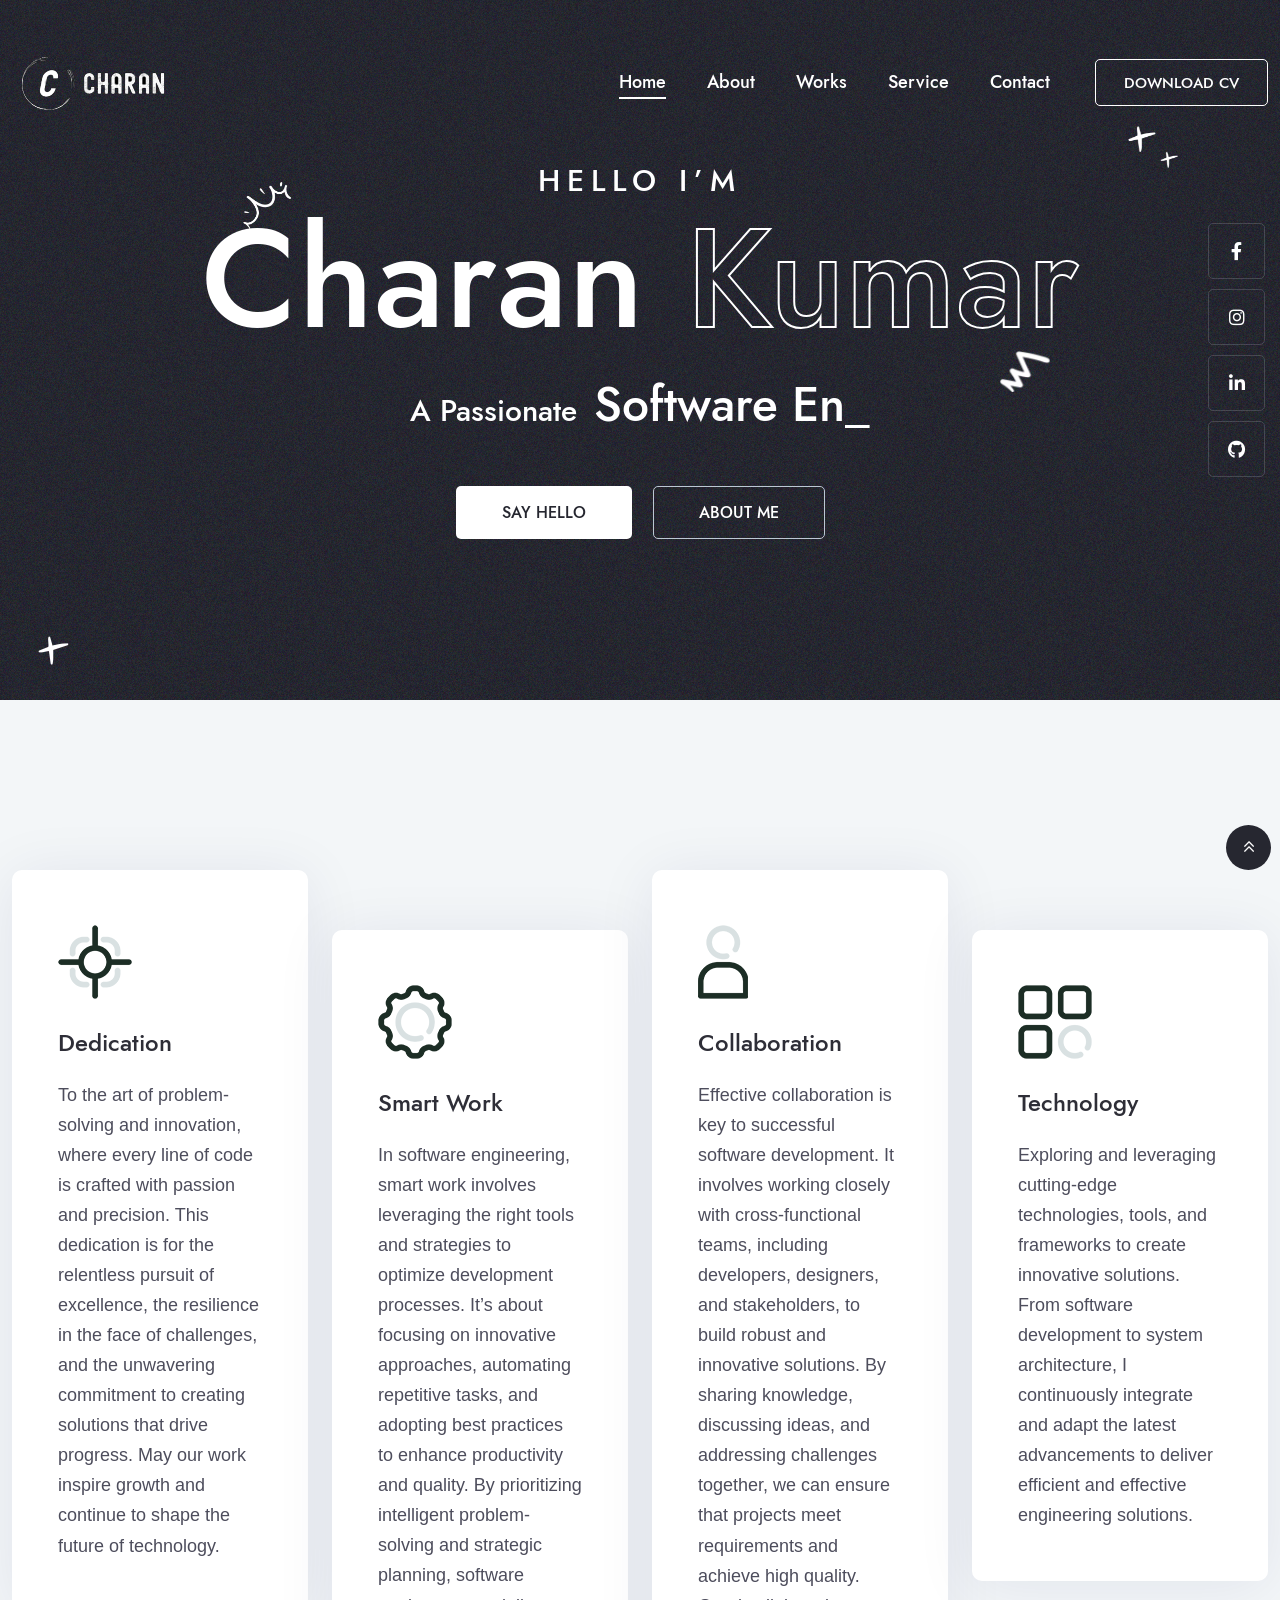
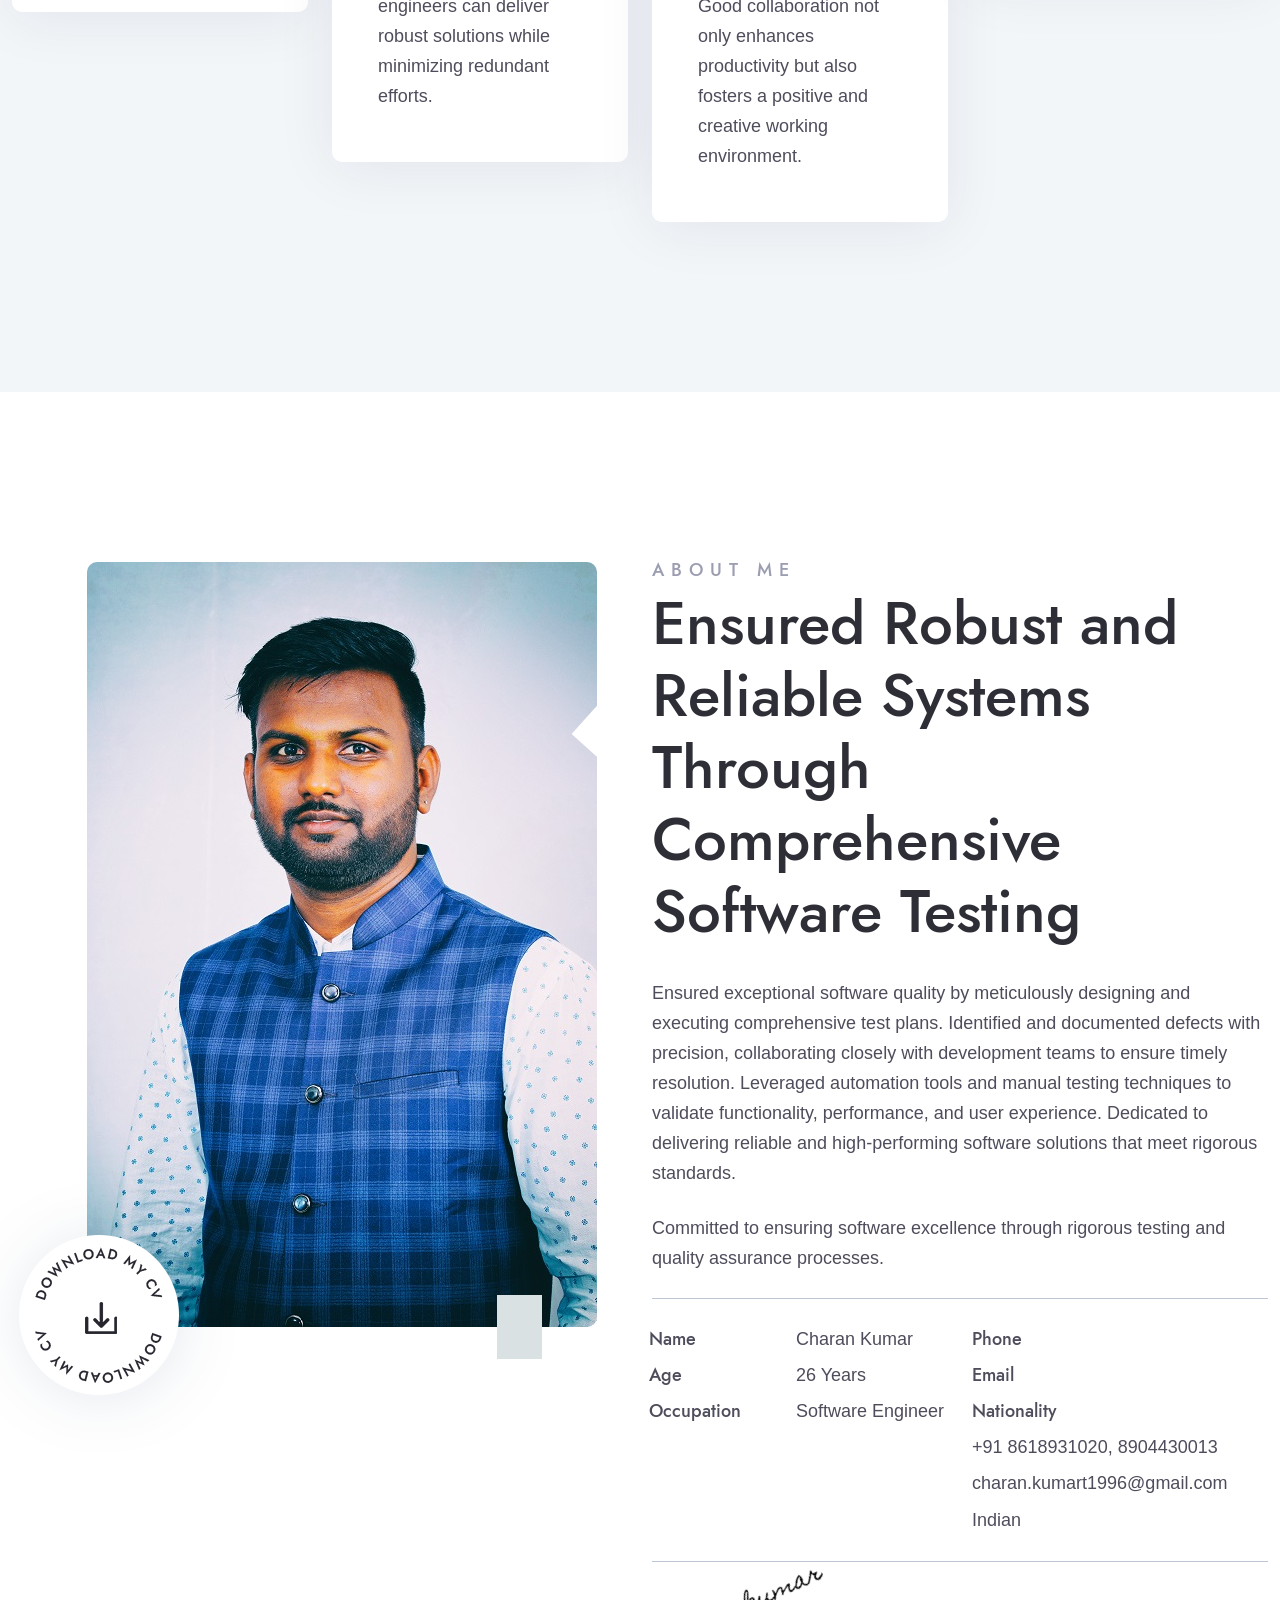
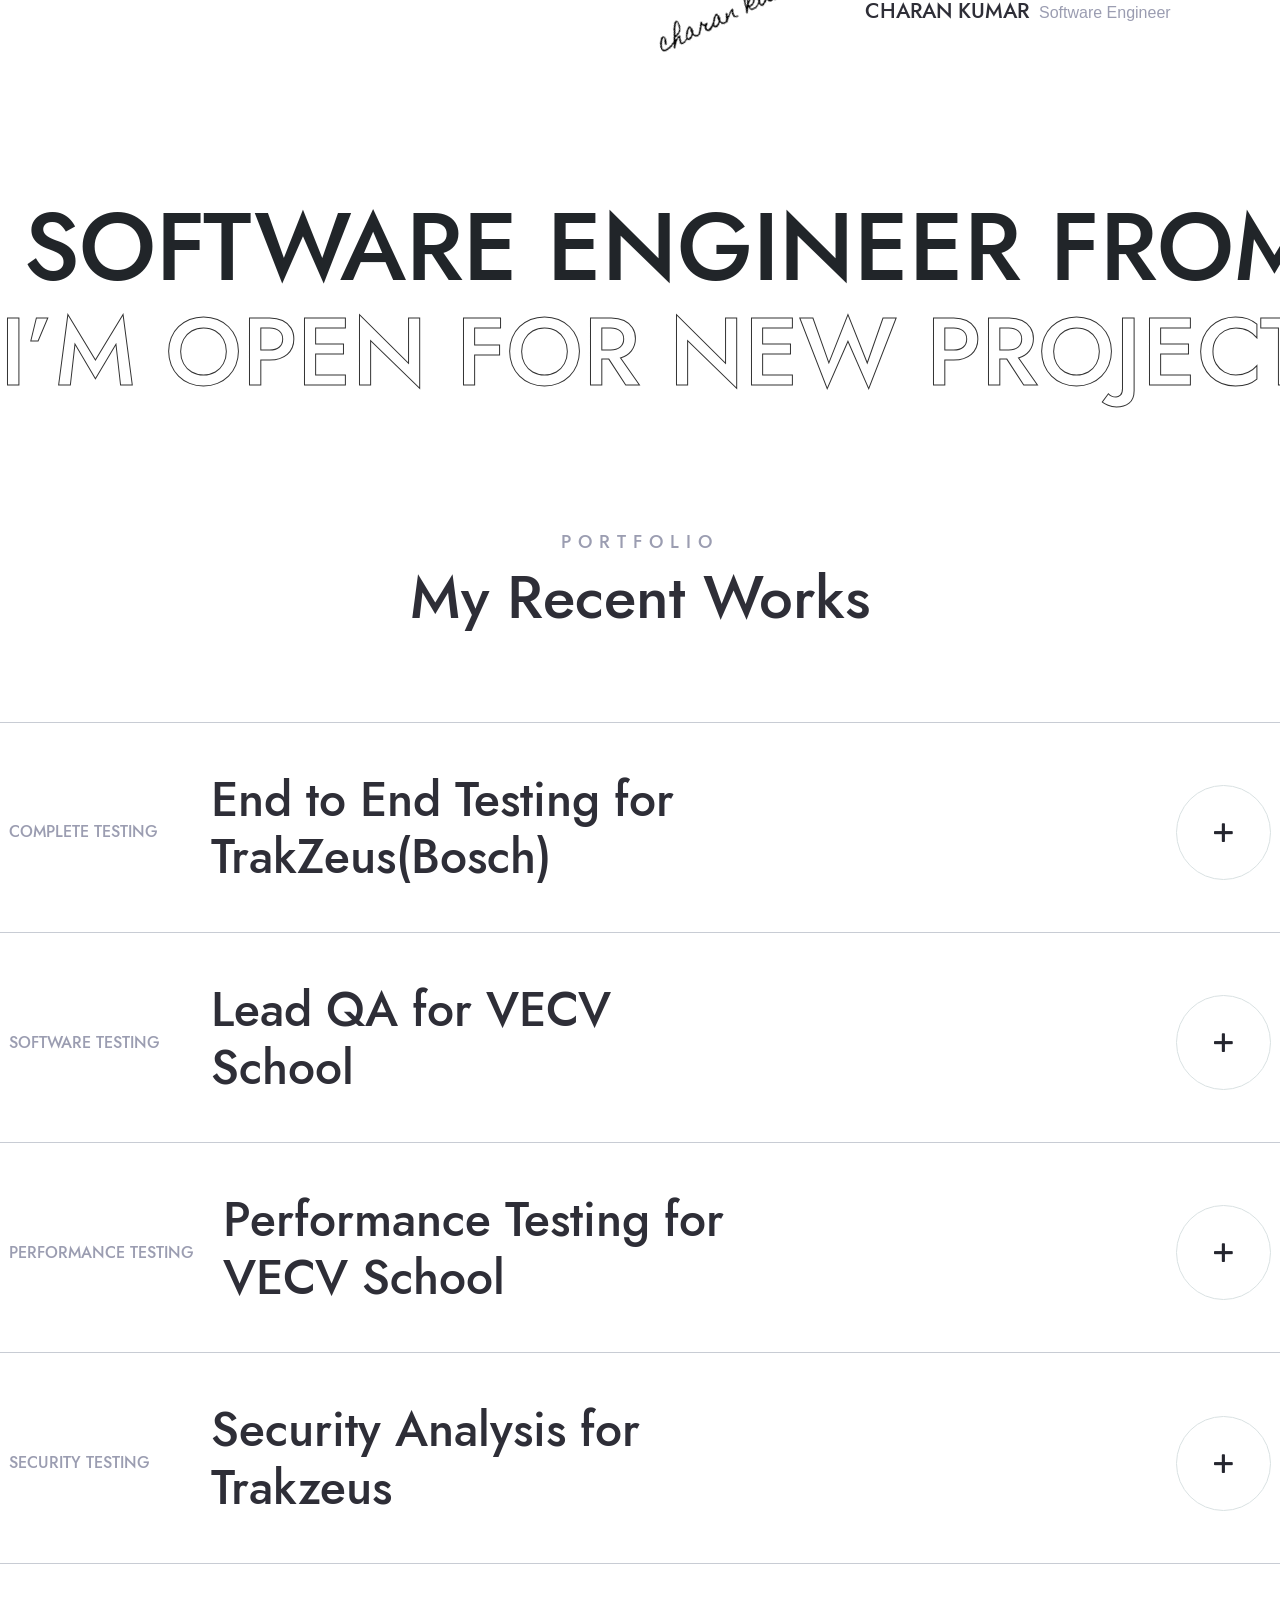
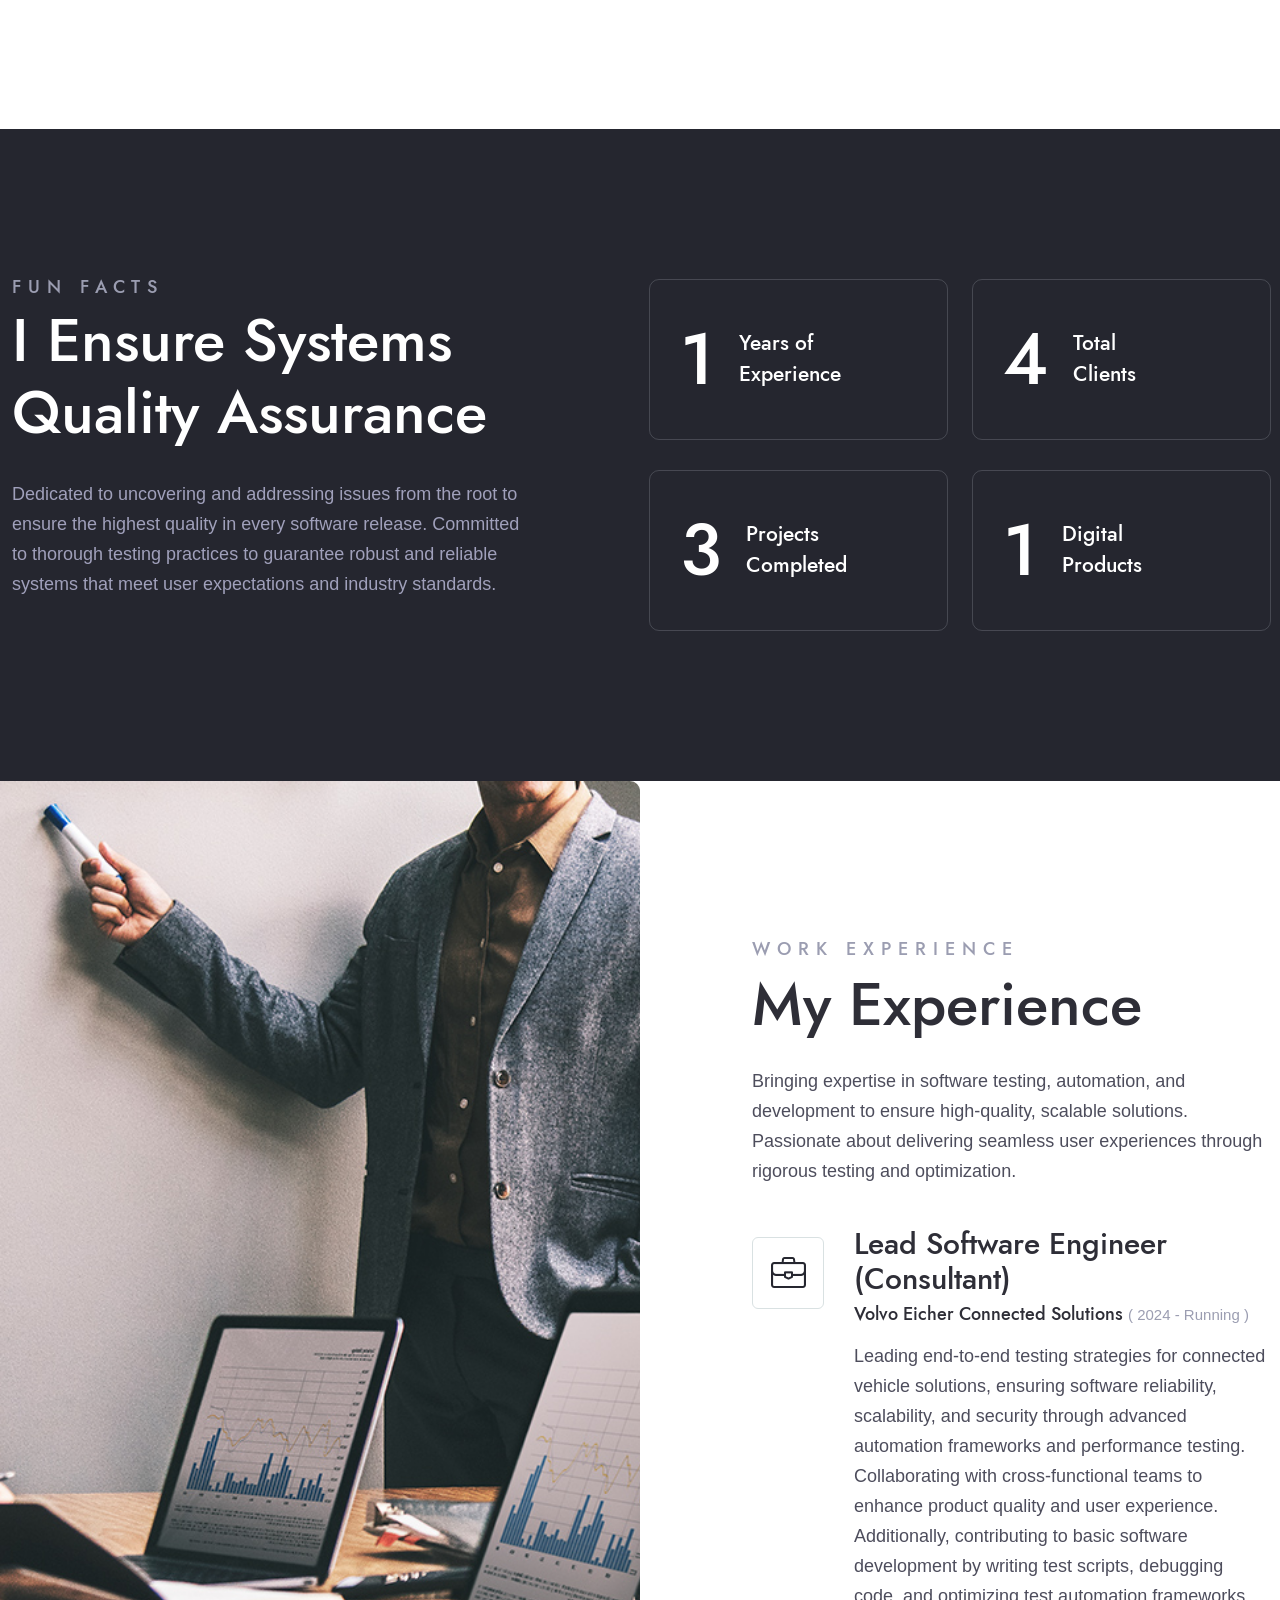
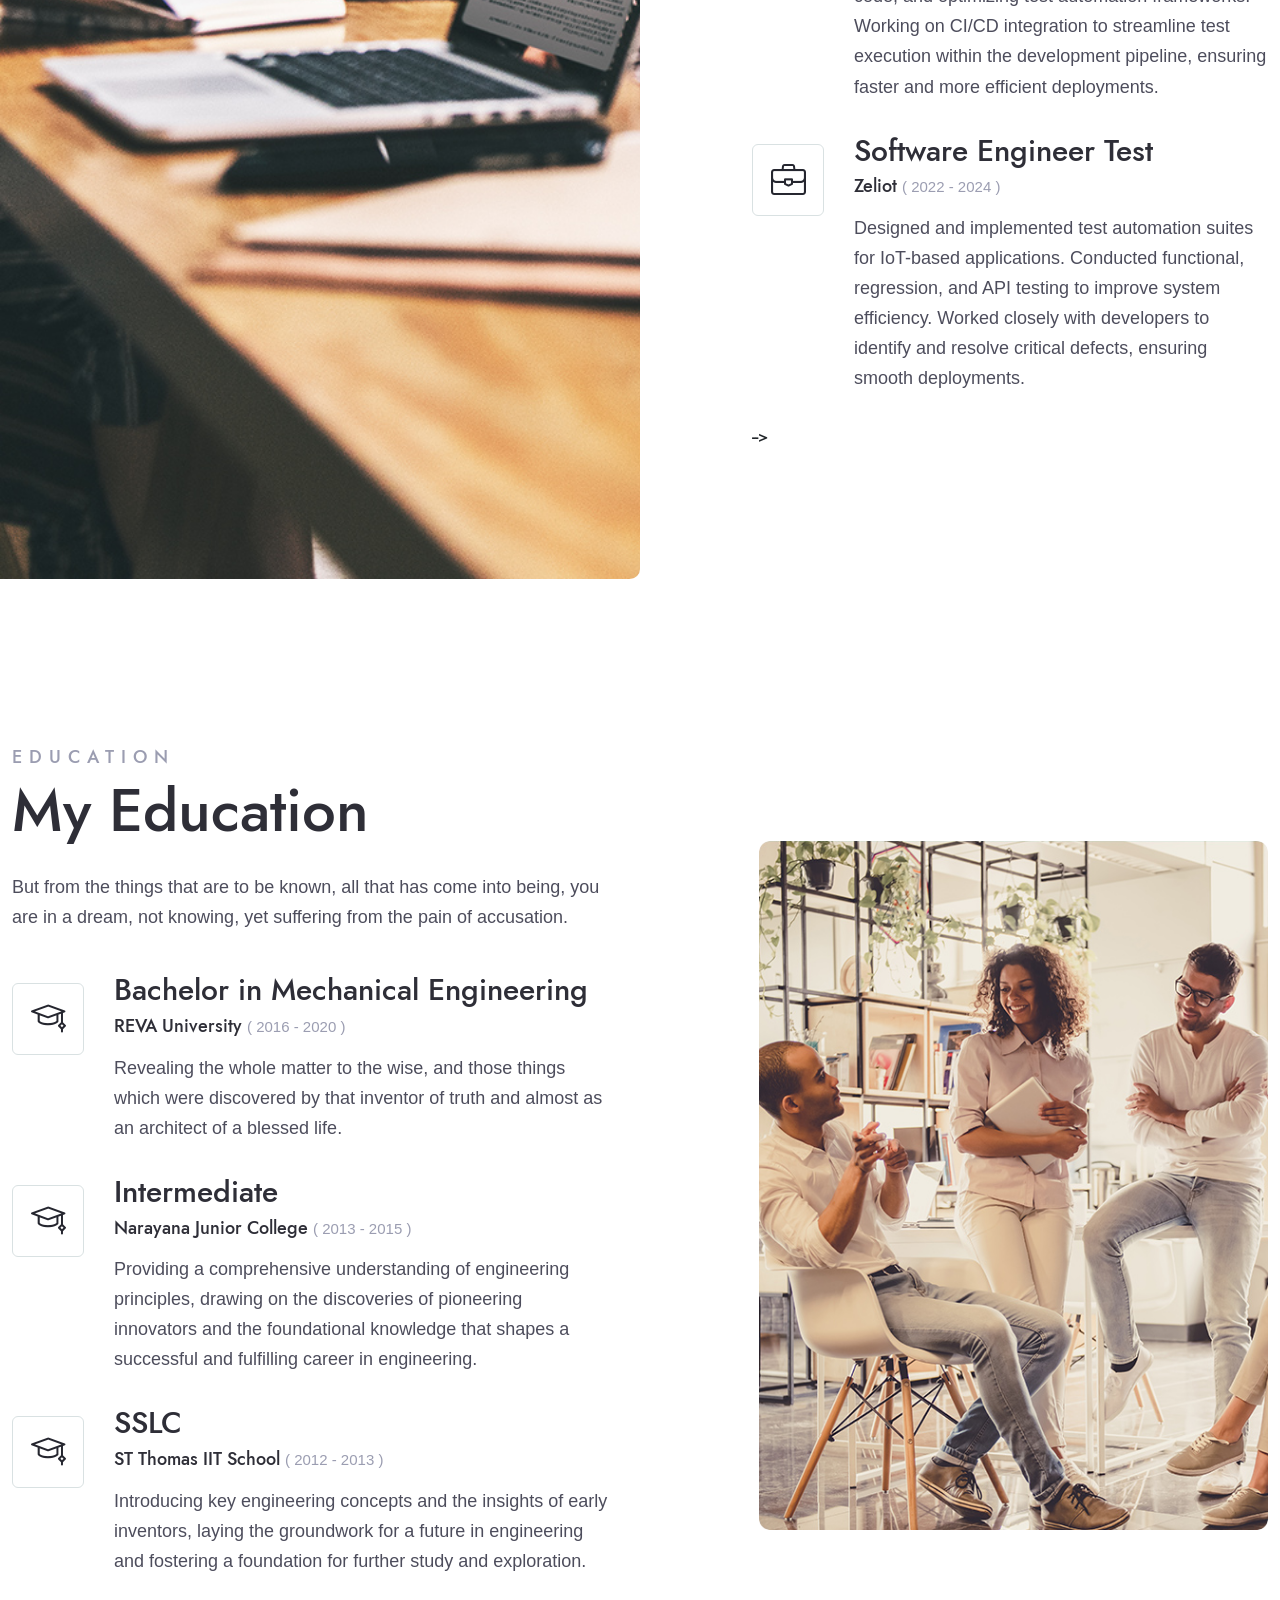
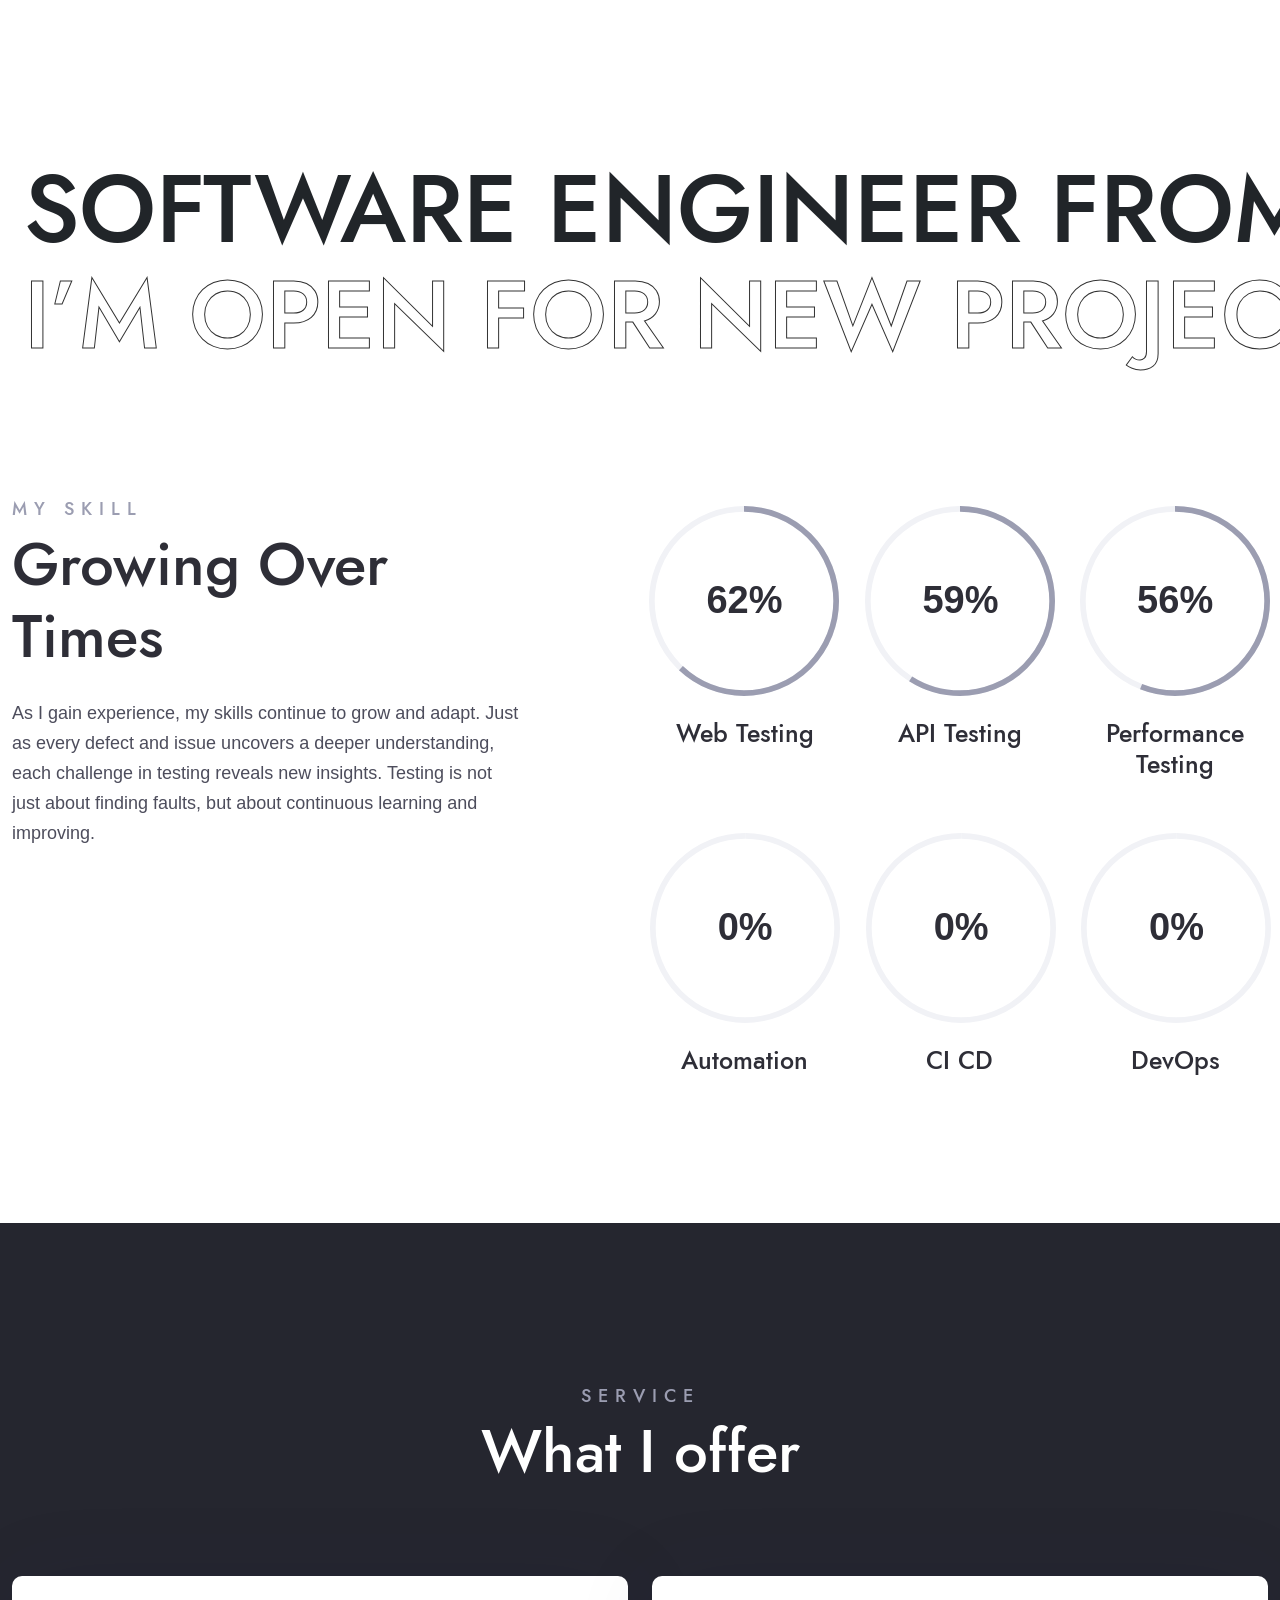
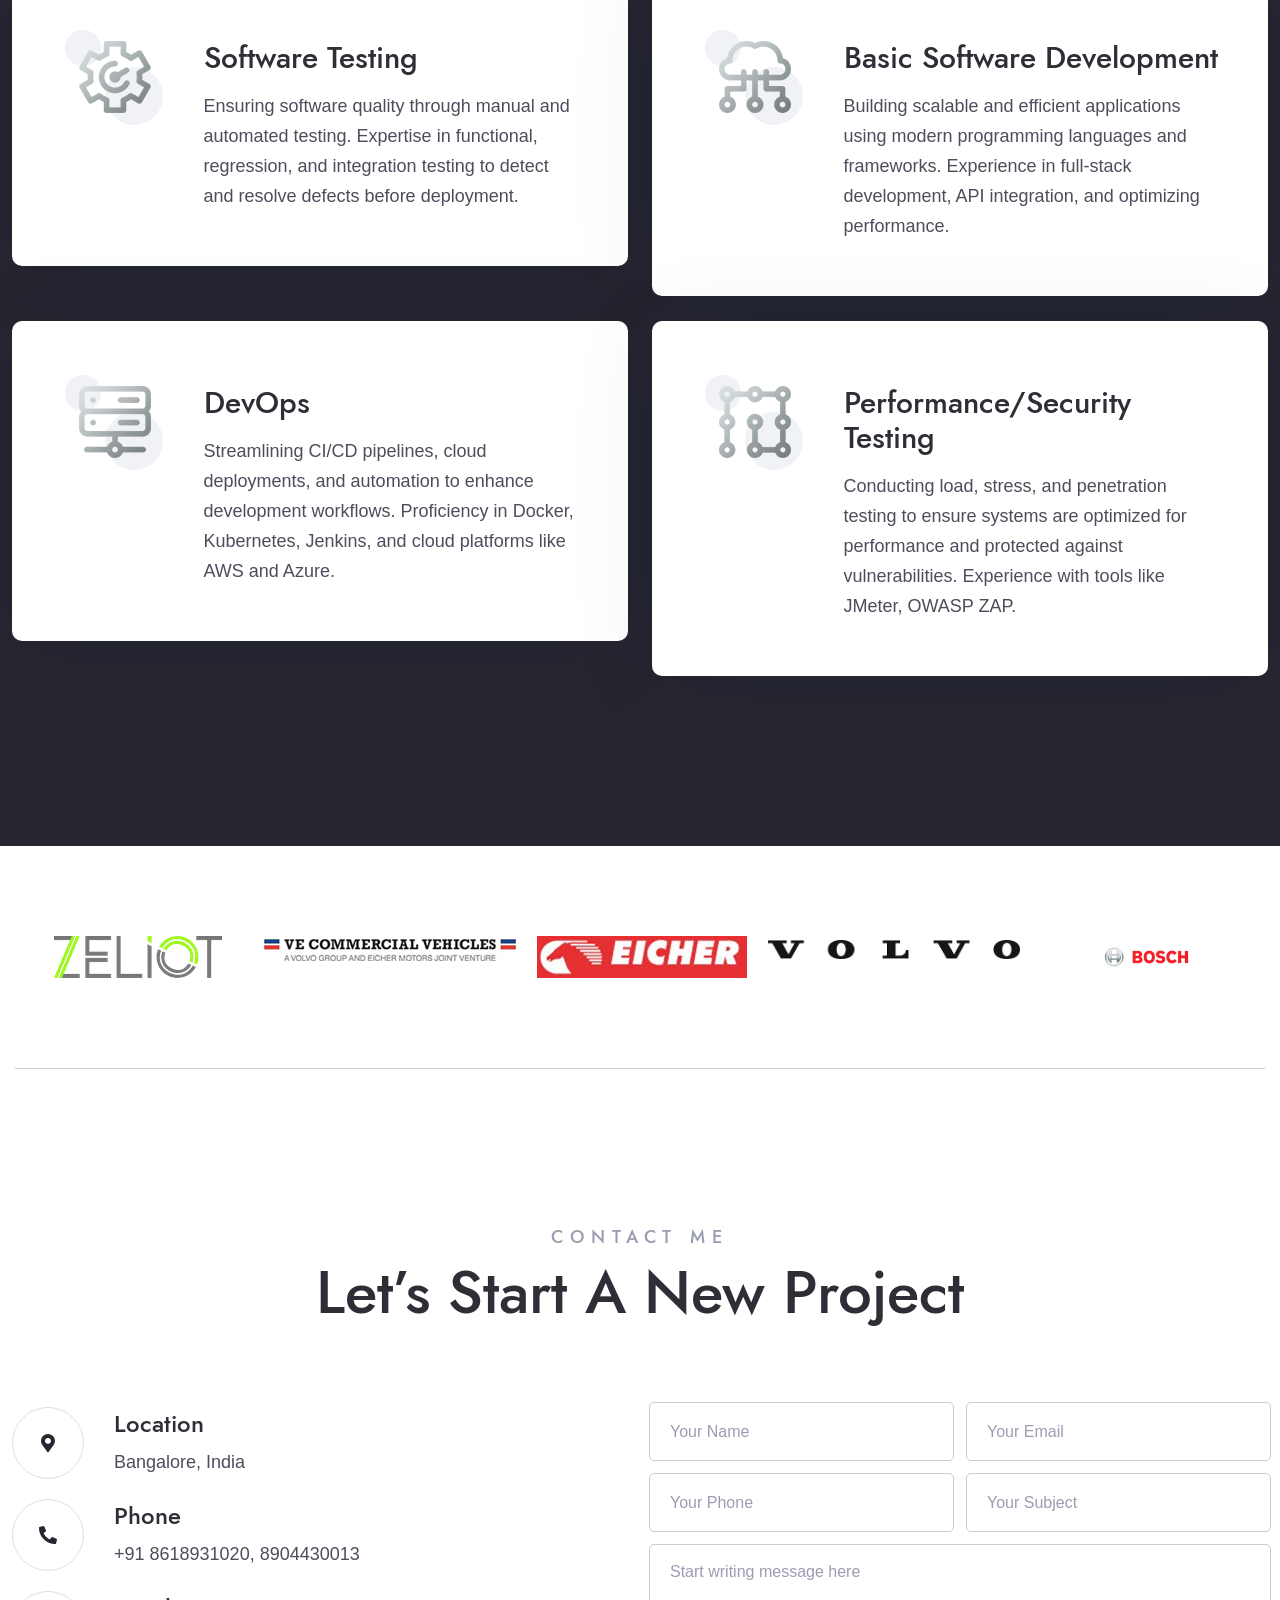
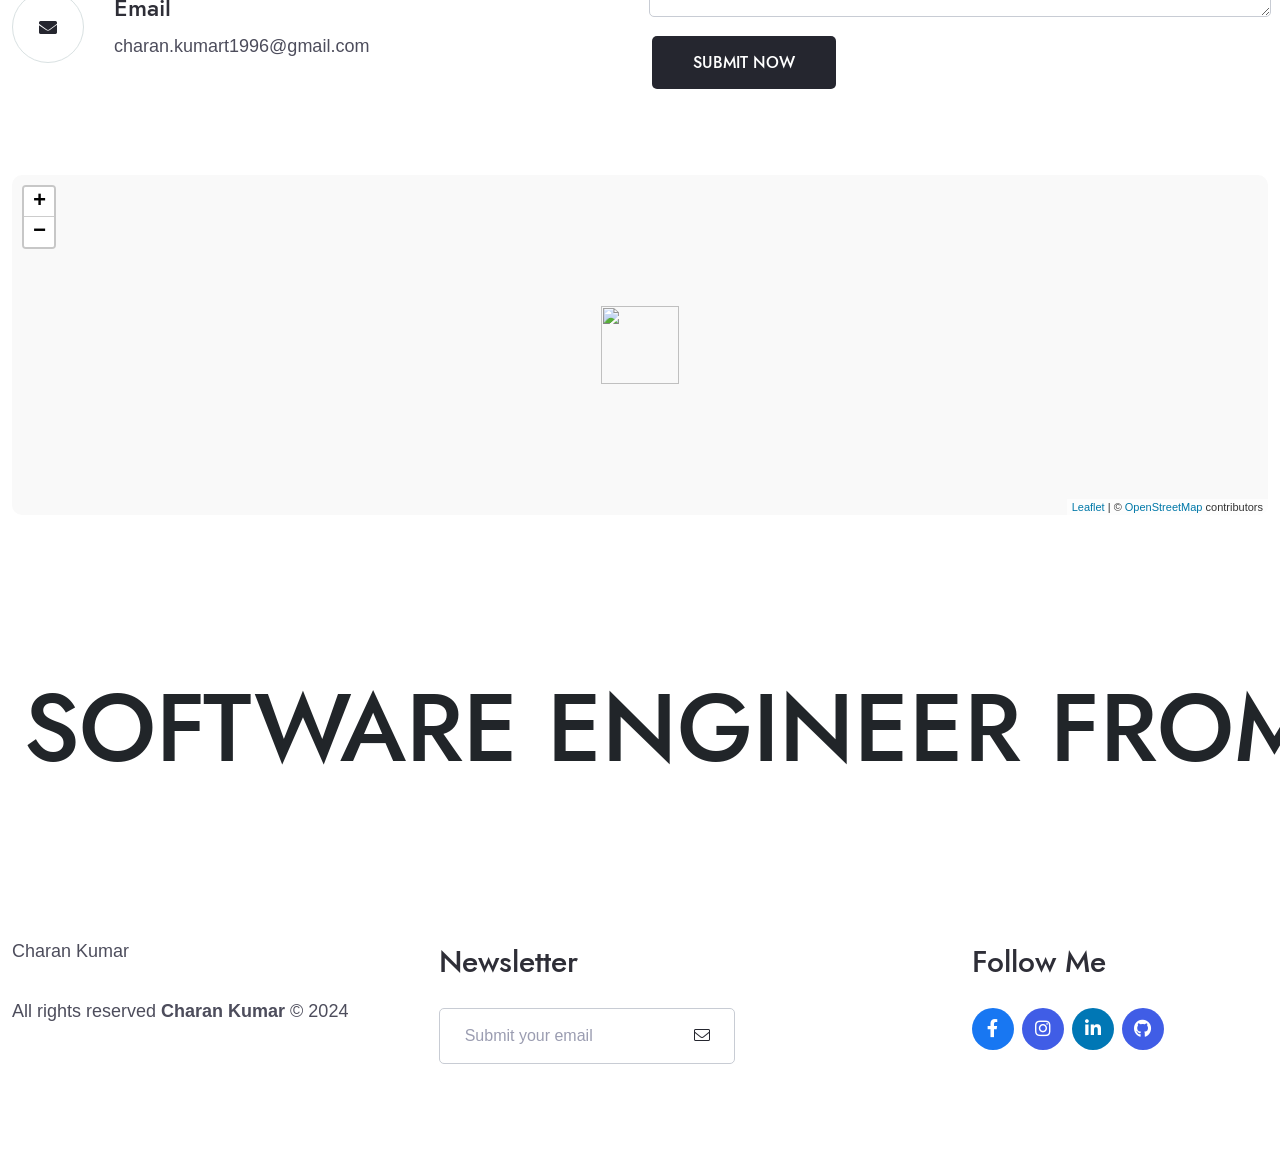
==== commit bed0af30: "github latest code" ====
--- a/index.html
+++ b/index.html
@@ -110,7 +110,7 @@
                 <div class="header-btn pl-45">
                   <!-- <a href="#" class="white-text text-uppercase d-inline-block">download cv</a> -->
                   <a
-                    href="./images/Resume/Charan-Kumar-Resume.pdf"
+                    href="./images/Resume/Charan-Kumar-Thogata-Resume.pdf"
                     target="_blank"
                     download
                     class="white-text text-uppercase d-inline-block"
@@ -512,7 +512,7 @@
                           alt="about image 2"
                         />
                         <a
-                          href="./images/Resume/Charan-Kumar-Resume.pdf"
+                          href="./images/Resume/Charan-Kumar-Thogata-Resume.pdf"
                           target="_blank"
                           class="cv-download-link transition5"
                           download
